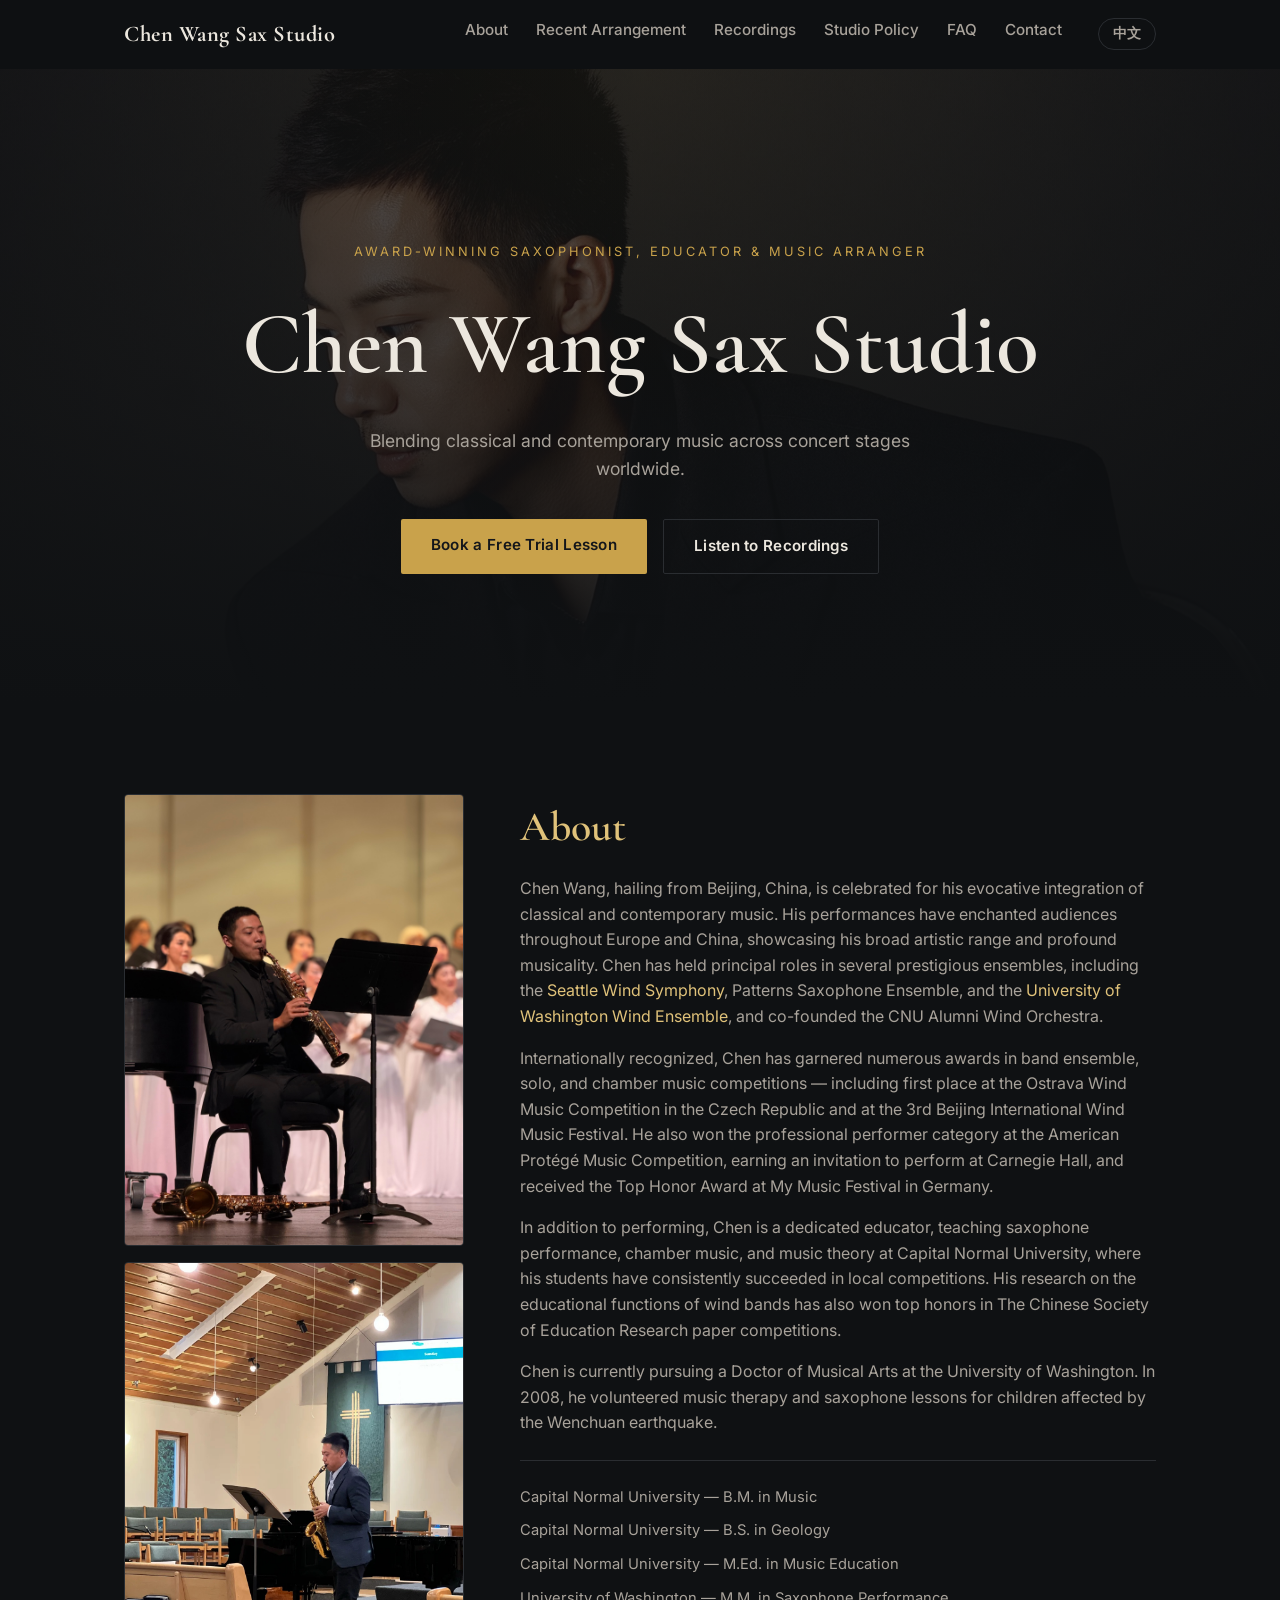
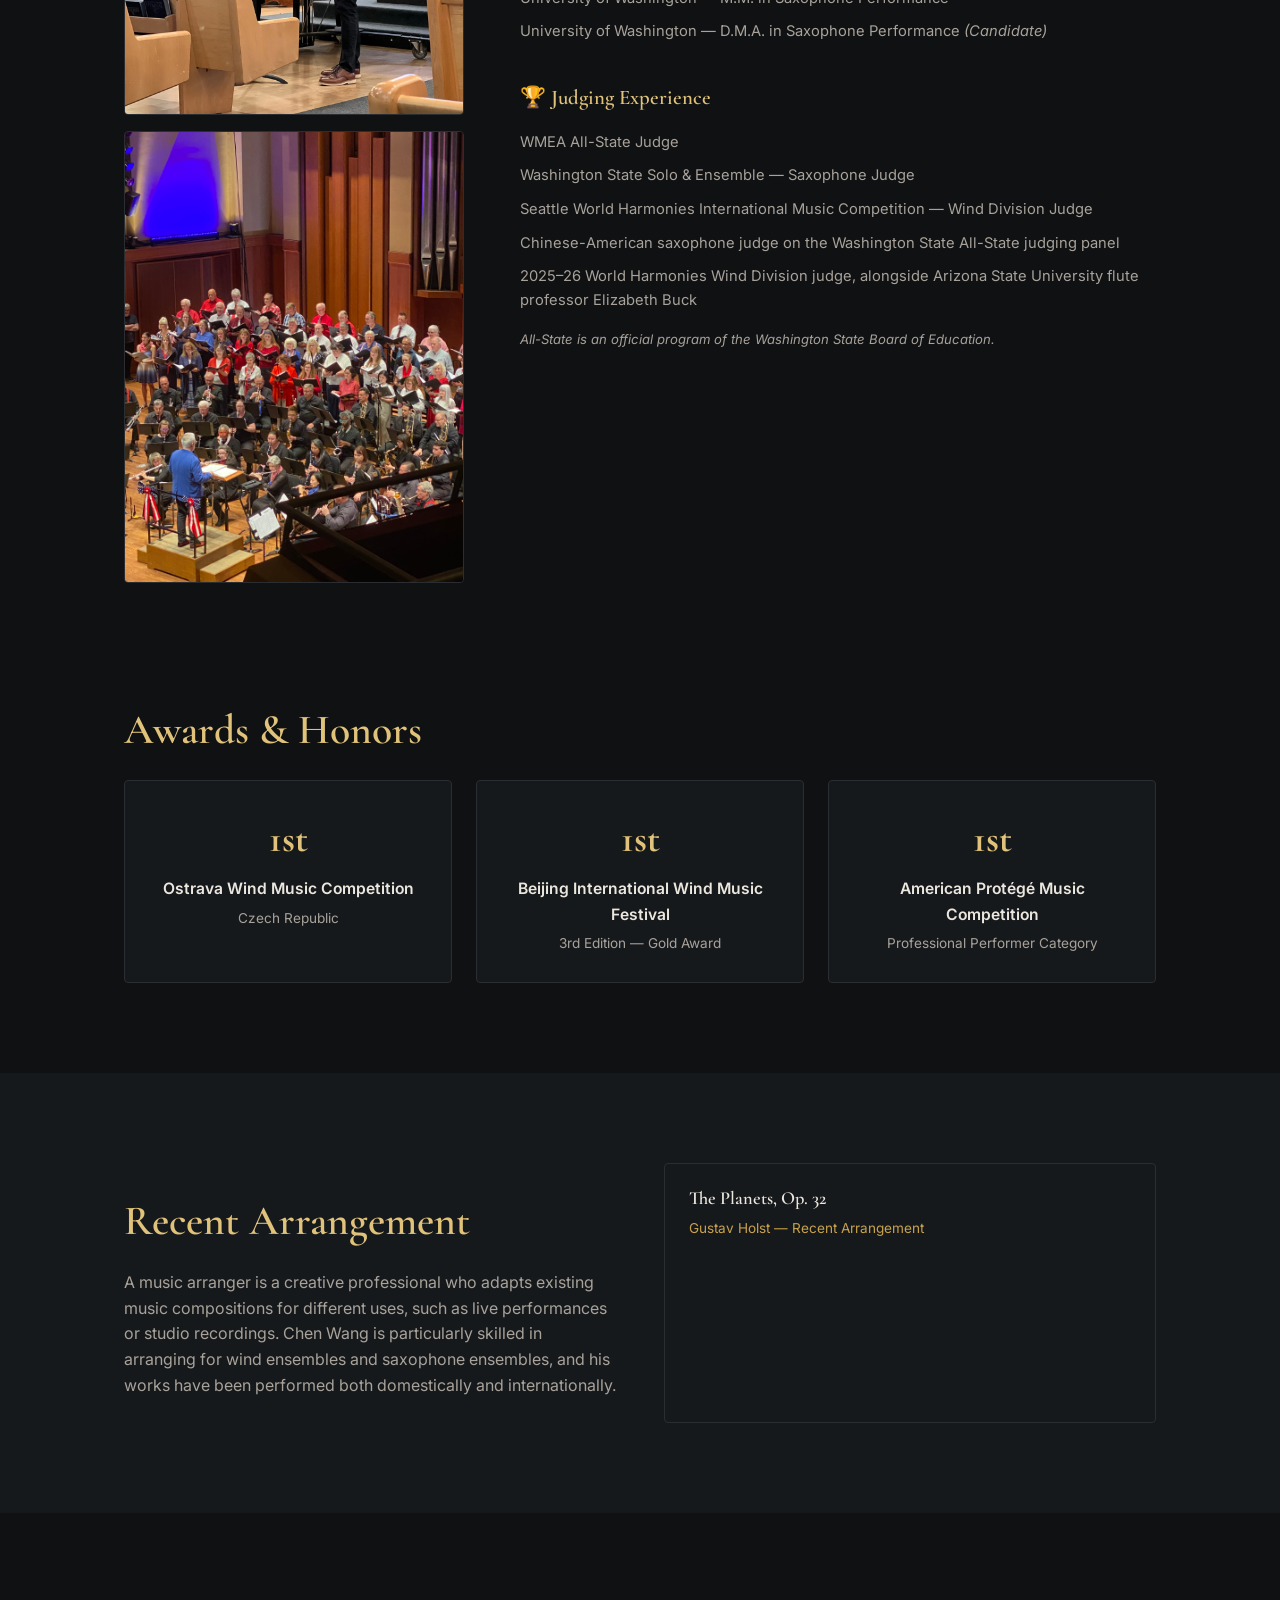
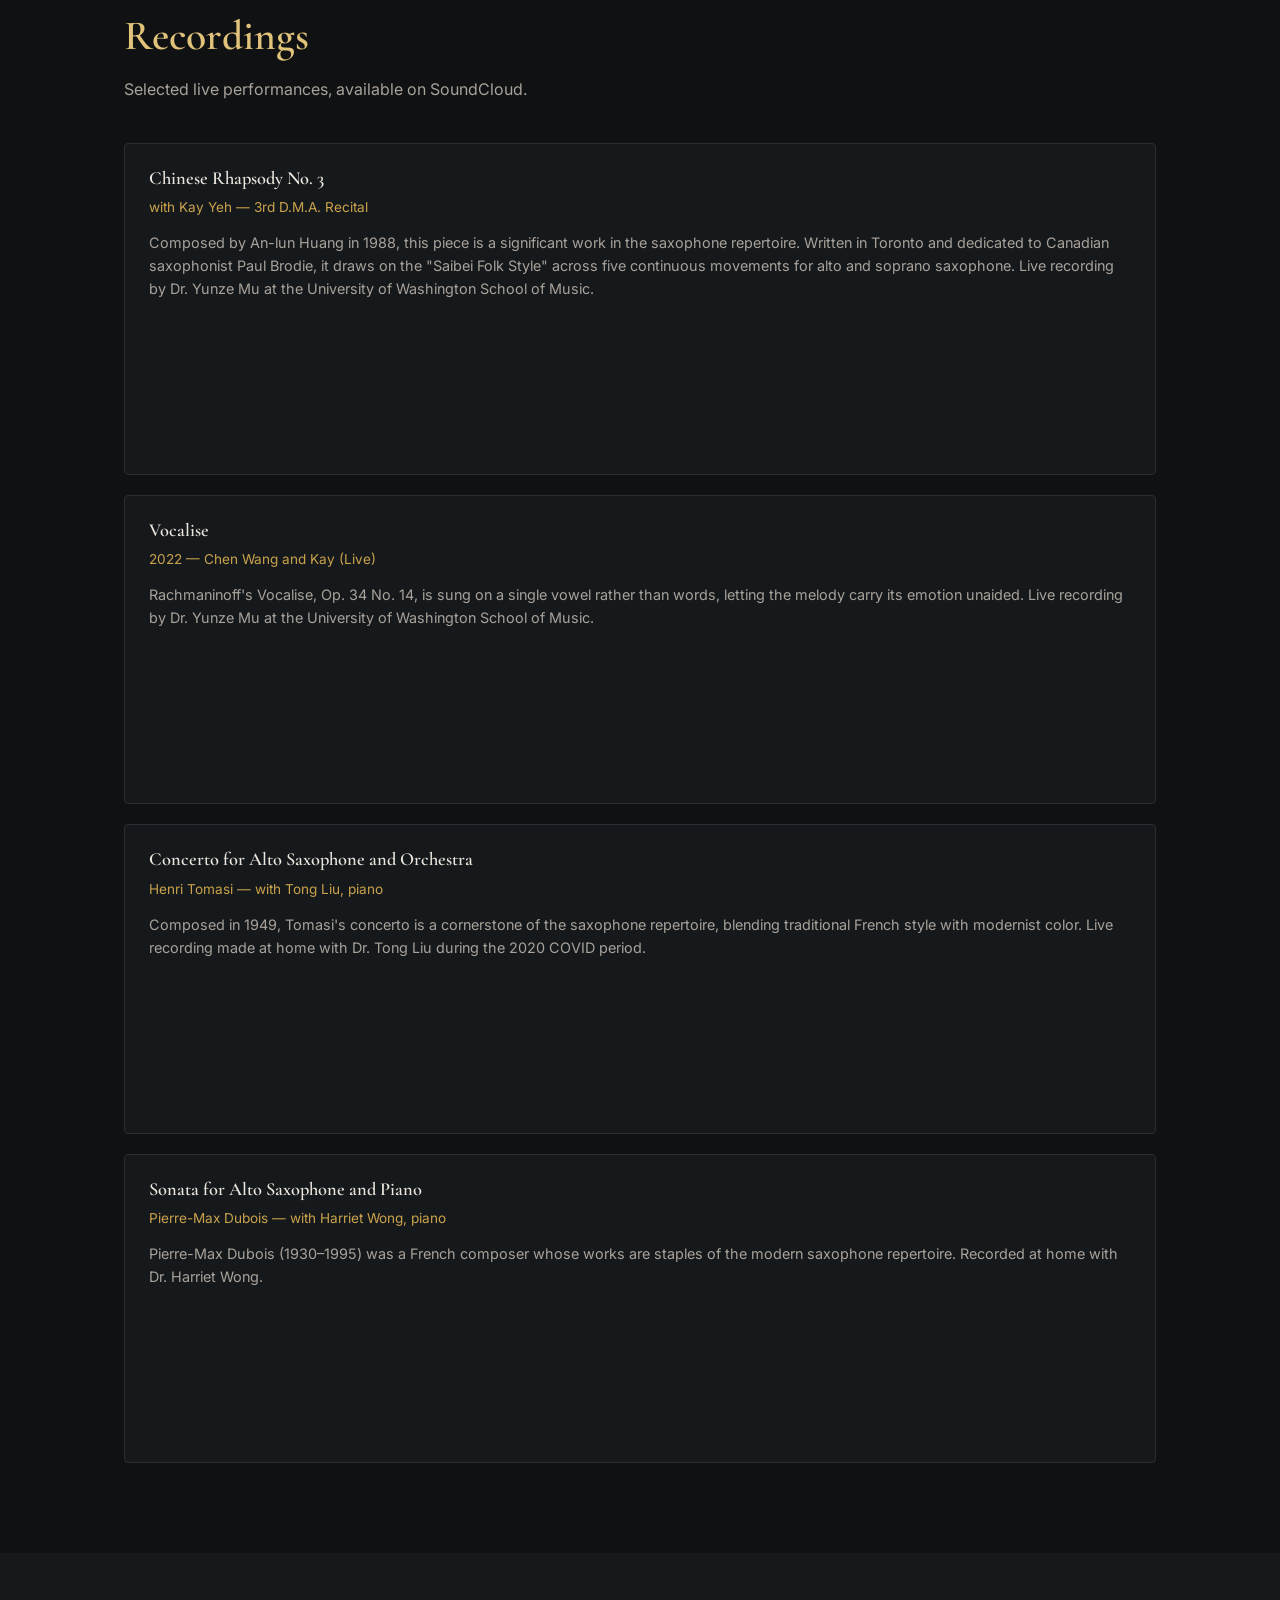
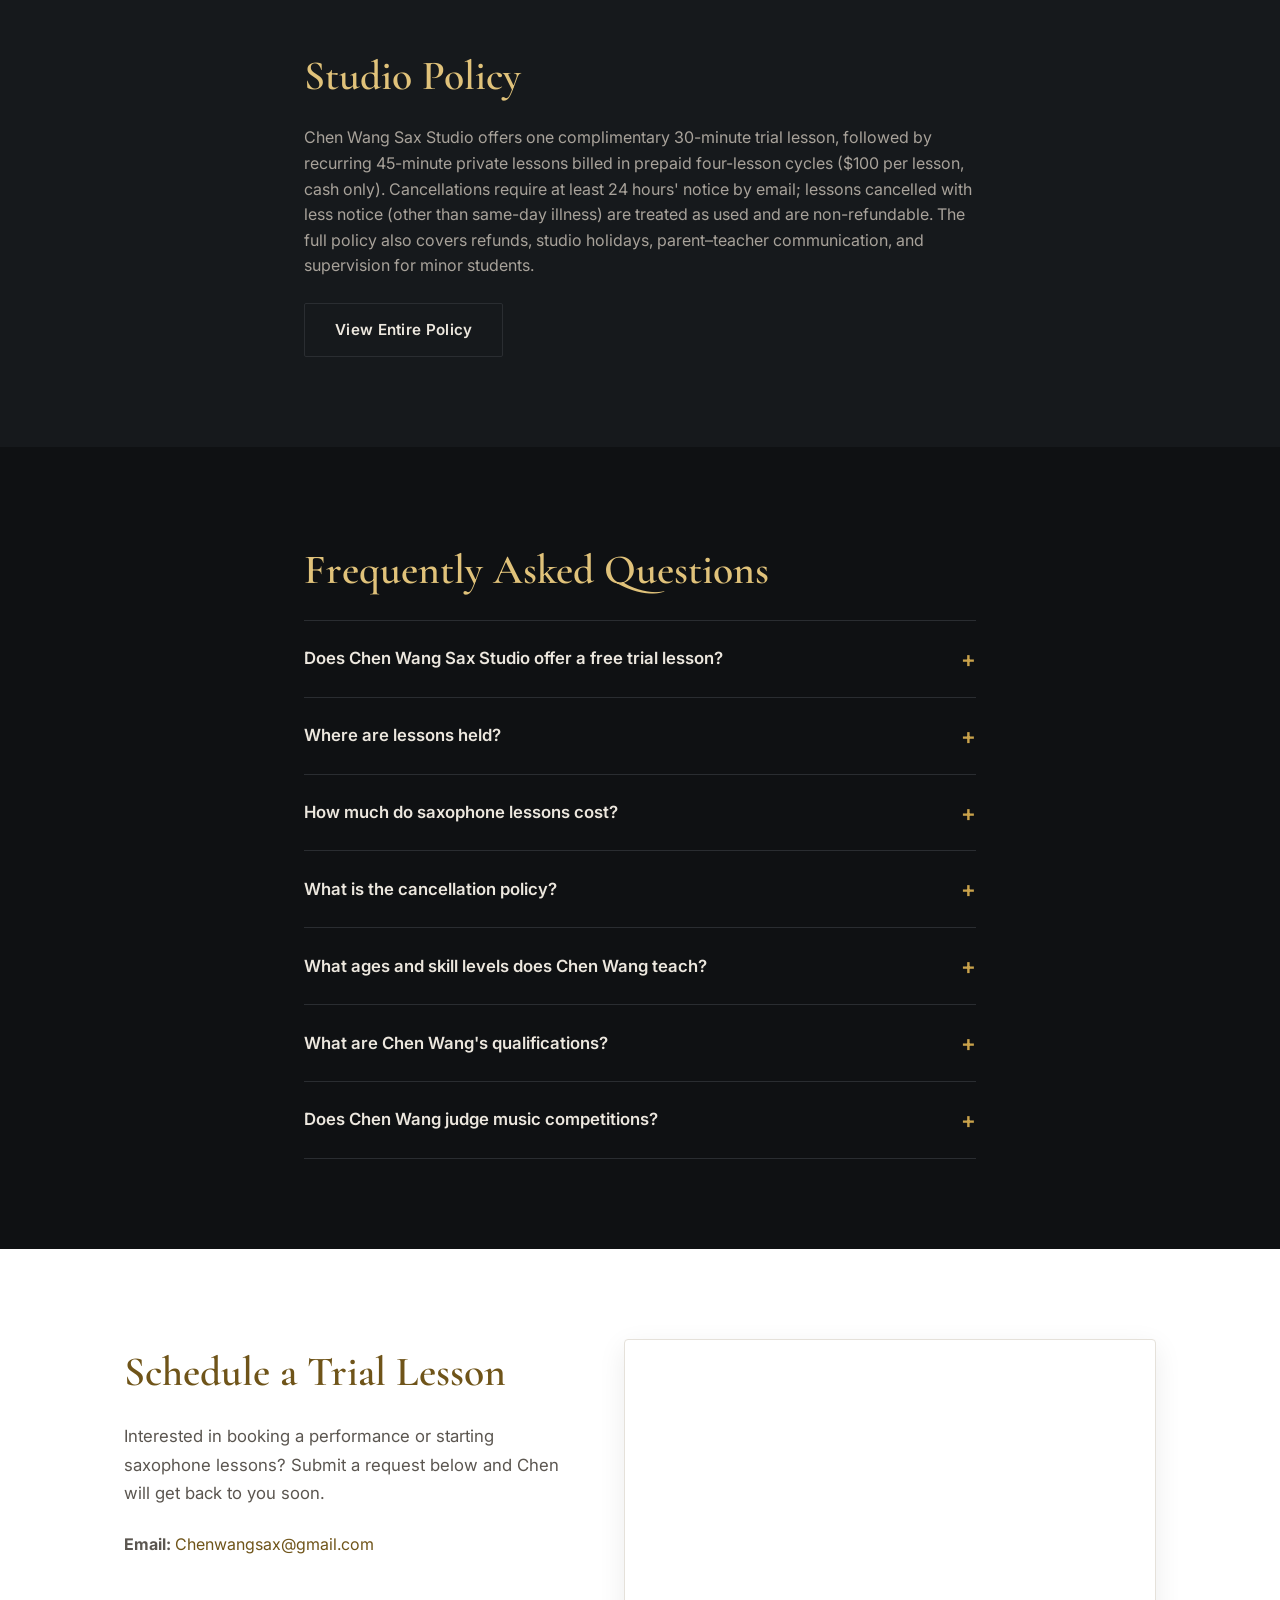
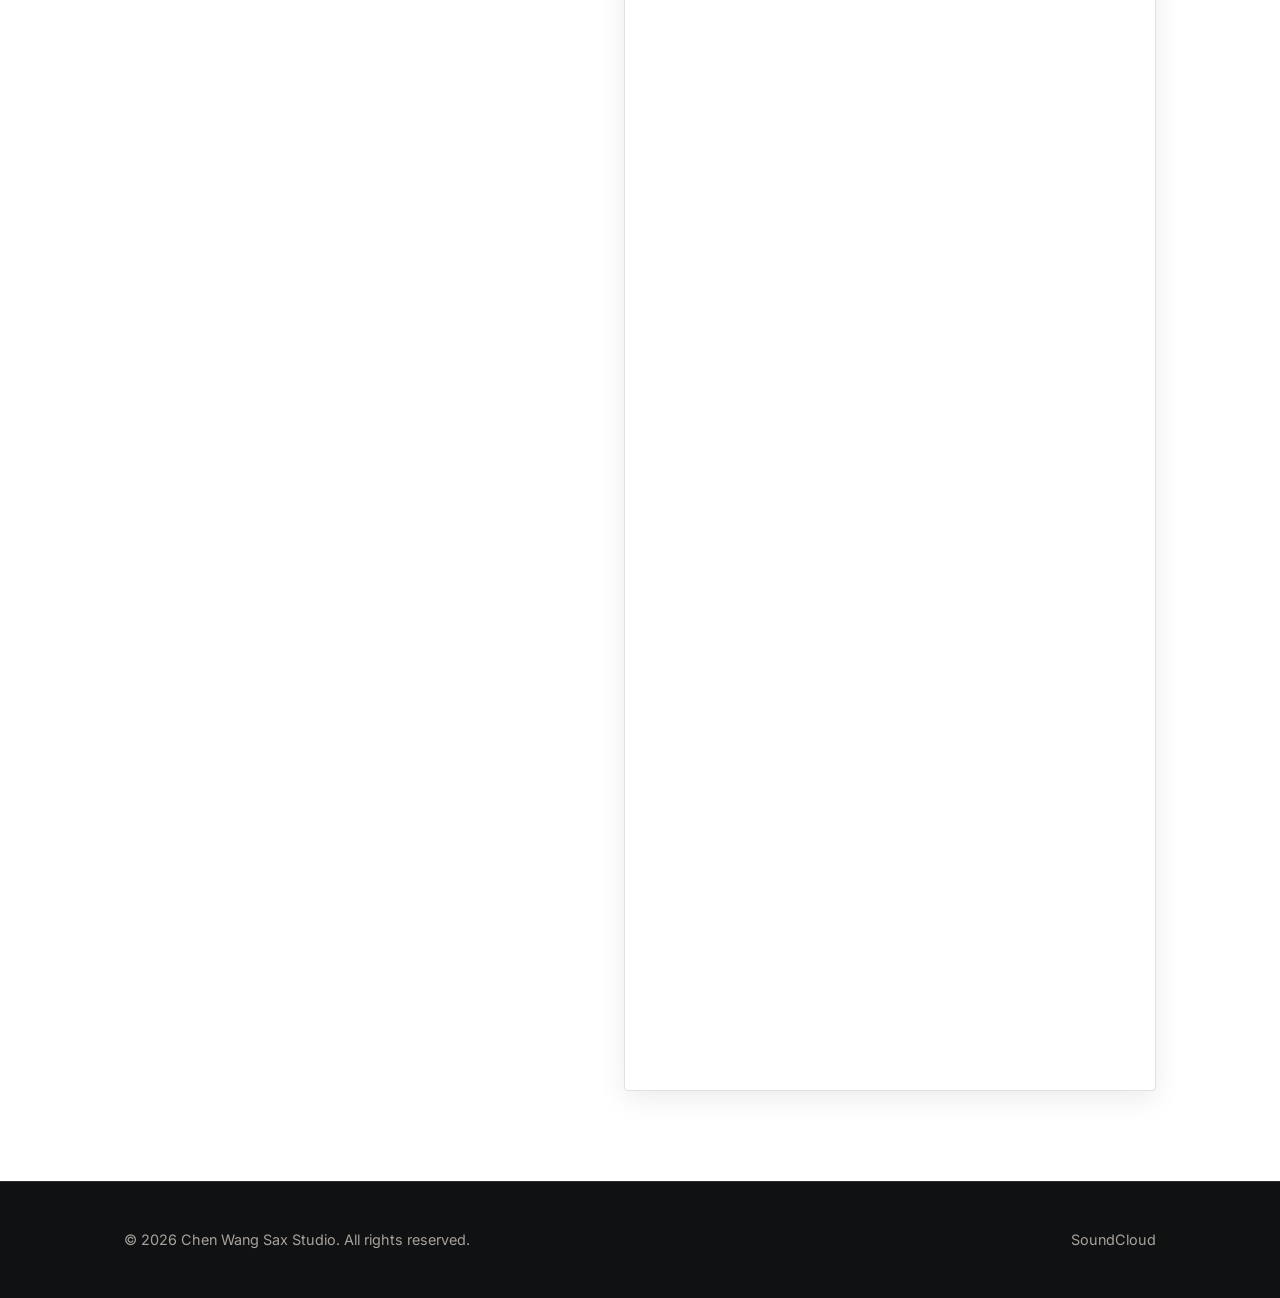
==== index.html @ a0b85c3f "Update location to Bothell, WA and note PNW-wide welcome Corrects the studio location across the FAQ" ====
<!DOCTYPE html>
<html lang="en">
<head>
<meta charset="UTF-8">
<meta name="viewport" content="width=device-width, initial-scale=1.0">
<!-- Google tag (gtag.js) -->
<script async src="https://www.googletagmanager.com/gtag/js?id=G-YXYPZM3SN1"></script>
<script>
  window.dataLayer = window.dataLayer || [];
  function gtag(){dataLayer.push(arguments);}
  gtag('js', new Date());
  gtag('config', 'G-YXYPZM3SN1');
</script>
<title>Chen Wang Sax Studio | Saxophone Lessons in Bothell, WA</title>
<meta name="description" content="Private saxophone lessons in Bothell, WA with award-winning saxophonist and educator Chen Wang (王晨). Free 30-minute trial lesson, all ages and skill levels welcome from across the Pacific Northwest.">
<meta name="robots" content="index, follow">
<link rel="canonical" href="https://chenwangsaxstudio.com/">
<link rel="icon" href="assets/favicon.svg" type="image/svg+xml">

<meta property="og:type" content="website">
<meta property="og:site_name" content="Chen Wang Sax Studio">
<meta property="og:url" content="https://chenwangsaxstudio.com/">
<meta property="og:title" content="Chen Wang Sax Studio | Saxophone Lessons in Bothell, WA">
<meta property="og:description" content="Private saxophone lessons in Bothell, WA with award-winning saxophonist and educator Chen Wang (王晨). Free 30-minute trial lesson, all ages and skill levels welcome from across the Pacific Northwest.">
<meta property="og:image" content="https://chenwangsaxstudio.com/assets/photos/hero.jpg">
<meta property="og:locale" content="en_US">
<meta property="og:locale:alternate" content="zh_CN">
<meta name="twitter:card" content="summary_large_image">
<meta name="twitter:title" content="Chen Wang Sax Studio | Saxophone Lessons in Bothell, WA">
<meta name="twitter:description" content="Private saxophone lessons in Bothell, WA with award-winning saxophonist and educator Chen Wang (王晨). Free 30-minute trial lesson, all ages and skill levels welcome from across the Pacific Northwest.">
<meta name="twitter:image" content="https://chenwangsaxstudio.com/assets/photos/hero.jpg">

<script type="application/ld+json">
{
  "@context": "https://schema.org",
  "@graph": [
    {
      "@type": "Person",
      "@id": "https://chenwangsaxstudio.com/#chenwang",
      "name": "Chen Wang",
      "alternateName": "王晨",
      "url": "https://chenwangsaxstudio.com/",
      "image": "https://chenwangsaxstudio.com/assets/photos/hero.jpg",
      "jobTitle": ["Saxophonist", "Music Educator", "Music Arranger"],
      "description": "Award-winning saxophonist, educator, and music arranger based in Bothell, WA, blending classical and contemporary music. D.M.A. candidate at the University of Washington.",
      "sameAs": ["https://soundcloud.com/chen-wang-669412156"],
      "alumniOf": [
        { "@type": "CollegeOrUniversity", "name": "University of Washington" },
        { "@type": "CollegeOrUniversity", "name": "Capital Normal University" }
      ],
      "award": [
        "1st Place, Ostrava Wind Music Competition (Czech Republic)",
        "Gold Award, 3rd Beijing International Wind Music Festival",
        "1st Place, Professional Performer Category, American Protégé Music Competition (Carnegie Hall invitation)",
        "Top Honor Award, My Music Festival (Germany)"
      ],
      "worksFor": { "@id": "https://chenwangsaxstudio.com/#studio" }
    },
    {
      "@type": ["LocalBusiness", "EducationalOrganization"],
      "@id": "https://chenwangsaxstudio.com/#studio",
      "name": "Chen Wang Sax Studio",
      "alternateName": "王晨萨克斯工作室",
      "url": "https://chenwangsaxstudio.com/",
      "image": "https://chenwangsaxstudio.com/assets/photos/hero.jpg",
      "description": "Private saxophone lessons in the Bothell, WA area, taught by award-winning saxophonist and educator Chen Wang. Free 30-minute trial lesson for new students. Students from across the Pacific Northwest are welcome.",
      "priceRange": "$$",
      "email": "Chenwangsax@gmail.com",
      "address": {
        "@type": "PostalAddress",
        "addressLocality": "Bothell",
        "addressRegion": "WA",
        "addressCountry": "US"
      },
      "areaServed": "Bothell, WA and the greater Pacific Northwest",
      "founder": { "@id": "https://chenwangsaxstudio.com/#chenwang" },
      "sameAs": ["https://soundcloud.com/chen-wang-669412156"]
    },
    {
      "@type": "FAQPage",
      "@id": "https://chenwangsaxstudio.com/#faq",
      "mainEntity": [
        {
          "@type": "Question",
          "name": "Does Chen Wang Sax Studio offer a free trial lesson?",
          "acceptedAnswer": {
            "@type": "Answer",
            "text": "Yes. New students receive one complimentary 30-minute trial lesson before starting regular 45-minute private lessons."
          }
        },
        {
          "@type": "Question",
          "name": "Where are lessons held?",
          "acceptedAnswer": {
            "@type": "Answer",
            "text": "Lessons are taught in person in the Bothell, WA area. Students from across the Pacific Northwest are welcome."
          }
        },
        {
          "@type": "Question",
          "name": "How much do saxophone lessons cost?",
          "acceptedAnswer": {
            "@type": "Answer",
            "text": "Private lessons are $100 per 45-minute session, billed in prepaid four-lesson cycles (cash only)."
          }
        },
        {
          "@type": "Question",
          "name": "What is the cancellation policy?",
          "acceptedAnswer": {
            "@type": "Answer",
            "text": "Cancellations or reschedules require at least 24 hours' notice by email. Lessons cancelled with less notice (other than same-day illness) are treated as used and non-refundable."
          }
        },
        {
          "@type": "Question",
          "name": "What ages and skill levels does Chen Wang teach?",
          "acceptedAnswer": {
            "@type": "Answer",
            "text": "Students of all ages and skill levels are welcome, from complete beginners to advanced players preparing for auditions and competitions."
          }
        },
        {
          "@type": "Question",
          "name": "What are Chen Wang's qualifications?",
          "acceptedAnswer": {
            "@type": "Answer",
            "text": "Chen Wang is a Doctor of Musical Arts candidate at the University of Washington, holds a Master of Music in Saxophone Performance (UW) and a Master of Education in Music Education (Capital Normal University), and has held principal chair positions in the Seattle Wind Symphony and University of Washington Wind Ensemble."
          }
        },
        {
          "@type": "Question",
          "name": "Does Chen Wang judge music competitions?",
          "acceptedAnswer": {
            "@type": "Answer",
            "text": "Yes. Chen serves as a judge for the WMEA All-State auditions, Washington State Solo & Ensemble, and the Seattle World Harmonies International Music Competition."
          }
        }
      ]
    }
  ]
}
</script>
<script>
(function () {
  var saved = localStorage.getItem('lang');
  var lang = saved || (navigator.language && navigator.language.toLowerCase().indexOf('zh') === 0 ? 'zh' : 'en');
  document.documentElement.lang = lang;
  document.documentElement.dataset.lang = lang;
})();
</script>
<link rel="preconnect" href="https://fonts.googleapis.com">
<link rel="preconnect" href="https://fonts.gstatic.com" crossorigin>
<link href="https://fonts.googleapis.com/css2?family=Cormorant+Garamond:wght@500;600;700&family=Inter:wght@400;500;600&family=Noto+Serif+SC:wght@600;700&family=Noto+Sans+SC:wght@400;500;600&display=swap" rel="stylesheet">
<link rel="stylesheet" href="assets/style.css">
</head>
<body>

<header class="site-header">
  <div class="container header-inner">
    <a href="#top" class="logo">
      <span class="lang-en">Chen Wang Sax Studio</span>
      <span class="lang-zh" hidden>王晨萨克斯工作室</span>
    </a>
    <button class="nav-toggle" id="navToggle" aria-label="Toggle navigation" aria-expanded="false">
      <span></span><span></span><span></span>
    </button>
    <nav class="site-nav" id="siteNav">
      <a href="#about"><span class="lang-en">About</span><span class="lang-zh" hidden>关于</span></a>
      <a href="#arrangement"><span class="lang-en">Recent Arrangement</span><span class="lang-zh" hidden>近期改编</span></a>
      <a href="#recordings"><span class="lang-en">Recordings</span><span class="lang-zh" hidden>录音作品</span></a>
      <a href="#policy"><span class="lang-en">Studio Policy</span><span class="lang-zh" hidden>工作室政策</span></a>
      <a href="#faq"><span class="lang-en">FAQ</span><span class="lang-zh" hidden>常见问题</span></a>
      <a href="#contact"><span class="lang-en">Contact</span><span class="lang-zh" hidden>联系方式</span></a>
      <button class="lang-toggle" id="langToggle" type="button" aria-label="Switch language">
        <span class="lang-toggle-target">中文</span>
      </button>
    </nav>
  </div>
</header>

<main>

  <section id="top" class="hero hero-photo">
    <div class="hero-glow" aria-hidden="true"></div>
    <img class="hero-bg" src="assets/photos/hero.jpg" alt="" aria-hidden="true" loading="eager">
    <div class="hero-scrim" aria-hidden="true"></div>
    <div class="container hero-inner">
      <p class="eyebrow hero-anim" style="--d:0">
        <span class="lang-en">Award-Winning Saxophonist, Educator &amp; Music Arranger</span>
        <span class="lang-zh" hidden>屡获殊荣的萨克斯演奏家、教育家与编曲人</span>
      </p>
      <h1 class="hero-anim" style="--d:1">
        <span class="lang-en">Chen Wang Sax Studio</span>
        <span class="lang-zh" hidden>王晨萨克斯工作室</span>
      </h1>
      <p class="hero-sub hero-anim" style="--d:2">
        <span class="lang-en">Blending classical and contemporary music across concert stages worldwide.</span>
        <span class="lang-zh" hidden>融合古典与当代音乐，足迹遍布世界各地的音乐舞台。</span>
      </p>
      <div class="hero-cta hero-anim" style="--d:3">
        <a href="#contact" class="btn btn-primary">
          <span class="lang-en">Book a Free Trial Lesson</span>
          <span class="lang-zh" hidden>预约免费试听课</span>
        </a>
        <a href="#recordings" class="btn btn-outline">
          <span class="lang-en">Listen to Recordings</span>
          <span class="lang-zh" hidden>聆听录音作品</span>
        </a>
      </div>
    </div>
  </section>

  <section id="about" class="section">
    <div class="container about-grid">
      <div class="about-photo-grid reveal">
        <img src="assets/photos/about-1.jpg" alt="Chen Wang performing saxophone on stage with a choir">
        <img src="assets/photos/about-2.jpg" alt="Chen Wang performing saxophone">
        <img src="assets/photos/about-3.jpg" alt="Chen Wang performing with a wind ensemble">
      </div>
      <div class="about-copy reveal">
        <h2><span class="lang-en">About</span><span class="lang-zh" hidden>关于</span></h2>

        <p class="lang-en">
          Chen Wang, hailing from Beijing, China, is celebrated for his evocative integration of classical
          and contemporary music. His performances have enchanted audiences throughout Europe and China,
          showcasing his broad artistic range and profound musicality. Chen has held principal roles in
          several prestigious ensembles, including the
          <a href="https://seattlewindsymphony.org/" target="_blank" rel="noopener">Seattle Wind Symphony</a>,
          Patterns Saxophone Ensemble, and the
          <a href="https://www.uwbands.com/" target="_blank" rel="noopener">University of Washington Wind Ensemble</a>,
          and co-founded the CNU Alumni Wind Orchestra.
        </p>
        <p class="lang-zh" hidden>
          王晨来自中国北京，以其对古典与当代音乐的深情演绎而闻名。他的演出足迹遍布欧洲与中国，充分展现了他宽广的艺术视野与深厚的音乐造诣。
          王晨曾在多个知名乐团担任首席，包括
          <a href="https://seattlewindsymphony.org/" target="_blank" rel="noopener">西雅图管乐交响乐团</a>、
          Patterns萨克斯管重奏团，以及
          <a href="https://www.uwbands.com/" target="_blank" rel="noopener">华盛顿大学管乐团</a>，
          并共同创立了首都师范大学校友管乐团。
        </p>

        <p class="lang-en">
          Internationally recognized, Chen has garnered numerous awards in band ensemble, solo, and chamber
          music competitions — including first place at the Ostrava Wind Music Competition in the Czech
          Republic and at the 3rd Beijing International Wind Music Festival. He also won the professional
          performer category at the American Protégé Music Competition, earning an invitation to perform at
          Carnegie Hall, and received the Top Honor Award at My Music Festival in Germany.
        </p>
        <p class="lang-zh" hidden>
          王晨在国际乐坛屡获认可，曾在管乐重奏、独奏及室内乐比赛中斩获众多奖项——包括捷克奥斯特拉发管乐音乐比赛第一名，
          以及第三届北京国际管乐节金奖第一名。他还在美国新秀音乐比赛专业演奏家组荣获第一名，并因此获邀在卡内基音乐厅演出，
          此外还在德国My Music Festival上获得最高荣誉奖。
        </p>

        <p class="lang-en">
          In addition to performing, Chen is a dedicated educator, teaching saxophone performance, chamber
          music, and music theory at Capital Normal University, where his students have consistently
          succeeded in local competitions. His research on the educational functions of wind bands has also
          won top honors in The Chinese Society of Education Research paper competitions.
        </p>
        <p class="lang-zh" hidden>
          除演奏事业外，王晨也是一位尽职的教育工作者，在首都师范大学教授萨克斯管演奏、室内乐及乐理课程，其学生屡次在地方比赛中
          取得优异成绩。他关于管乐队教育功能的研究论文，也曾在中国教育学会的论文评选中荣获最高奖项。
        </p>

        <p class="lang-en">
          Chen is currently pursuing a Doctor of Musical Arts at the University of Washington. In 2008, he
          volunteered music therapy and saxophone lessons for children affected by the Wenchuan earthquake.
        </p>
        <p class="lang-zh" hidden>
          王晨目前正在华盛顿大学攻读音乐艺术博士学位（D.M.A.）。2008年，他曾志愿为汶川地震灾区的儿童提供音乐治疗与萨克斯管教学。
        </p>

        <ul class="education-list">
          <li>
            <span class="lang-en">Capital Normal University — B.M. in Music</span>
            <span class="lang-zh" hidden>首都师范大学 — 音乐学学士（B.M.）</span>
          </li>
          <li>
            <span class="lang-en">Capital Normal University — B.S. in Geology</span>
            <span class="lang-zh" hidden>首都师范大学 — 地质学学士（B.S.）</span>
          </li>
          <li>
            <span class="lang-en">Capital Normal University — M.Ed. in Music Education</span>
            <span class="lang-zh" hidden>首都师范大学 — 音乐教育硕士（M.Ed.）</span>
          </li>
          <li>
            <span class="lang-en">University of Washington — M.M. in Saxophone Performance</span>
            <span class="lang-zh" hidden>华盛顿大学 — 萨克斯管演奏硕士（M.M.）</span>
          </li>
          <li>
            <span class="lang-en">University of Washington — D.M.A. in Saxophone Performance <em>(Candidate)</em></span>
            <span class="lang-zh" hidden>华盛顿大学 — 萨克斯管演奏艺术博士（D.M.A.）</span>
          </li>
        </ul>

        <h3>
          <span class="lang-en">🏆 Judging Experience</span>
          <span class="lang-zh" hidden>🏆 评委经历</span>
        </h3>
        <ul class="judging-list">
          <li>
            <span class="lang-en">WMEA All-State Judge</span>
            <span class="lang-zh" hidden>WMEA All-State 评委</span>
          </li>
          <li>
            <span class="lang-en">Washington State Solo &amp; Ensemble — Saxophone Judge</span>
            <span class="lang-zh" hidden>Washington State Solo &amp; Ensemble 萨克斯管评委</span>
          </li>
          <li>
            <span class="lang-en">Seattle World Harmonies International Music Competition — Wind Division Judge</span>
            <span class="lang-zh" hidden>Seattle World Harmonies International Music Competition Wind Division 评委</span>
          </li>
          <li>
            <span class="lang-en">Chinese-American saxophone judge on the Washington State All-State judging panel</span>
            <span class="lang-zh" hidden>华盛顿州 All-State 评审中的华人萨克斯管评委</span>
          </li>
          <li>
            <span class="lang-en">2025–26 World Harmonies Wind Division judge, alongside Arizona State University flute professor Elizabeth Buck</span>
            <span class="lang-zh" hidden>2025–26 World Harmonies Wind Division 与 Arizona State University 长笛教授 Elizabeth Buck 共同担任评委</span>
          </li>
        </ul>
        <p class="judging-note">
          <span class="lang-en">All-State is an official program of the Washington State Board of Education.</span>
          <span class="lang-zh" hidden>All-State 是华盛顿州教育委员会官方的活动。</span>
        </p>
      </div>
    </div>
  </section>

  <section class="awards section">
    <div class="container">
      <h2 class="reveal"><span class="lang-en">Awards &amp; Honors</span><span class="lang-zh" hidden>获奖荣誉</span></h2>
      <div class="awards-grid">
        <div class="award-item reveal">
          <span class="award-rank"><span class="lang-en">1st</span><span class="lang-zh" hidden>第一名</span></span>
          <span class="award-name"><span class="lang-en">Ostrava Wind Music Competition</span><span class="lang-zh" hidden>奥斯特拉发管乐音乐比赛</span></span>
          <span class="award-place"><span class="lang-en">Czech Republic</span><span class="lang-zh" hidden>捷克共和国</span></span>
        </div>
        <div class="award-item reveal">
          <span class="award-rank"><span class="lang-en">1st</span><span class="lang-zh" hidden>第一名</span></span>
          <span class="award-name"><span class="lang-en">Beijing International Wind Music Festival</span><span class="lang-zh" hidden>北京国际管乐节</span></span>
          <span class="award-place"><span class="lang-en">3rd Edition — Gold Award</span><span class="lang-zh" hidden>第三届 — 金奖</span></span>
        </div>
        <div class="award-item reveal">
          <span class="award-rank"><span class="lang-en">1st</span><span class="lang-zh" hidden>第一名</span></span>
          <span class="award-name"><span class="lang-en">American Protégé Music Competition</span><span class="lang-zh" hidden>美国新秀音乐比赛</span></span>
          <span class="award-place"><span class="lang-en">Professional Performer Category</span><span class="lang-zh" hidden>专业演奏家组</span></span>
        </div>
      </div>
    </div>
  </section>

  <section id="arrangement" class="section section-alt">
    <div class="container arrangement-grid">
      <div class="arrangement-copy reveal">
        <h2><span class="lang-en">Recent Arrangement</span><span class="lang-zh" hidden>近期改编</span></h2>
        <p class="lang-en">
          A music arranger is a creative professional who adapts existing music compositions for different
          uses, such as live performances or studio recordings. Chen Wang is particularly skilled in
          arranging for wind ensembles and saxophone ensembles, and his works have been performed both
          domestically and internationally.
        </p>
        <p class="lang-zh" hidden>
          编曲人是一种富有创造力的职业，负责将现有音乐作品加以改编，以适应现场演出或录音室制作等不同用途。王晨尤其擅长为
          管乐团与萨克斯管重奏团编曲，其作品已在国内外多次上演。
        </p>
      </div>

      <div class="audio-card reveal">
        <div class="audio-text">
          <h3>The Planets, Op. 32</h3>
          <p class="audio-meta">
            <span class="lang-en">Gustav Holst — Recent Arrangement</span>
            <span class="lang-zh" hidden>古斯塔夫·霍尔斯特 — 近期改编</span>
          </p>
        </div>
        <iframe
          width="100%"
          height="166"
          scrolling="no"
          frameborder="no"
          allow="autoplay"
          loading="lazy"
          src="https://w.soundcloud.com/player/?url=https%3A//soundcloud.com/chen-wang-669412156/the-planets-op-32&color=%23c9a24b&auto_play=false&hide_related=true&show_comments=true&show_user=true&show_reposts=false&visual=true">
        </iframe>
      </div>
    </div>
  </section>

  <section id="recordings" class="section">
    <div class="container">
      <h2 class="reveal"><span class="lang-en">Recordings</span><span class="lang-zh" hidden>录音作品</span></h2>
      <p class="section-sub reveal">
        <span class="lang-en">Selected live performances, available on SoundCloud.</span>
        <span class="lang-zh" hidden>精选现场录音，可在SoundCloud收听。</span>
      </p>

      <div class="audio-stack">
        <div class="audio-card reveal">
          <div class="audio-text">
            <h3>
              <span class="lang-en">Chinese Rhapsody No. 3</span>
              <span class="lang-zh" hidden>中国狂想曲第三号</span>
            </h3>
            <p class="audio-meta">
              <span class="lang-en">with Kay Yeh — 3rd D.M.A. Recital</span>
              <span class="lang-zh" hidden>与Kay Yeh合作 — 第三次音乐艺术博士独奏会</span>
            </p>
            <p class="lang-en">
              Composed by An-lun Huang in 1988, this piece is a significant work in the saxophone repertoire.
              Written in Toronto and dedicated to Canadian saxophonist Paul Brodie, it draws on the "Saibei
              Folk Style" across five continuous movements for alto and soprano saxophone. Live recording by
              Dr. Yunze Mu at the University of Washington School of Music.
            </p>
            <p class="lang-zh" hidden>
              此曲由黄安伦于1988年创作，是萨克斯管曲目中的重要作品。该作品写于多伦多，题献给加拿大萨克斯管演奏家保罗·布罗迪，
              全曲由中音与高音萨克斯管演奏的五个连续乐章组成，融入了"塞北民歌风格"的音乐元素。现场录音由穆韵泽教授于
              华盛顿大学音乐学院录制。
            </p>
          </div>
          <iframe
            width="100%"
            height="166"
            scrolling="no"
            frameborder="no"
            allow="autoplay"
            loading="lazy"
            src="https://w.soundcloud.com/player/?url=https%3A//soundcloud.com/chen-wang-669412156/chinese-ewposody-no-3-with-kay-yeh-3rd-dma-recital&color=%23c9a24b&auto_play=false&hide_related=true&show_comments=false&show_user=true&show_reposts=false&visual=false">
          </iframe>
        </div>

        <div class="audio-card reveal">
          <div class="audio-text">
            <h3>
              <span class="lang-en">Vocalise</span>
              <span class="lang-zh" hidden>无词歌（Vocalise）</span>
            </h3>
            <p class="audio-meta">
              <span class="lang-en">2022 — Chen Wang and Kay (Live)</span>
              <span class="lang-zh" hidden>2022年 — 王晨与Kay Yeh（现场录音）</span>
            </p>
            <p class="lang-en">
              Rachmaninoff's Vocalise, Op. 34 No. 14, is sung on a single vowel rather than words, letting the
              melody carry its emotion unaided. Live recording by Dr. Yunze Mu at the University of
              Washington School of Music.
            </p>
            <p class="lang-zh" hidden>
              拉赫玛尼诺夫的《无词歌》，作品34之14，全曲仅以单一元音演唱，不使用歌词，让旋律独自承载情感的表达。
              现场录音由穆韵泽教授于华盛顿大学音乐学院录制。
            </p>
          </div>
          <iframe
            width="100%"
            height="166"
            scrolling="no"
            frameborder="no"
            allow="autoplay"
            loading="lazy"
            src="https://w.soundcloud.com/player/?url=https%3A//soundcloud.com/chen-wang-669412156/vocalise-2022-chen-wang-and-kay-live&color=%23c9a24b&auto_play=false&hide_related=true&show_comments=false&show_user=true&show_reposts=false&visual=false">
          </iframe>
        </div>

        <div class="audio-card reveal">
          <div class="audio-text">
            <h3>
              <span class="lang-en">Concerto for Alto Saxophone and Orchestra</span>
              <span class="lang-zh" hidden>中音萨克斯管协奏曲</span>
            </h3>
            <p class="audio-meta">
              <span class="lang-en">Henri Tomasi — with Tong Liu, piano</span>
              <span class="lang-zh" hidden>亨利·托马西 — 与刘桐（钢琴）合作</span>
            </p>
            <p class="lang-en">
              Composed in 1949, Tomasi's concerto is a cornerstone of the saxophone repertoire, blending
              traditional French style with modernist color. Live recording made at home with Dr. Tong Liu
              during the 2020 COVID period.
            </p>
            <p class="lang-zh" hidden>
              此协奏曲创作于1949年，是萨克斯管曲目中的基石之作，融合了传统法国音乐风格与现代主义色彩。这是2020年新冠疫情
              期间，与刘桐博士在家中录制的现场版本。
            </p>
          </div>
          <iframe
            width="100%"
            height="166"
            scrolling="no"
            frameborder="no"
            allow="autoplay"
            loading="lazy"
            src="https://w.soundcloud.com/player/?url=https%3A//soundcloud.com/chen-wang-669412156/1-henri-tomashi-concerto-chen&color=%23c9a24b&auto_play=false&hide_related=true&show_comments=false&show_user=true&show_reposts=false&visual=false">
          </iframe>
        </div>

        <div class="audio-card reveal">
          <div class="audio-text">
            <h3>
              <span class="lang-en">Sonata for Alto Saxophone and Piano</span>
              <span class="lang-zh" hidden>中音萨克斯管与钢琴奏鸣曲</span>
            </h3>
            <p class="audio-meta">
              <span class="lang-en">Pierre-Max Dubois — with Harriet Wong, piano</span>
              <span class="lang-zh" hidden>皮埃尔-马克斯·杜布瓦 — 与Harriet Wong（钢琴）合作</span>
            </p>
            <p class="lang-en">
              Pierre-Max Dubois (1930–1995) was a French composer whose works are staples of the modern
              saxophone repertoire. Recorded at home with Dr. Harriet Wong.
            </p>
            <p class="lang-zh" hidden>
              皮埃尔-马克斯·杜布瓦（1930–1995）是一位法国作曲家，其作品是现代萨克斯管曲目中的常备曲目。此录音与
              Harriet Wong博士在家中录制完成。
            </p>
          </div>
          <iframe
            width="100%"
            height="166"
            scrolling="no"
            frameborder="no"
            allow="autoplay"
            loading="lazy"
            src="https://w.soundcloud.com/player/?url=https%3A//soundcloud.com/chen-wang-669412156/2-dubious-sonata-for-alto&color=%23c9a24b&auto_play=false&hide_related=true&show_comments=false&show_user=true&show_reposts=false&visual=false">
          </iframe>
        </div>
      </div>
    </div>
  </section>

  <section id="policy" class="section section-alt">
    <div class="container policy-copy reveal">
      <h2><span class="lang-en">Studio Policy</span><span class="lang-zh" hidden>工作室政策</span></h2>
      <p class="lang-en">
        Chen Wang Sax Studio offers one complimentary 30-minute trial lesson, followed by recurring
        45-minute private lessons billed in prepaid four-lesson cycles ($100 per lesson, cash only).
        Cancellations require at least 24 hours' notice by email; lessons cancelled with less notice
        (other than same-day illness) are treated as used and are non-refundable. The full policy also
        covers refunds, studio holidays, parent–teacher communication, and supervision for minor students.
      </p>
      <p class="lang-zh" hidden>
        王晨萨克斯工作室为新生提供一次30分钟的免费试听课，随后的常规课程为每次45分钟，按四节课为一个
        周期预先收费（每节课100美元，仅收现金）。如需取消或改期，须至少提前24小时通过邮件通知；除当天
        生病外，未提前24小时通知的取消将视为已上课，不予退款。完整政策还包括退款规定、工作室假期、
        家长与教师沟通方式，以及未成年学生的看护安排等内容。
      </p>
      <a href="policy.html" class="btn btn-outline">
        <span class="lang-en">View Entire Policy</span>
        <span class="lang-zh" hidden>查看完整政策</span>
      </a>
    </div>
  </section>

  <section id="faq" class="section">
    <div class="container faq-copy reveal">
      <h2><span class="lang-en">Frequently Asked Questions</span><span class="lang-zh" hidden>常见问题</span></h2>

      <details class="faq-item">
        <summary>
          <span class="lang-en">Does Chen Wang Sax Studio offer a free trial lesson?</span>
          <span class="lang-zh" hidden>王晨萨克斯工作室是否提供免费试听课？</span>
        </summary>
        <p class="lang-en">Yes. New students receive one complimentary 30-minute trial lesson before starting regular 45-minute private lessons.</p>
        <p class="lang-zh" hidden>是的。新生可享受一次30分钟的免费试听课，随后开始常规的45分钟私教课程。</p>
      </details>

      <details class="faq-item">
        <summary>
          <span class="lang-en">Where are lessons held?</span>
          <span class="lang-zh" hidden>课程在哪里进行？</span>
        </summary>
        <p class="lang-en">Lessons are taught in person in the Bothell, WA area. Students from across the Pacific Northwest are welcome.</p>
        <p class="lang-zh" hidden>课程在美国华盛顿州博塞尔（Bothell）地区面授进行，欢迎太平洋西北地区（PNW）的学生前来学习。</p>
      </details>

      <details class="faq-item">
        <summary>
          <span class="lang-en">How much do saxophone lessons cost?</span>
          <span class="lang-zh" hidden>萨克斯管课程收费如何？</span>
        </summary>
        <p class="lang-en">Private lessons are $100 per 45-minute session, billed in prepaid four-lesson cycles (cash only).</p>
        <p class="lang-zh" hidden>私教课程每节45分钟，收费100美元，按四节课为一个周期预先收取（仅收现金）。</p>
      </details>

      <details class="faq-item">
        <summary>
          <span class="lang-en">What is the cancellation policy?</span>
          <span class="lang-zh" hidden>取消课程的政策是什么？</span>
        </summary>
        <p class="lang-en">
          Cancellations or reschedules require at least 24 hours' notice by email. Lessons cancelled with less
          notice (other than same-day illness) are treated as used and non-refundable.
          <a href="policy.html">See the full Studio Policy</a>.
        </p>
        <p class="lang-zh" hidden>
          取消或改期须至少提前24小时通过邮件通知。除当天生病外，未提前24小时通知的取消将视为已上课，不予退款。
          <a href="policy.html">查看完整工作室政策</a>。
        </p>
      </details>

      <details class="faq-item">
        <summary>
          <span class="lang-en">What ages and skill levels does Chen Wang teach?</span>
          <span class="lang-zh" hidden>王晨教授哪些年龄段和水平的学生？</span>
        </summary>
        <p class="lang-en">Students of all ages and skill levels are welcome, from complete beginners to advanced players preparing for auditions and competitions.</p>
        <p class="lang-zh" hidden>欢迎各年龄段、各水平的学生，从零基础初学者到备战考试与比赛的高水平演奏者均可。</p>
      </details>

      <details class="faq-item">
        <summary>
          <span class="lang-en">What are Chen Wang's qualifications?</span>
          <span class="lang-zh" hidden>王晨的专业资历如何？</span>
        </summary>
        <p class="lang-en">
          Chen Wang is a Doctor of Musical Arts candidate at the University of Washington, holds a Master of
          Music in Saxophone Performance (UW) and a Master of Education in Music Education (Capital Normal
          University), and has held principal chair positions in the Seattle Wind Symphony and University of
          Washington Wind Ensemble.
        </p>
        <p class="lang-zh" hidden>
          王晨目前是华盛顿大学音乐艺术博士（D.M.A.）在读生，持有华盛顿大学萨克斯管演奏硕士学位及首都师范大学音乐教育
          硕士学位，并曾在西雅图管乐交响乐团及华盛顿大学管乐团担任首席。
        </p>
      </details>

      <details class="faq-item">
        <summary>
          <span class="lang-en">Does Chen Wang judge music competitions?</span>
          <span class="lang-zh" hidden>王晨是否担任音乐比赛评委？</span>
        </summary>
        <p class="lang-en">Yes. Chen serves as a judge for the WMEA All-State auditions, Washington State Solo &amp; Ensemble, and the Seattle World Harmonies International Music Competition.</p>
        <p class="lang-zh" hidden>是的，王晨担任WMEA All-State评委、Washington State Solo &amp; Ensemble评委，以及Seattle World Harmonies International Music Competition评委。</p>
      </details>
    </div>
  </section>

  <section id="contact" class="section section-light">
    <div class="container contact-grid">
      <div class="contact-copy reveal">
        <h2>
          <span class="lang-en">Schedule a Trial Lesson</span>
          <span class="lang-zh" hidden>预约试听课</span>
        </h2>
        <p class="lang-en">
          Interested in booking a performance or starting saxophone lessons? Submit a request below and
          Chen will get back to you soon.
        </p>
        <p class="lang-zh" hidden>
          有意预约演出或开始学习萨克斯管课程？请在下方提交申请，王晨将尽快与您联系。
        </p>
        <ul class="contact-info">
          <li>
            <strong><span class="lang-en">Email:</span><span class="lang-zh" hidden>邮箱：</span></strong>
            <a href="mailto:Chenwangsax@gmail.com">Chenwangsax@gmail.com</a>
          </li>
        </ul>
      </div>

      <div class="contact-form-wrap reveal">
        <iframe
          class="google-form-embed"
          src="https://docs.google.com/forms/d/e/1FAIpQLSdzaUwUQ-twZbtLzBl6J4SkV9wrICef6InGU_Po90Mcciqubg/viewform?embedded=true"
          width="100%"
          height="1350"
          frameborder="0"
          marginheight="0"
          marginwidth="0"
          loading="lazy">
          Loading contact form…
        </iframe>
      </div>
    </div>
  </section>

</main>

<footer class="site-footer">
  <div class="container footer-inner">
    <p>
      &copy; <span class="year-el"></span>
      <span class="lang-en">Chen Wang Sax Studio. All rights reserved.</span>
      <span class="lang-zh" hidden>王晨萨克斯工作室。版权所有。</span>
    </p>
    <div class="social-links">
      <a href="https://soundcloud.com/chen-wang-669412156" target="_blank" rel="noopener">SoundCloud</a>
    </div>
  </div>
</footer>

<a href="#top" class="back-to-top" id="backToTop" aria-label="Back to top">↑</a>

<script src="assets/script.js"></script>
</body>
</html>
---- assets/style.css ----
:root {
  --bg: #0f1113;
  --bg-alt: #16191c;
  --text: #ece7de;
  --text-muted: #a8a29a;
  --brass: #c9a24b;
  --brass-light: #e0c27a;
  --border: #2a2d31;
  --max-width: 1080px;
  --font-heading: 'Cormorant Garamond', Georgia, serif;
  --font-body: 'Inter', -apple-system, BlinkMacSystemFont, sans-serif;
  --font-heading-zh: 'Noto Serif SC', 'Cormorant Garamond', Georgia, serif;
  --font-body-zh: 'Noto Sans SC', 'Inter', -apple-system, BlinkMacSystemFont, sans-serif;
}

html[data-lang="zh"] body { font-family: var(--font-body-zh); }
html[data-lang="zh"] h1,
html[data-lang="zh"] h2,
html[data-lang="zh"] h3,
html[data-lang="zh"] .logo {
  font-family: var(--font-heading-zh);
}

* { box-sizing: border-box; }

html { scroll-behavior: smooth; }

body {
  margin: 0;
  background: var(--bg);
  color: var(--text);
  font-family: var(--font-body);
  line-height: 1.6;
}

img { max-width: 100%; display: block; }

.container {
  max-width: var(--max-width);
  margin: 0 auto;
  padding: 0 24px;
}

h1, h2, h3 {
  font-family: var(--font-heading);
  font-weight: 600;
  margin: 0 0 16px;
  color: var(--text);
}

h2 {
  font-size: clamp(1.8rem, 4vw, 2.6rem);
  color: var(--brass-light);
}

a { color: var(--brass-light); text-decoration: none; }
a:hover { text-decoration: underline; }

/* Header */
.site-header {
  position: sticky;
  top: 0;
  z-index: 100;
  background: rgba(15, 17, 19, 0.9);
  backdrop-filter: blur(8px);
  border-bottom: 1px solid transparent;
  transition: background 0.3s ease, border-color 0.3s ease, box-shadow 0.3s ease;
}
.site-header.scrolled {
  background: rgba(15, 17, 19, 0.97);
  border-bottom-color: var(--border);
  box-shadow: 0 8px 24px rgba(0, 0, 0, 0.25);
}

.header-inner {
  display: flex;
  align-items: center;
  justify-content: space-between;
  padding-top: 16px;
  padding-bottom: 16px;
  transition: padding 0.3s ease;
}
.site-header.scrolled .header-inner {
  padding-top: 12px;
  padding-bottom: 12px;
}

.logo {
  font-family: var(--font-heading);
  font-size: 1.4rem;
  font-weight: 700;
  color: var(--text);
  letter-spacing: 0.5px;
}
.logo:hover { text-decoration: none; color: var(--brass-light); }

.site-nav {
  display: flex;
  gap: 28px;
}

.site-nav a {
  position: relative;
  color: var(--text-muted);
  font-size: 0.95rem;
  font-weight: 500;
  padding-bottom: 4px;
}
.site-nav a::after {
  content: '';
  position: absolute;
  left: 0;
  bottom: 0;
  width: 100%;
  height: 1px;
  background: var(--brass-light);
  transform: scaleX(0);
  transform-origin: right;
  transition: transform 0.25s ease;
}
.site-nav a:hover { color: var(--brass-light); text-decoration: none; }
.site-nav a:hover::after { transform: scaleX(1); transform-origin: left; }

.lang-toggle {
  margin-left: 8px;
  padding: 6px 14px;
  border: 1px solid var(--border);
  border-radius: 999px;
  background: transparent;
  color: var(--text-muted);
  font-family: var(--font-body);
  font-size: 0.85rem;
  font-weight: 600;
  cursor: pointer;
  transition: border-color 0.2s ease, color 0.2s ease;
}
.lang-toggle:hover {
  border-color: var(--brass);
  color: var(--brass-light);
}

.nav-toggle {
  display: none;
  flex-direction: column;
  justify-content: center;
  gap: 5px;
  background: none;
  border: none;
  cursor: pointer;
  padding: 8px;
}
.nav-toggle span {
  width: 24px;
  height: 2px;
  background: var(--text);
  display: block;
}

/* Hero */
.hero {
  position: relative;
  padding: 120px 0 100px;
  text-align: center;
  overflow: hidden;
  background: var(--bg);
}

.hero-glow {
  position: absolute;
  inset: 0;
  background: radial-gradient(ellipse at top, rgba(201, 162, 75, 0.14), transparent 60%);
  animation: glowPulse 6s ease-in-out infinite;
  pointer-events: none;
  z-index: 1;
}

@keyframes glowPulse {
  0%, 100% { opacity: 0.7; }
  50% { opacity: 1; }
}

.hero-photo { padding: 160px 0 130px; }

.hero-bg {
  position: absolute;
  inset: 0;
  width: 100%;
  height: 100%;
  object-fit: cover;
  object-position: center 20%;
}

.hero-scrim {
  position: absolute;
  inset: 0;
  background:
    linear-gradient(180deg, rgba(15, 17, 19, 0.55) 0%, rgba(15, 17, 19, 0.75) 55%, var(--bg) 100%),
    linear-gradient(90deg, rgba(15, 17, 19, 0.5) 0%, rgba(15, 17, 19, 0.15) 50%, rgba(15, 17, 19, 0.5) 100%);
  z-index: 1;
}

.hero-inner { position: relative; z-index: 2; }

.hero-anim {
  opacity: 0;
  transform: translateY(18px);
  animation: heroRise 0.7s ease forwards;
  animation-delay: calc(var(--d) * 0.12s + 0.1s);
}

@keyframes heroRise {
  to { opacity: 1; transform: translateY(0); }
}

.eyebrow {
  text-transform: uppercase;
  letter-spacing: 3px;
  font-size: 0.8rem;
  color: var(--brass);
  margin-bottom: 12px;
}

.hero h1 {
  font-size: clamp(3rem, 8vw, 5.5rem);
  margin-bottom: 12px;
}

.hero-sub {
  max-width: 560px;
  margin: 0 auto 36px;
  color: var(--text-muted);
  font-size: 1.1rem;
}

.hero-cta {
  display: flex;
  gap: 16px;
  justify-content: center;
  flex-wrap: wrap;
}

.btn {
  display: inline-block;
  padding: 14px 30px;
  border-radius: 2px;
  font-weight: 600;
  font-size: 0.95rem;
  letter-spacing: 0.3px;
  transition: all 0.2s ease;
}
.btn:hover { text-decoration: none; }

.btn-primary {
  background: var(--brass);
  color: #14161a;
}
.btn-primary:hover {
  background: var(--brass-light);
  transform: translateY(-2px);
  box-shadow: 0 10px 24px rgba(201, 162, 75, 0.25);
}

.btn-outline {
  border: 1px solid var(--border);
  color: var(--text);
}
.btn-outline:hover {
  border-color: var(--brass);
  color: var(--brass-light);
  transform: translateY(-2px);
}

/* Scroll-reveal */
.reveal {
  opacity: 0;
  transform: translateY(28px);
  transition: opacity 0.6s ease, transform 0.6s ease;
}
.reveal.in-view {
  opacity: 1;
  transform: translateY(0);
}
.audio-stack .reveal.in-view,
.awards-grid .reveal.in-view {
  transition-delay: var(--stagger, 0s);
}

/* Sections */
.section { padding: 90px 0; }
.section-alt { background: var(--bg-alt); }
.section-sub { color: var(--text-muted); margin-top: -8px; margin-bottom: 40px; }

/* Awards */
.awards { padding: 24px 0 90px; }
.awards-grid {
  display: grid;
  grid-template-columns: repeat(3, 1fr);
  gap: 24px;
}
.award-item {
  display: flex;
  flex-direction: column;
  gap: 6px;
  padding: 28px 24px;
  border: 1px solid var(--border);
  border-radius: 4px;
  background: var(--bg-alt);
  text-align: center;
  transition: transform 0.3s ease, border-color 0.3s ease;
}
.award-item:hover {
  transform: translateY(-4px);
  border-color: var(--brass);
}
.award-rank {
  font-family: var(--font-heading);
  font-size: clamp(1.8rem, 4vw, 2.4rem);
  font-weight: 700;
  color: var(--brass-light);
}
.award-name {
  font-weight: 600;
  font-size: 0.98rem;
}
.award-place {
  color: var(--text-muted);
  font-size: 0.85rem;
}

/* About */
.about-grid {
  display: grid;
  grid-template-columns: 340px 1fr;
  gap: 56px;
  align-items: start;
}

.about-photo-grid {
  display: flex;
  flex-direction: column;
  gap: 16px;
}
.about-photo-grid img {
  display: block;
  width: 100%;
  height: auto;
  border: 1px solid var(--border);
  border-radius: 4px;
  transition: transform 0.3s ease, border-color 0.3s ease;
}
.about-photo-grid img:hover {
  transform: translateY(-4px);
  border-color: var(--brass);
}

.about-copy p { color: var(--text-muted); margin-bottom: 16px; }

.education-list {
  list-style: none;
  padding: 0;
  margin: 24px 0 0;
  border-top: 1px solid var(--border);
  padding-top: 20px;
}
.education-list li {
  color: var(--text-muted);
  font-size: 0.92rem;
  padding: 5px 0;
}

.about-copy h3 {
  font-size: 1.3rem;
  color: var(--brass-light);
  margin: 32px 0 12px;
}

.judging-list {
  list-style: none;
  padding: 0;
  margin: 0;
}
.judging-list li {
  color: var(--text-muted);
  font-size: 0.92rem;
  padding: 5px 0;
}

.judging-note {
  color: var(--text-muted);
  font-size: 0.82rem;
  font-style: italic;
  margin: 12px 0 0;
}

/* Recent Arrangement */
.arrangement-grid {
  display: grid;
  grid-template-columns: 1fr 1fr;
  gap: 48px;
  align-items: center;
}
.arrangement-copy p {
  color: var(--text-muted);
  margin: 0;
}
.arrangement-grid .audio-card { margin: 0; }

/* Studio Policy */
.policy-copy {
  max-width: 720px;
}
.policy-copy p {
  color: var(--text-muted);
  margin: 0 0 16px;
}
.policy-copy .btn { margin-top: 8px; }

/* FAQ */
.faq-copy { max-width: 720px; }
.faq-item {
  border-bottom: 1px solid var(--border);
  padding: 20px 0;
}
.faq-item:first-of-type { border-top: 1px solid var(--border); }
.faq-item summary {
  cursor: pointer;
  font-weight: 600;
  font-size: 1.05rem;
  list-style: none;
  display: flex;
  justify-content: space-between;
  align-items: center;
  gap: 16px;
}
.faq-item summary::-webkit-details-marker { display: none; }
.faq-item summary::after {
  content: '+';
  flex-shrink: 0;
  font-size: 1.4rem;
  color: var(--brass);
  transition: transform 0.2s ease;
}
.faq-item[open] summary::after { transform: rotate(45deg); }
.faq-item p {
  color: var(--text-muted);
  margin: 14px 0 0;
}
.faq-item p a { color: var(--brass-light); }

/* Full policy page */
.policy-page { padding-top: 160px; }
.policy-article {
  max-width: 740px;
  margin: 0 auto;
}
.back-link {
  display: inline-block;
  margin-bottom: 24px;
  font-size: 0.9rem;
  color: var(--text-muted);
}
.back-link:hover { color: var(--brass-light); }

.policy-subtitle {
  color: var(--brass);
  font-size: 0.95rem;
  margin: -8px 0 24px;
}
.policy-intro {
  color: var(--text-muted);
  margin: 0 0 40px;
  padding-bottom: 32px;
  border-bottom: 1px solid var(--border);
}

.policy-article h3 {
  font-size: 1.4rem;
  color: var(--brass-light);
  margin: 44px 0 14px;
}
.policy-article p {
  color: var(--text-muted);
  margin: 0 0 14px;
}
.policy-list {
  margin: 0 0 14px;
  padding-left: 22px;
  color: var(--text-muted);
}
.policy-list li {
  margin-bottom: 10px;
  padding-left: 4px;
}
.policy-list li strong { color: var(--text); }

.policy-closing {
  margin-top: 40px;
  padding-top: 24px;
  border-top: 1px solid var(--border);
  color: var(--text-muted);
  font-style: italic;
}

/* Audio */
.audio-stack {
  display: flex;
  flex-direction: column;
  gap: 20px;
}
.audio-card {
  border: 1px solid var(--border);
  border-radius: 4px;
  overflow: hidden;
  background: var(--bg-alt);
  transition: transform 0.3s ease, border-color 0.3s ease;
}
.audio-card:hover {
  transform: translateX(4px);
  border-color: var(--brass);
}
.audio-card iframe { display: block; }
.audio-text { padding: 20px 24px 4px; }
.audio-text h3 {
  font-size: 1.15rem;
  margin-bottom: 4px;
}
.audio-meta {
  color: var(--brass);
  font-size: 0.85rem;
  margin: 0 0 12px;
}
.audio-text p:not(.audio-meta) {
  color: var(--text-muted);
  font-size: 0.9rem;
  margin: 0 0 4px;
}

/* Contact */
.contact-grid {
  display: grid;
  grid-template-columns: 1fr 1.2fr;
  gap: 56px;
  align-items: start;
}

.contact-copy p { color: var(--text-muted); }

.contact-info {
  list-style: none;
  padding: 0;
  margin-top: 24px;
}
.contact-info li { margin-bottom: 8px; color: var(--text-muted); }

.contact-form-wrap {
  border: 1px solid var(--border);
  border-radius: 4px;
  overflow: hidden;
  background: #fff;
}
.google-form-embed { display: block; }

/* Light theme for the Contact section, so the white Google Form embed
   doesn't sit awkwardly on the dark background. Overriding the shared
   design tokens locally lets every existing rule (headings, links, muted
   text, borders) adapt automatically. */
.section-light {
  background: #ffffff;
  --text: #1f2223;
  --text-muted: #5b5650;
  --brass: #8a6a22;
  --brass-light: #6f5419;
  --border: #e5e1da;
}
.section-light .contact-copy p {
  font-size: 1.05rem;
  line-height: 1.7;
}
.section-light .contact-form-wrap {
  box-shadow: 0 8px 28px rgba(0, 0, 0, 0.08);
}

/* Footer */
.site-footer {
  border-top: 1px solid var(--border);
  padding: 32px 0;
}
.footer-inner {
  display: flex;
  justify-content: space-between;
  align-items: center;
  flex-wrap: wrap;
  gap: 16px;
  color: var(--text-muted);
  font-size: 0.9rem;
}
.social-links { display: flex; gap: 20px; }
.social-links a { color: var(--text-muted); }
.social-links a:hover { color: var(--brass-light); }

/* Back to top */
.back-to-top {
  position: fixed;
  right: 24px;
  bottom: 24px;
  width: 44px;
  height: 44px;
  border-radius: 50%;
  display: flex;
  align-items: center;
  justify-content: center;
  background: var(--brass);
  color: #14161a;
  font-size: 1.2rem;
  text-decoration: none;
  opacity: 0;
  transform: translateY(12px);
  pointer-events: none;
  transition: opacity 0.3s ease, transform 0.3s ease, background 0.2s ease;
  z-index: 90;
}
.back-to-top.show {
  opacity: 1;
  transform: translateY(0);
  pointer-events: auto;
}
.back-to-top:hover {
  background: var(--brass-light);
  text-decoration: none;
}

/* Responsive */
@media (max-width: 800px) {
  .about-grid, .contact-grid, .arrangement-grid { grid-template-columns: 1fr; }
  .about-photo-grid { max-width: 420px; }
  .awards-grid { grid-template-columns: 1fr; }
}

@media (max-width: 680px) {
  .nav-toggle {
    display: flex;
    position: relative;
    z-index: 101;
  }
  .nav-toggle span { transition: transform 0.25s ease, opacity 0.25s ease; }
  .nav-toggle[aria-expanded="true"] span:nth-child(1) { transform: translateY(7px) rotate(45deg); }
  .nav-toggle[aria-expanded="true"] span:nth-child(2) { opacity: 0; }
  .nav-toggle[aria-expanded="true"] span:nth-child(3) { transform: translateY(-7px) rotate(-45deg); }

  .site-nav {
    position: absolute;
    top: 100%;
    left: 0;
    right: 0;
    flex-direction: column;
    background: var(--bg);
    border-bottom: 1px solid var(--border);
    padding: 0 24px;
    gap: 16px;
    max-height: 0;
    overflow: hidden;
    opacity: 0;
    transition: max-height 0.35s ease, opacity 0.3s ease, padding 0.35s ease;
  }
  .site-nav.open {
    max-height: 360px;
    opacity: 1;
    padding: 16px 24px;
  }
  .lang-toggle {
    margin-left: 0;
    align-self: flex-start;
  }
  .hero { padding: 90px 0 70px; }
  .hero-photo { padding: 110px 0 80px; }
  .policy-page { padding-top: 110px; }
  .back-to-top { right: 16px; bottom: 16px; width: 40px; height: 40px; }
}

/* Reduced motion */
@media (prefers-reduced-motion: reduce) {
  html { scroll-behavior: auto; }
  .hero-anim {
    animation: none;
    opacity: 1;
    transform: none;
  }
  .hero-glow { animation: none; }
  .reveal {
    opacity: 1;
    transform: none;
    transition: none;
  }
  .audio-card:hover,
  .award-item:hover,
  .about-photo-grid img:hover,
  .btn:hover {
    transform: none;
  }
}
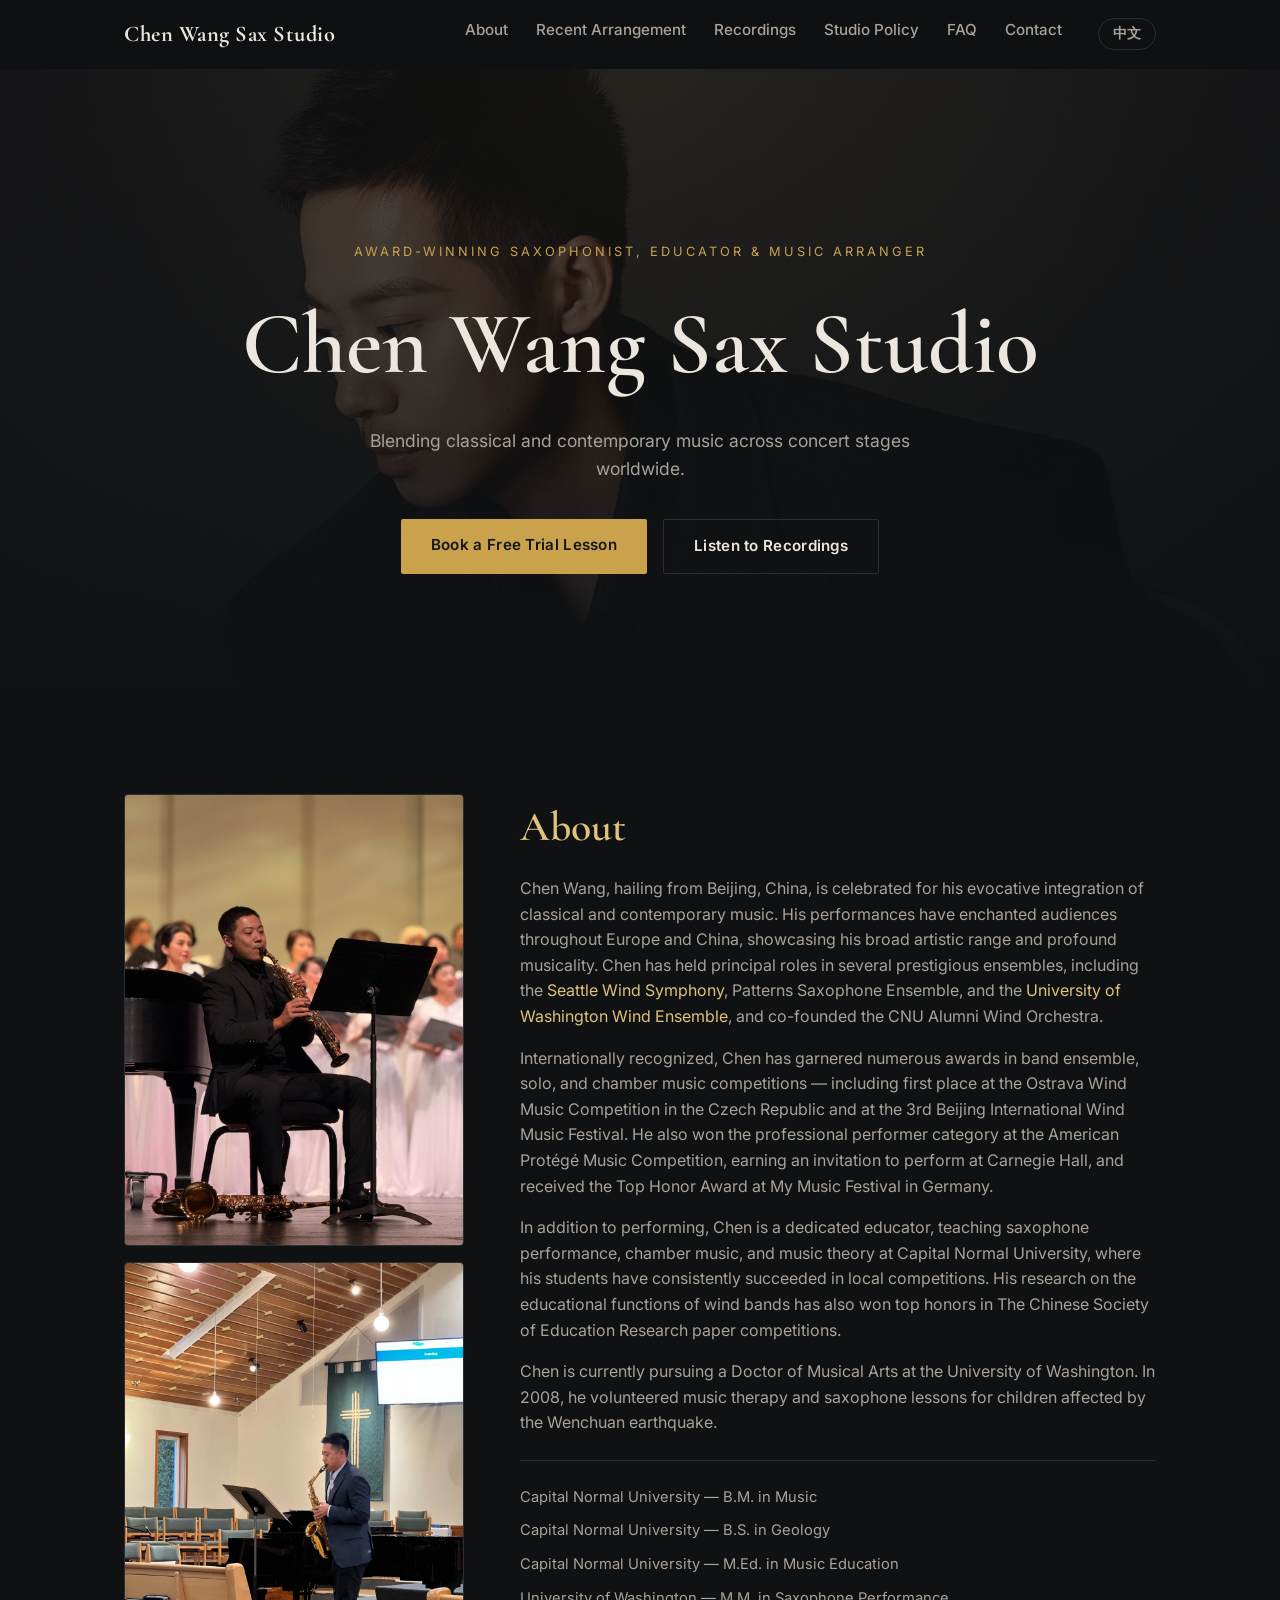
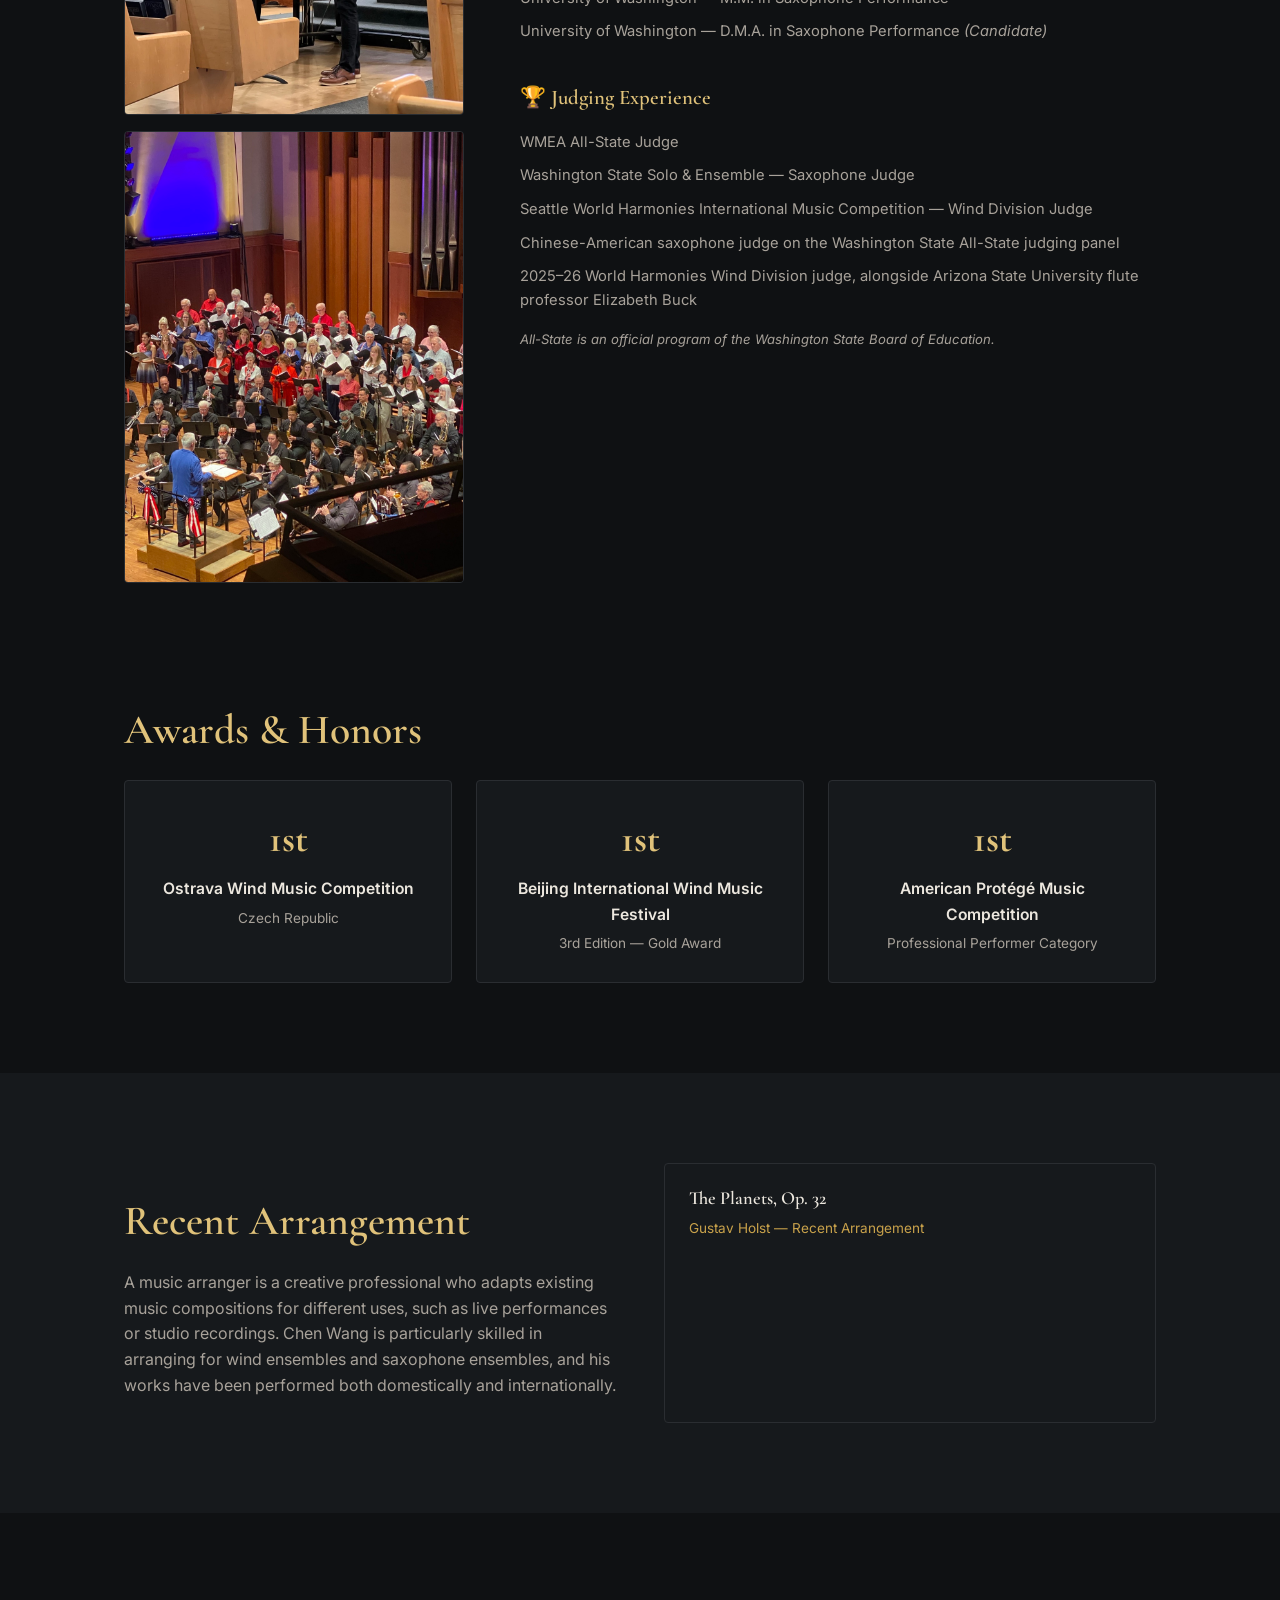
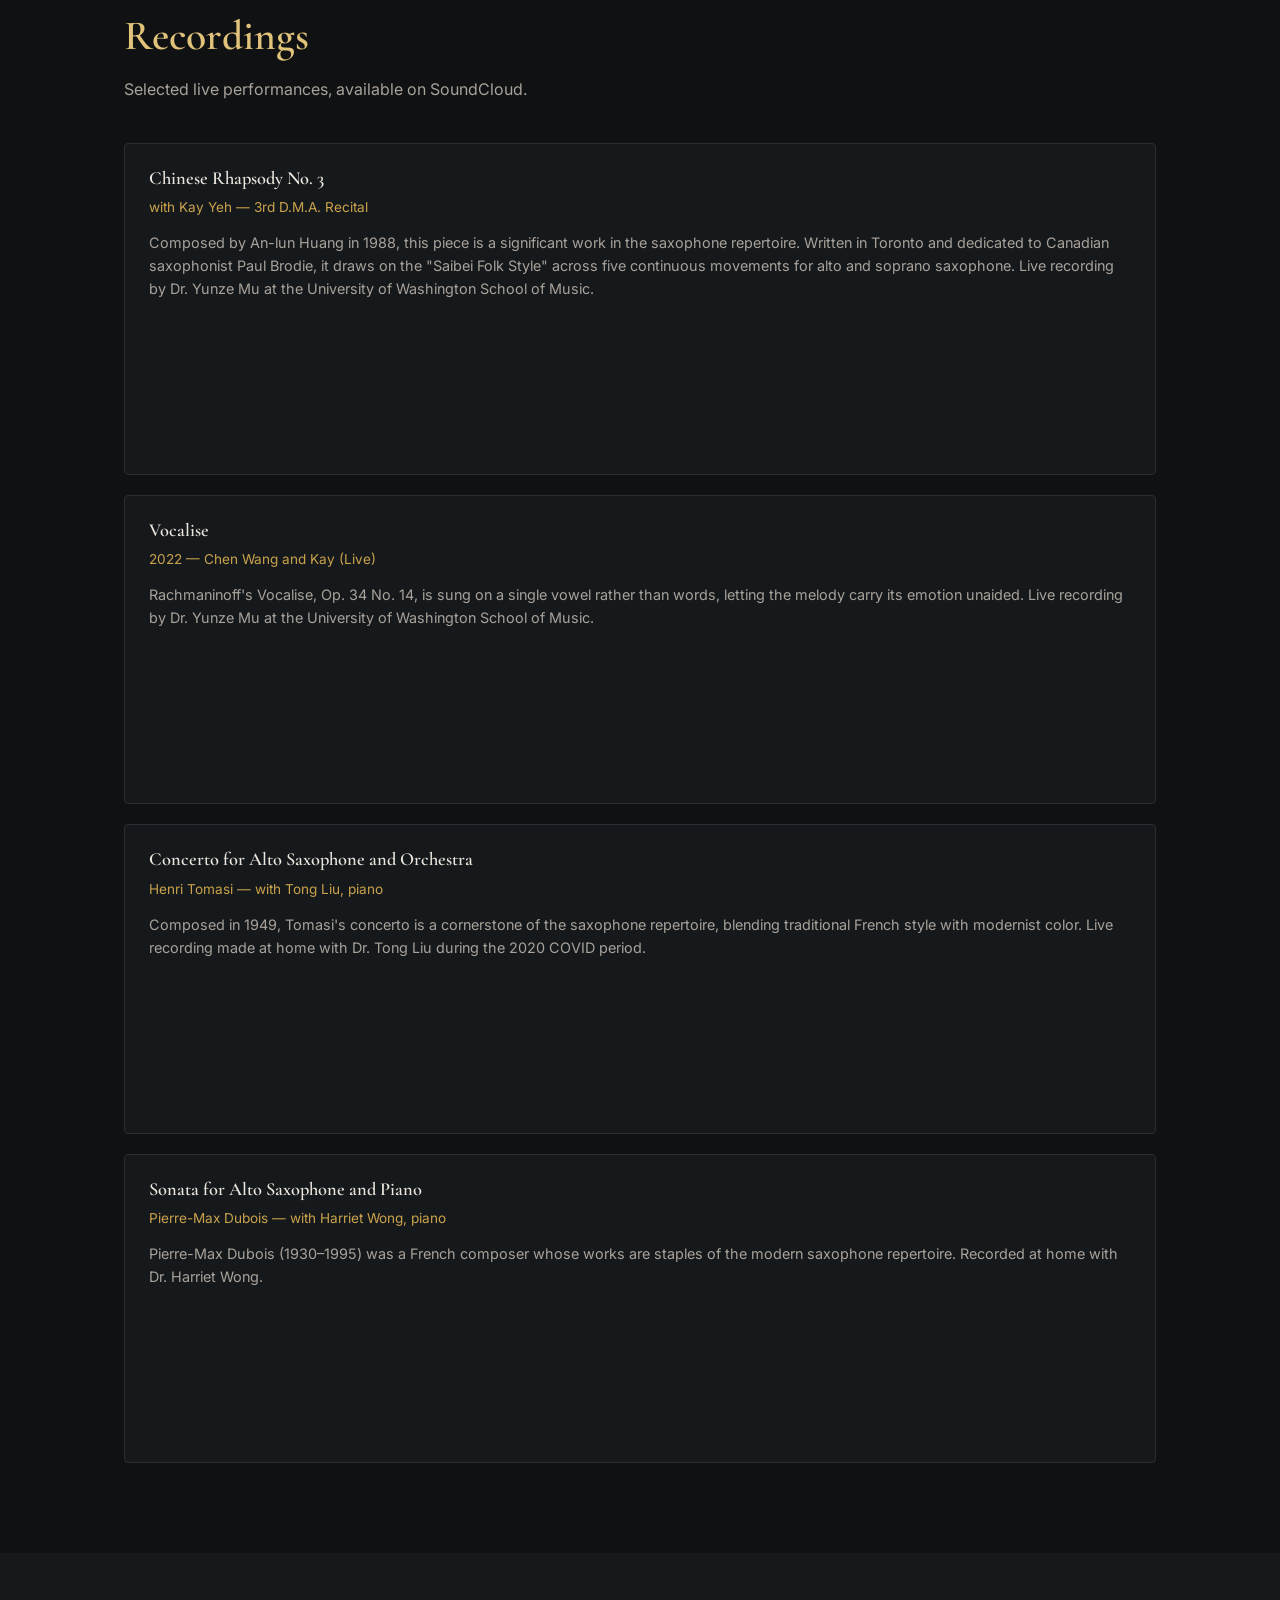
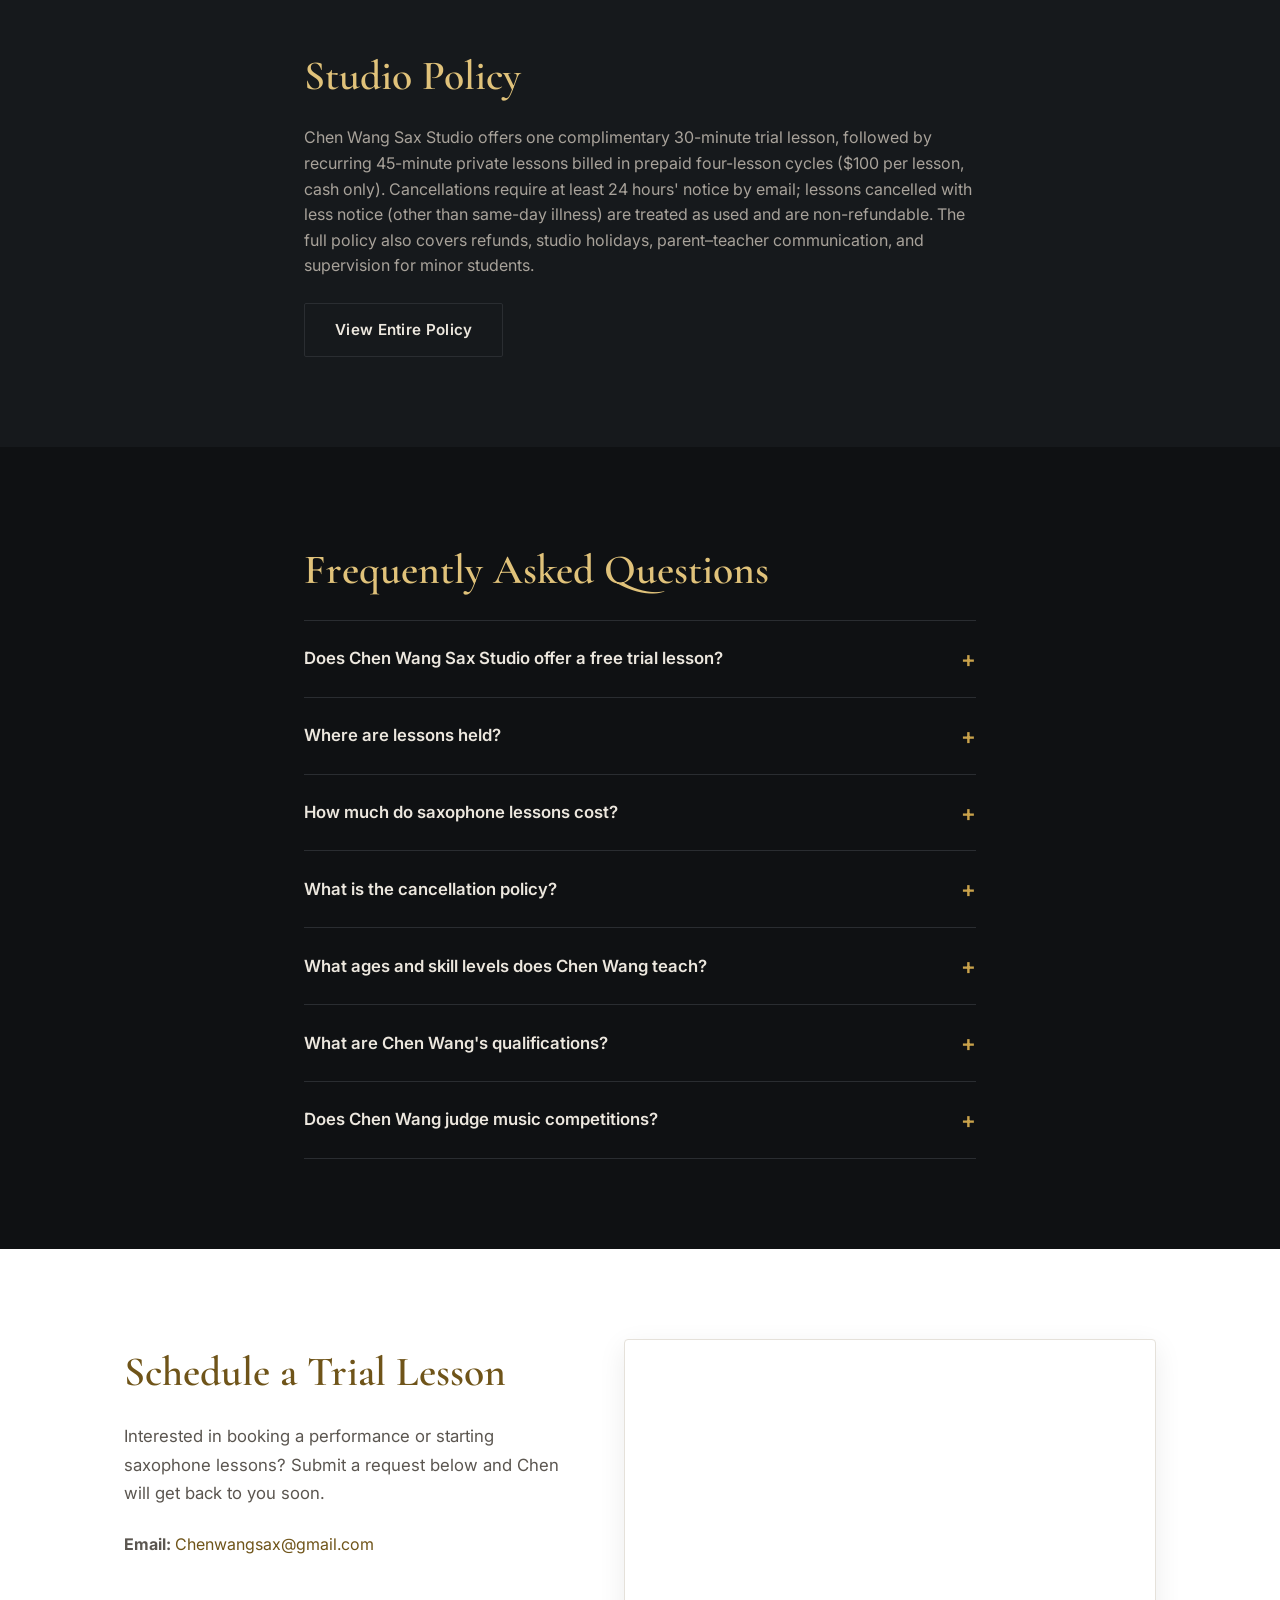
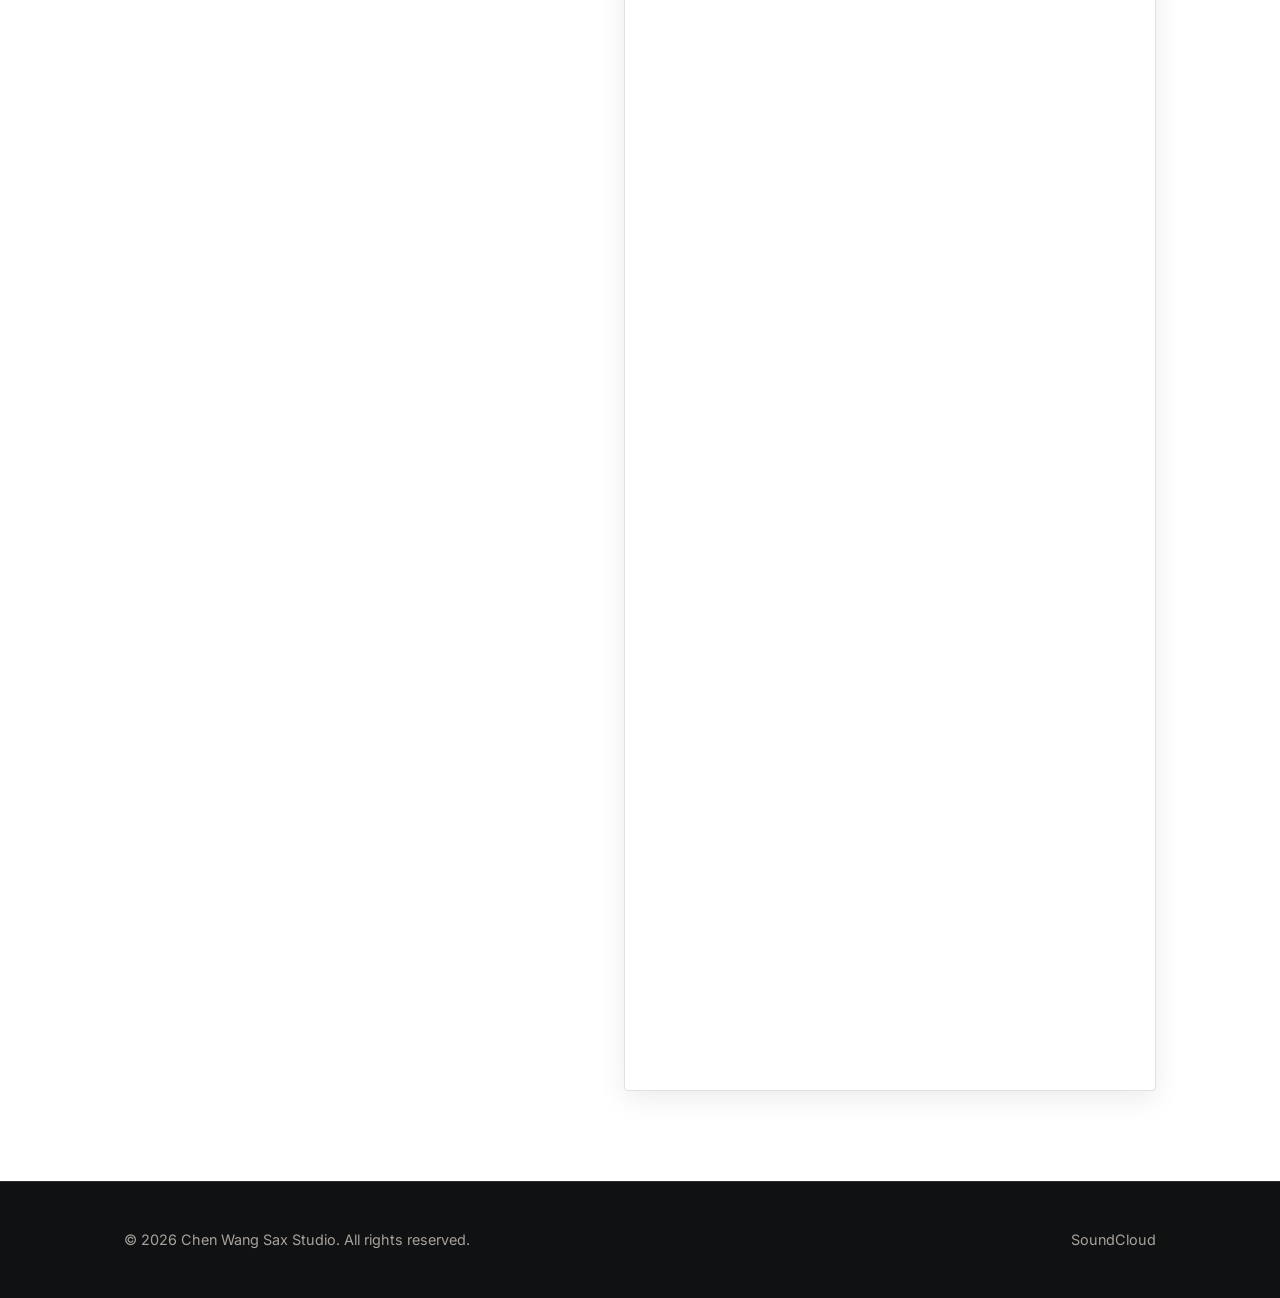
==== commit dd48f21a: "Add Course schema, llms.txt, and image performance improvements Adds Course structured data (pricing" ====
--- a/index.html
+++ b/index.html
@@ -75,6 +75,34 @@
       "areaServed": "Bothell, WA and the greater Pacific Northwest",
       "founder": { "@id": "https://chenwangsaxstudio.com/#chenwang" },
       "sameAs": ["https://soundcloud.com/chen-wang-669412156"]
+    },
+    {
+      "@type": "Course",
+      "@id": "https://chenwangsaxstudio.com/#course",
+      "name": "Private Saxophone Lessons",
+      "description": "One-on-one saxophone instruction for students of all ages and skill levels, from complete beginners to advanced players preparing for auditions and competitions. Includes a free 30-minute trial lesson.",
+      "provider": { "@id": "https://chenwangsaxstudio.com/#studio" },
+      "instructor": { "@id": "https://chenwangsaxstudio.com/#chenwang" },
+      "coursePrerequisites": "None — open to all ages and skill levels",
+      "hasCourseInstance": {
+        "@type": "CourseInstance",
+        "courseMode": "In Person",
+        "location": {
+          "@type": "Place",
+          "address": {
+            "@type": "PostalAddress",
+            "addressLocality": "Bothell",
+            "addressRegion": "WA",
+            "addressCountry": "US"
+          }
+        }
+      },
+      "offers": {
+        "@type": "Offer",
+        "price": "100",
+        "priceCurrency": "USD",
+        "description": "45-minute private lesson, billed in prepaid four-lesson cycles"
+      }
     },
     {
       "@type": "FAQPage",
@@ -183,7 +211,7 @@
 
   <section id="top" class="hero hero-photo">
     <div class="hero-glow" aria-hidden="true"></div>
-    <img class="hero-bg" src="assets/photos/hero.jpg" alt="" aria-hidden="true" loading="eager">
+    <img class="hero-bg" src="assets/photos/hero.jpg" alt="" aria-hidden="true" loading="eager" fetchpriority="high" width="1600" height="2400">
     <div class="hero-scrim" aria-hidden="true"></div>
     <div class="container hero-inner">
       <p class="eyebrow hero-anim" style="--d:0">
@@ -214,9 +242,9 @@
   <section id="about" class="section">
     <div class="container about-grid">
       <div class="about-photo-grid reveal">
-        <img src="assets/photos/about-1.jpg" alt="Chen Wang performing saxophone on stage with a choir">
-        <img src="assets/photos/about-2.jpg" alt="Chen Wang performing saxophone">
-        <img src="assets/photos/about-3.jpg" alt="Chen Wang performing with a wind ensemble">
+        <img src="assets/photos/about-1.jpg" alt="Chen Wang performing saxophone on stage with a choir" width="1050" height="1400" loading="lazy">
+        <img src="assets/photos/about-2.jpg" alt="Chen Wang performing saxophone" width="1080" height="1440" loading="lazy">
+        <img src="assets/photos/about-3.jpg" alt="Chen Wang performing with a wind ensemble" width="1400" height="1050" loading="lazy">
       </div>
       <div class="about-copy reveal">
         <h2><span class="lang-en">About</span><span class="lang-zh" hidden>关于</span></h2>
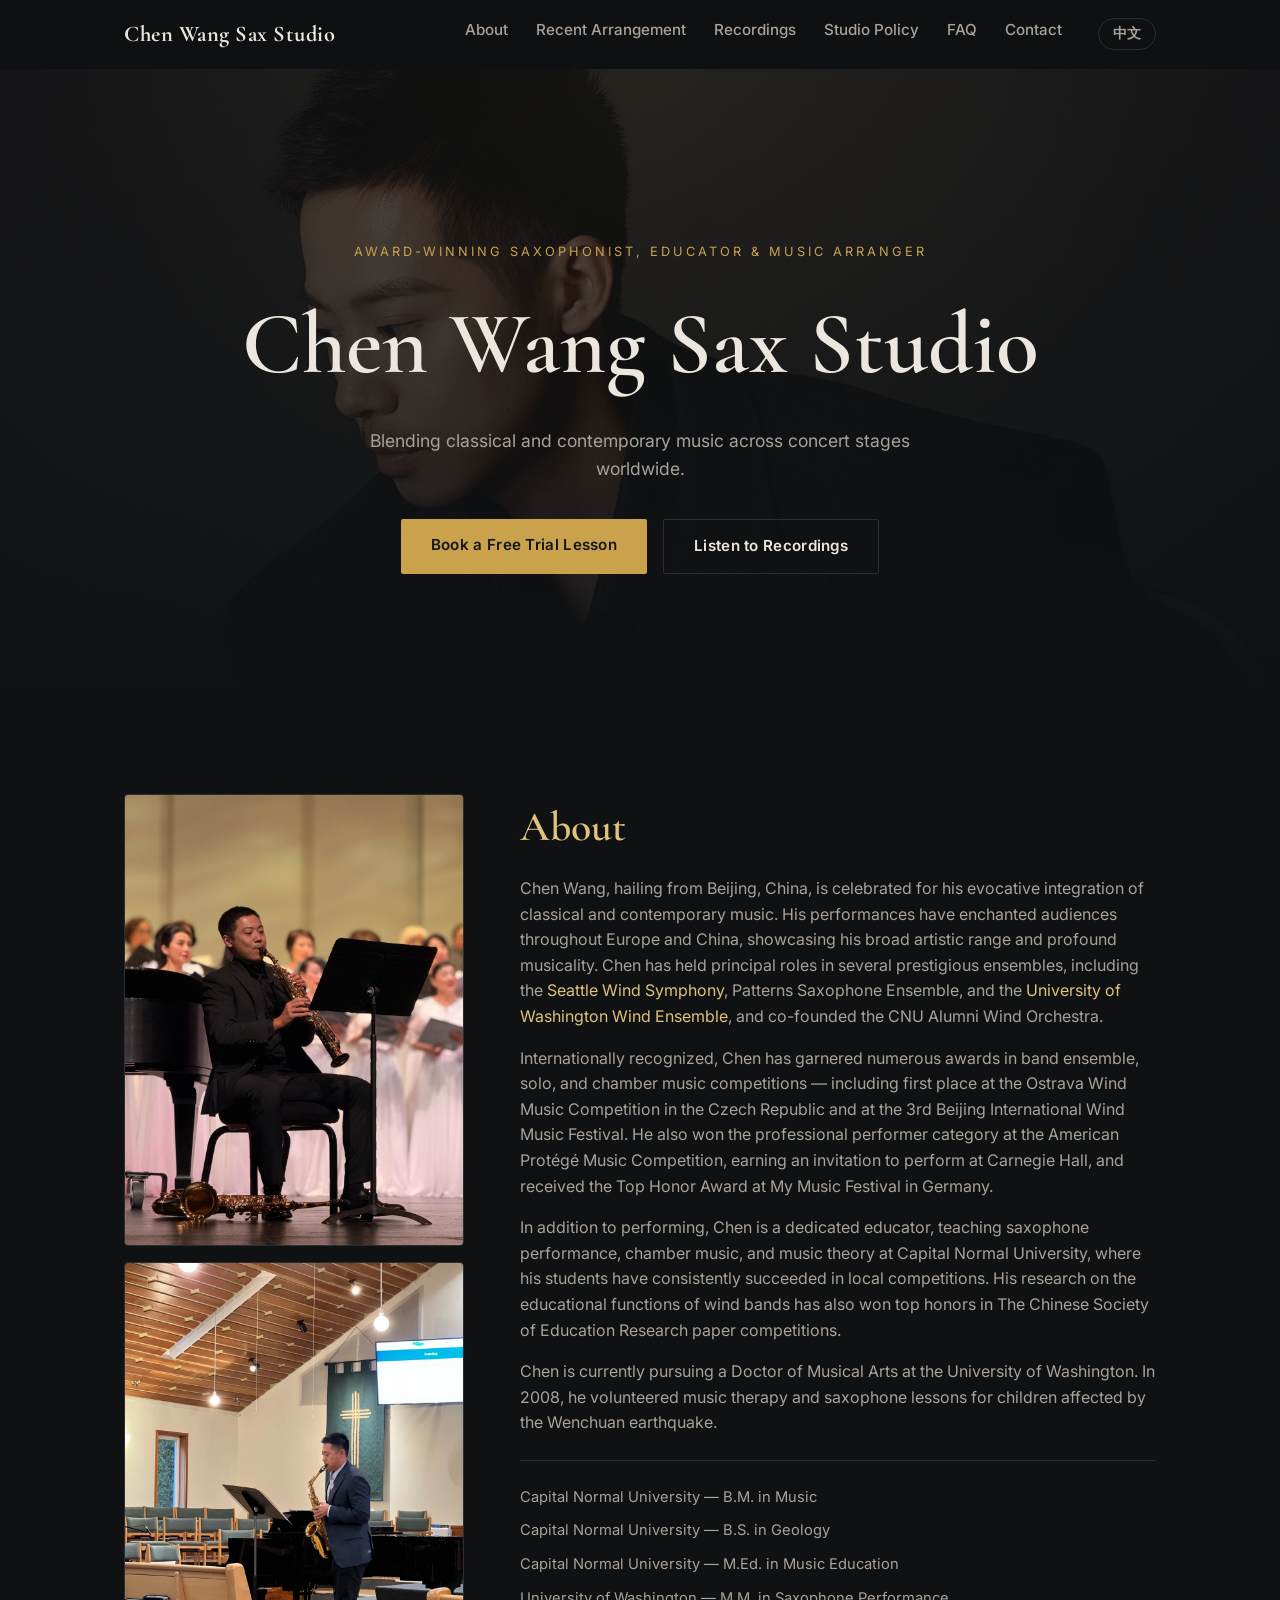
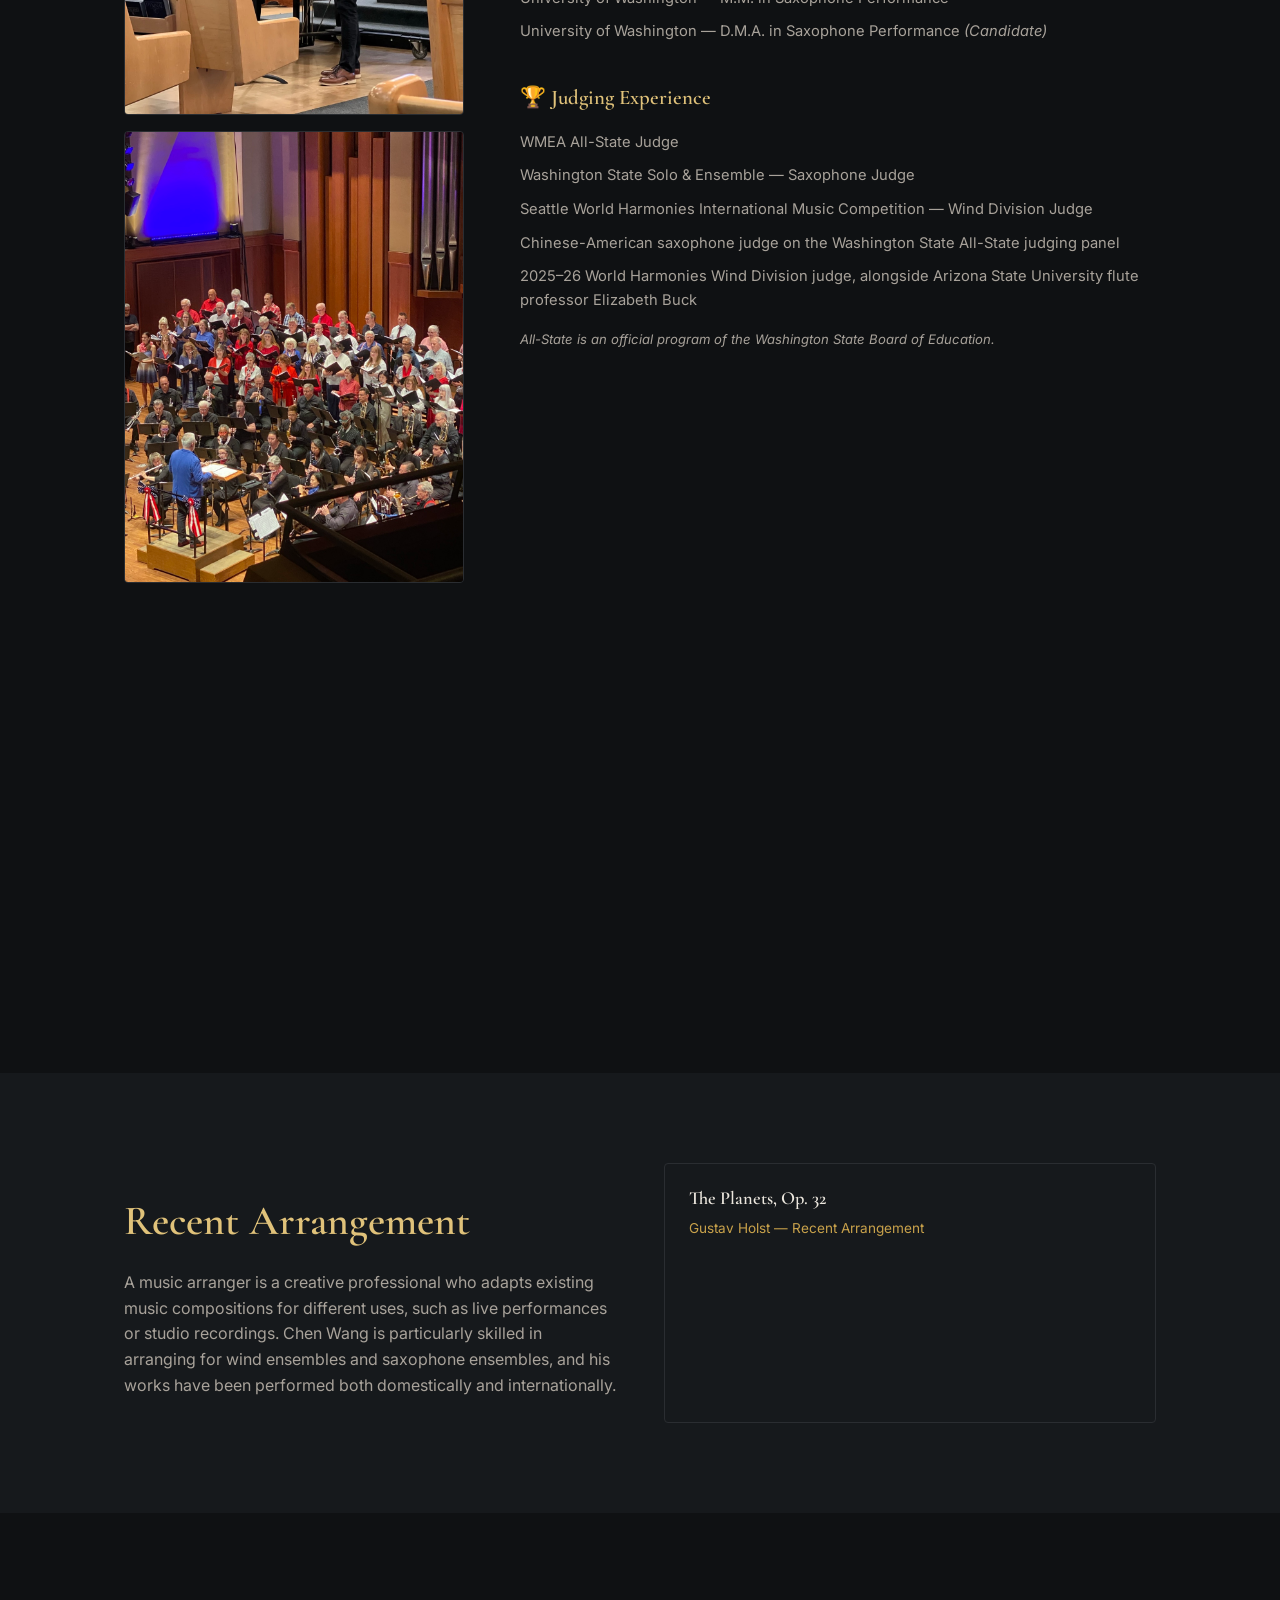
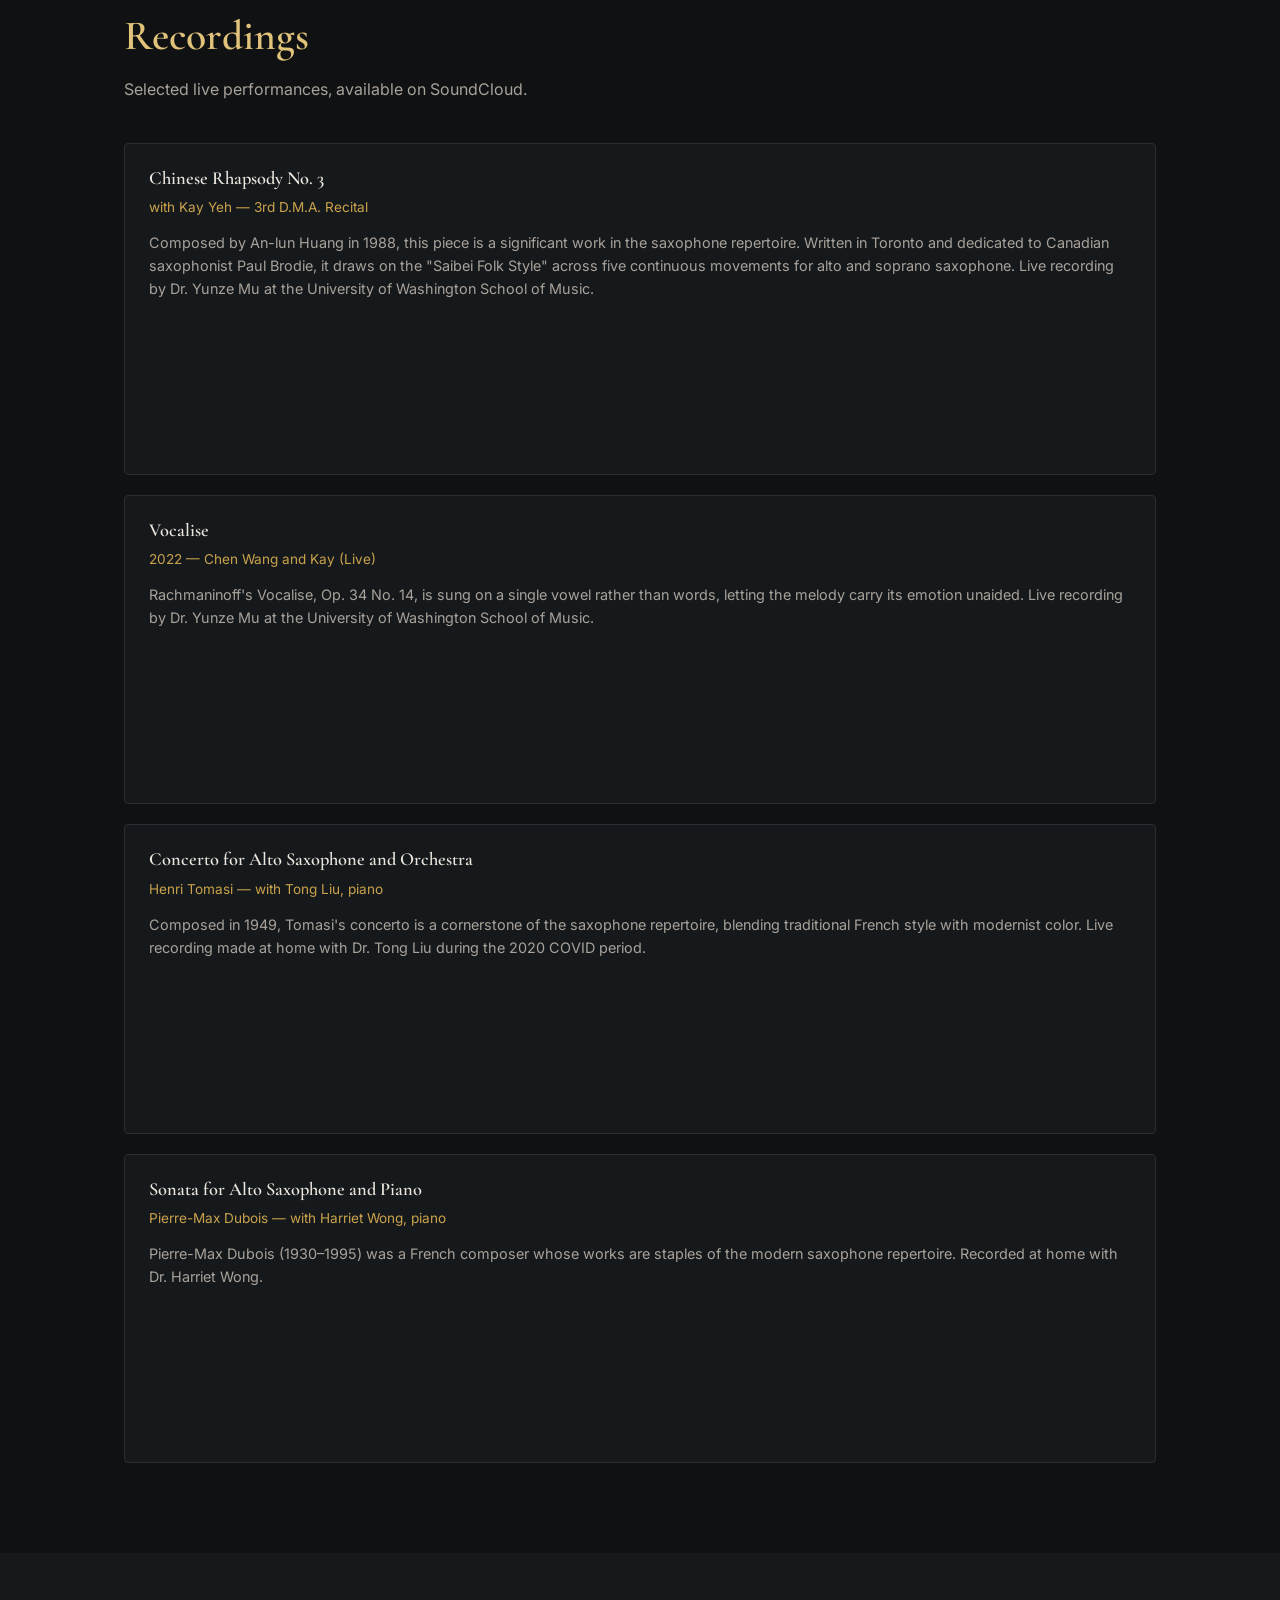
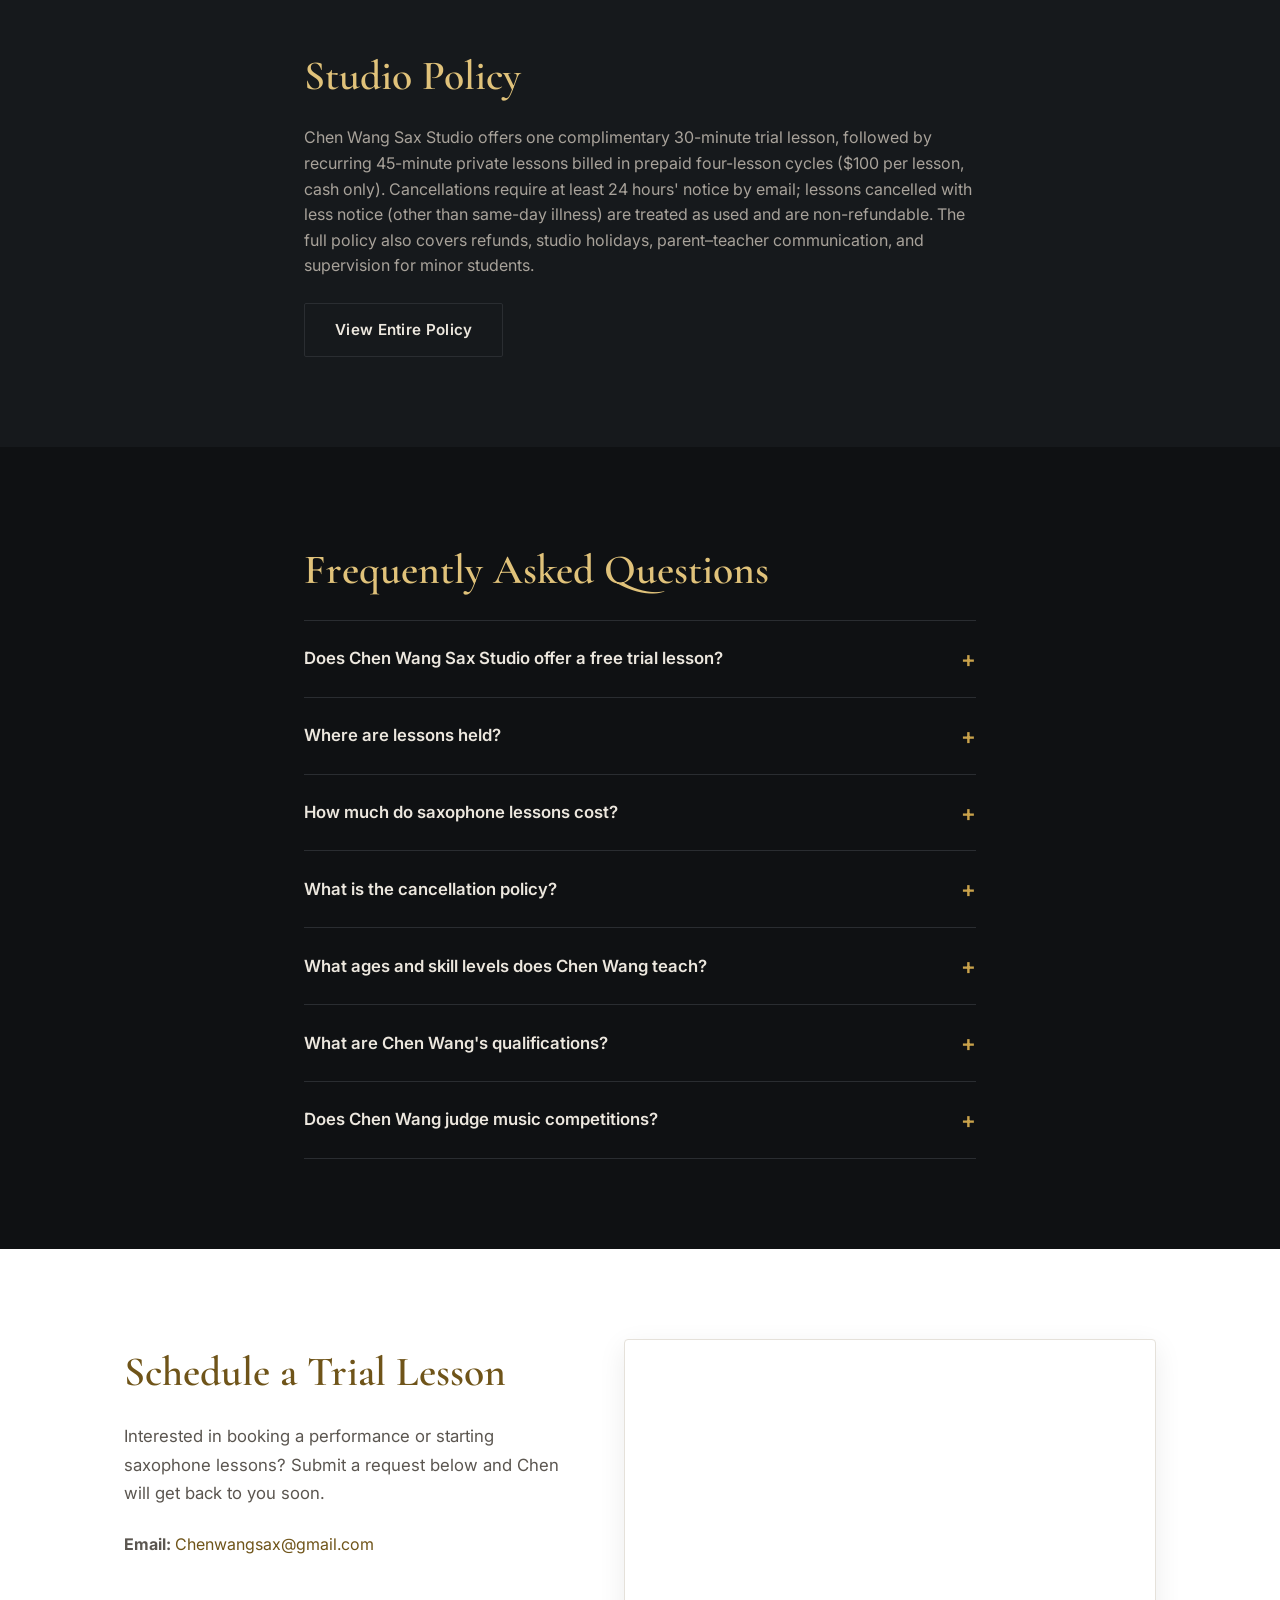
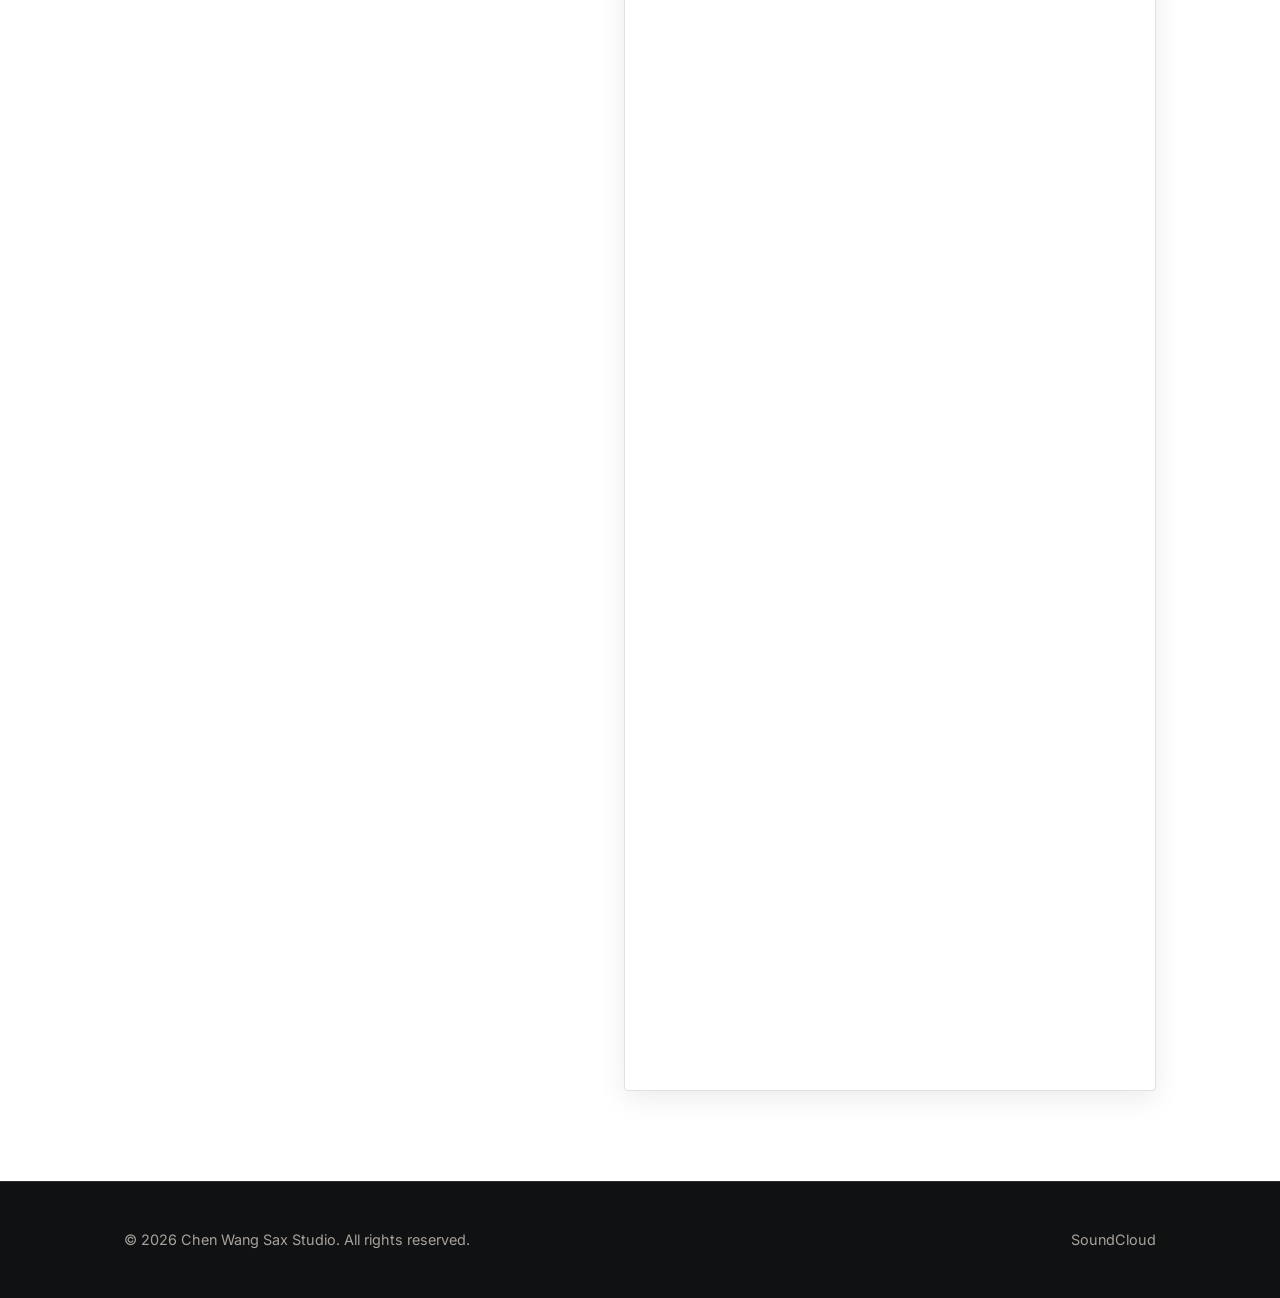
==== commit abf20421: "Make language toggle navigate between / and /zh/ instead of flipping in place With two real language" ====
--- a/index.html
+++ b/index.html
@@ -15,6 +15,9 @@
 <meta name="description" content="Private saxophone lessons in Bothell, WA with award-winning saxophonist and educator Chen Wang (王晨). Free 30-minute trial lesson, all ages and skill levels welcome from across the Pacific Northwest.">
 <meta name="robots" content="index, follow">
 <link rel="canonical" href="https://chenwangsaxstudio.com/">
+<link rel="alternate" hreflang="en" href="https://chenwangsaxstudio.com/">
+<link rel="alternate" hreflang="zh" href="https://chenwangsaxstudio.com/zh/">
+<link rel="alternate" hreflang="x-default" href="https://chenwangsaxstudio.com/">
 <link rel="icon" href="assets/favicon.svg" type="image/svg+xml">
 
 <meta property="og:type" content="website">
@@ -170,6 +173,7 @@
 }
 </script>
 <script>
+window.ALT_LANG_URL = { zh: 'zh/' };
 (function () {
   var saved = localStorage.getItem('lang');
   var lang = saved || (navigator.language && navigator.language.toLowerCase().indexOf('zh') === 0 ? 'zh' : 'en');
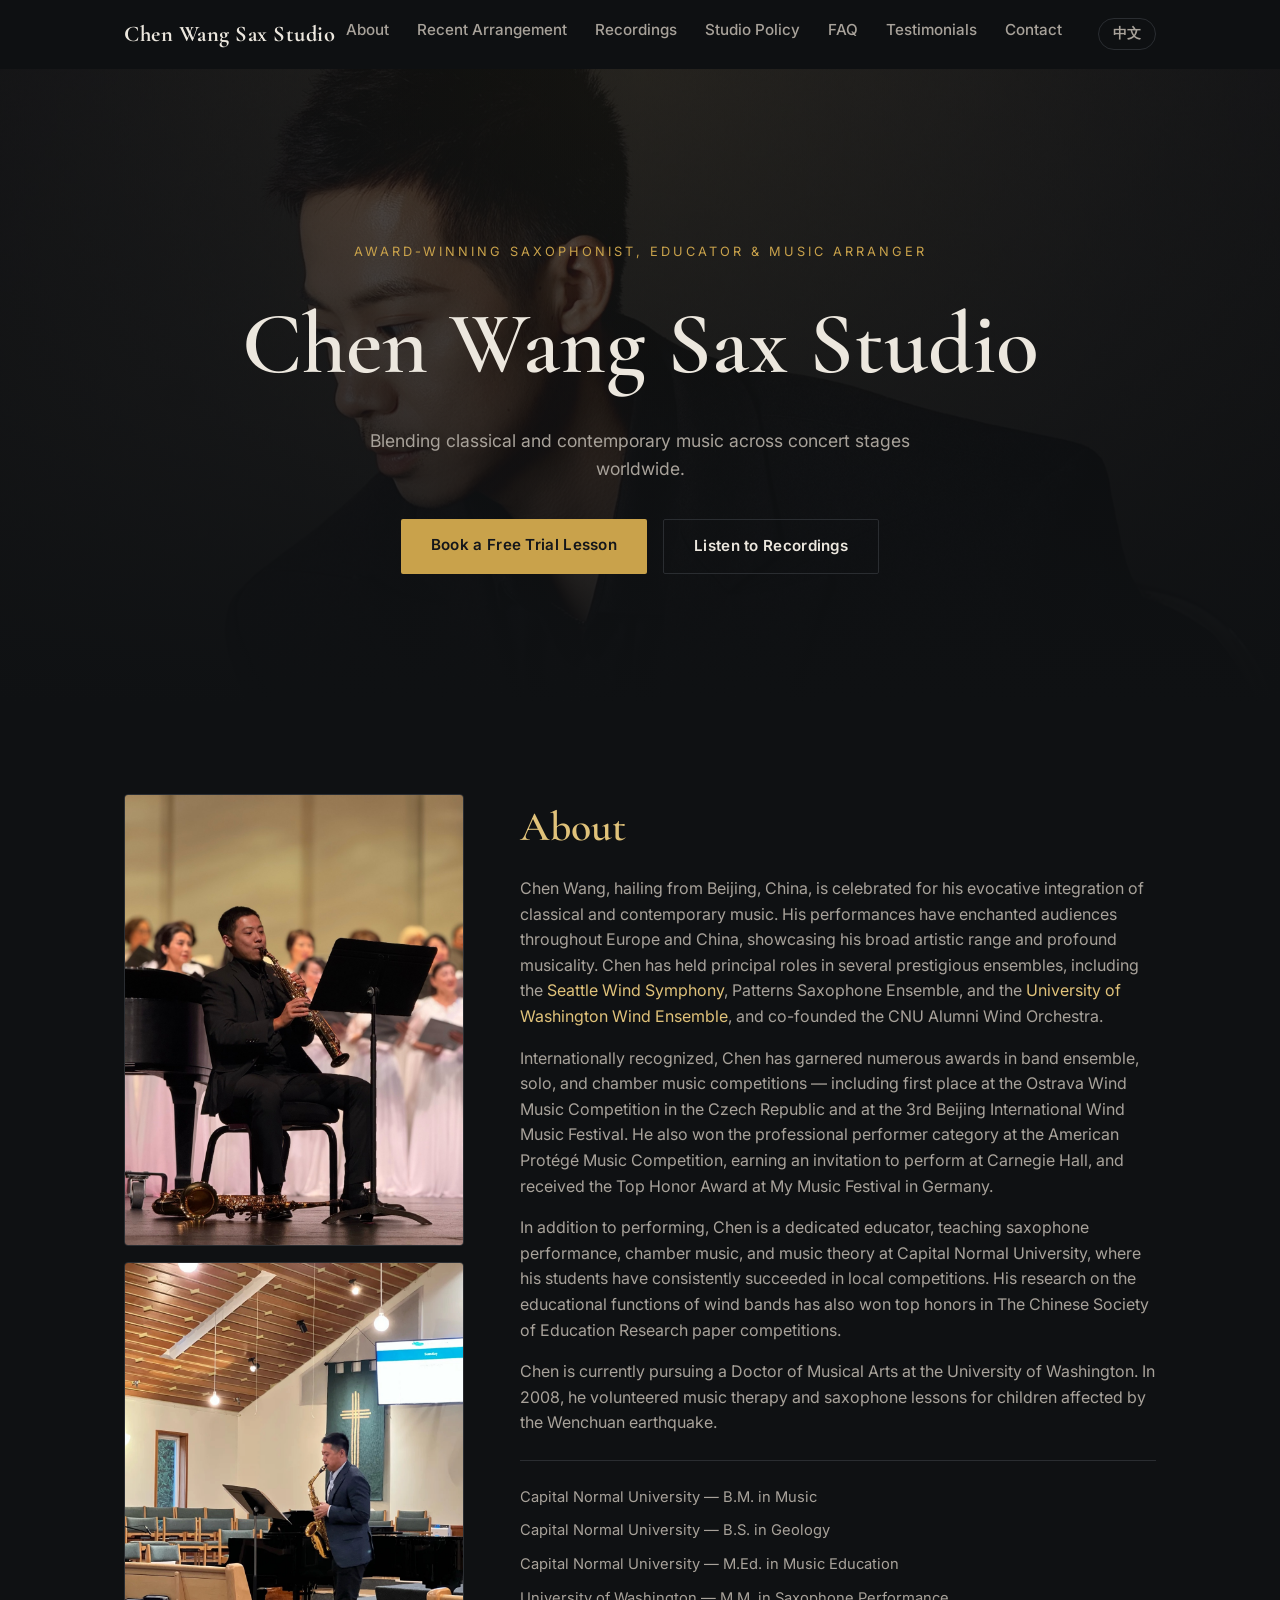
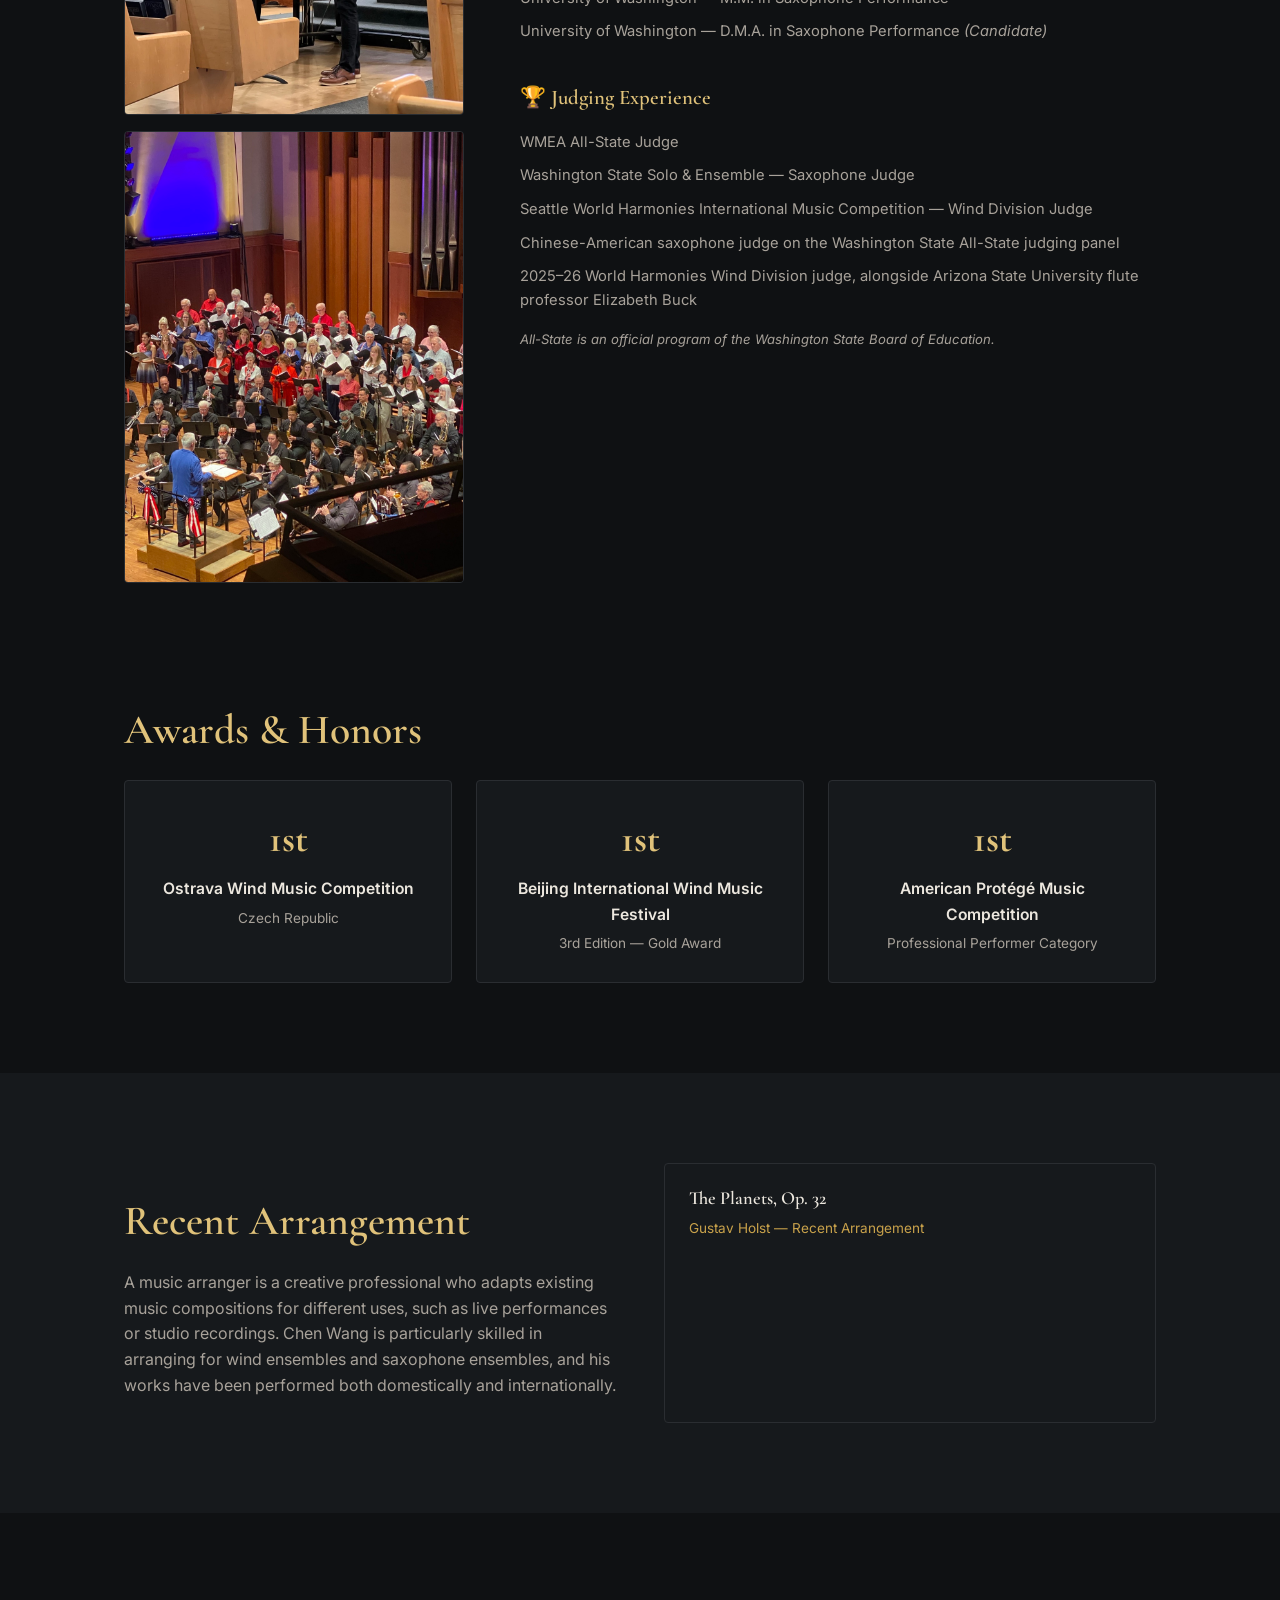
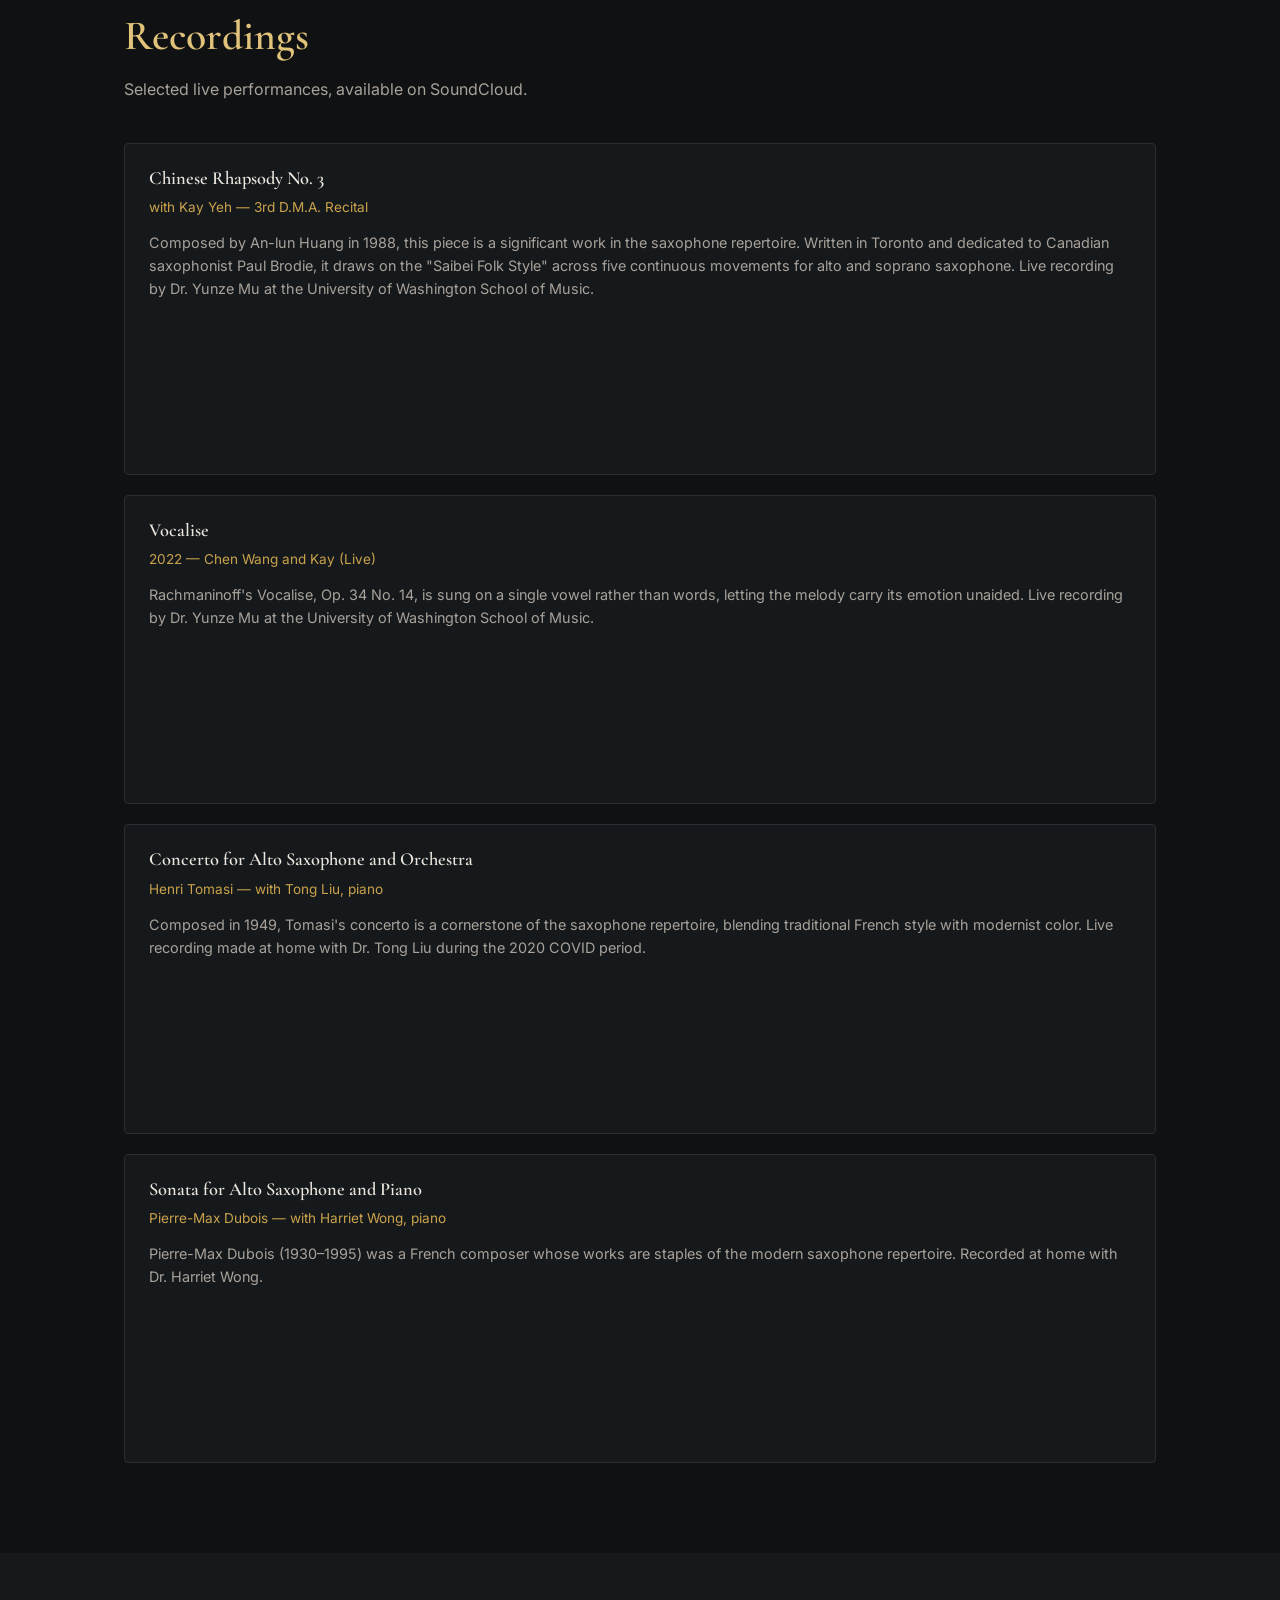
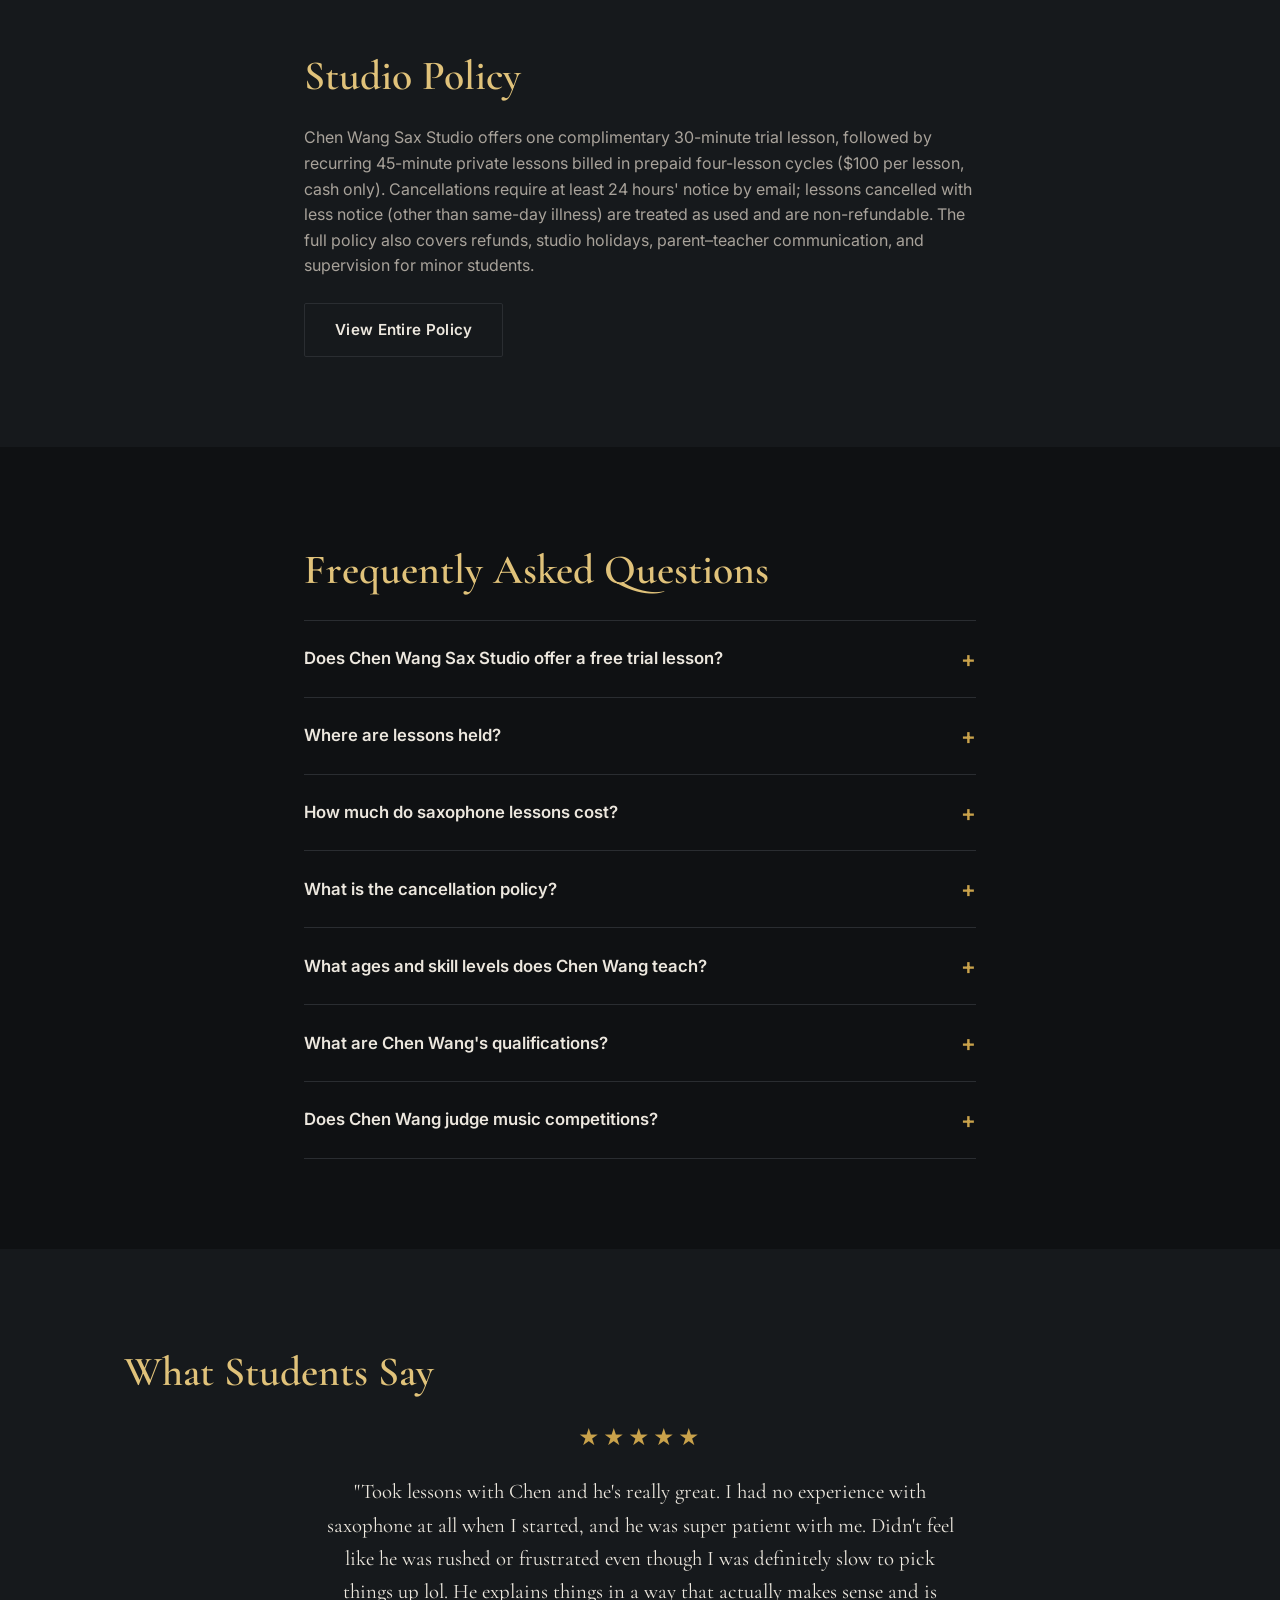
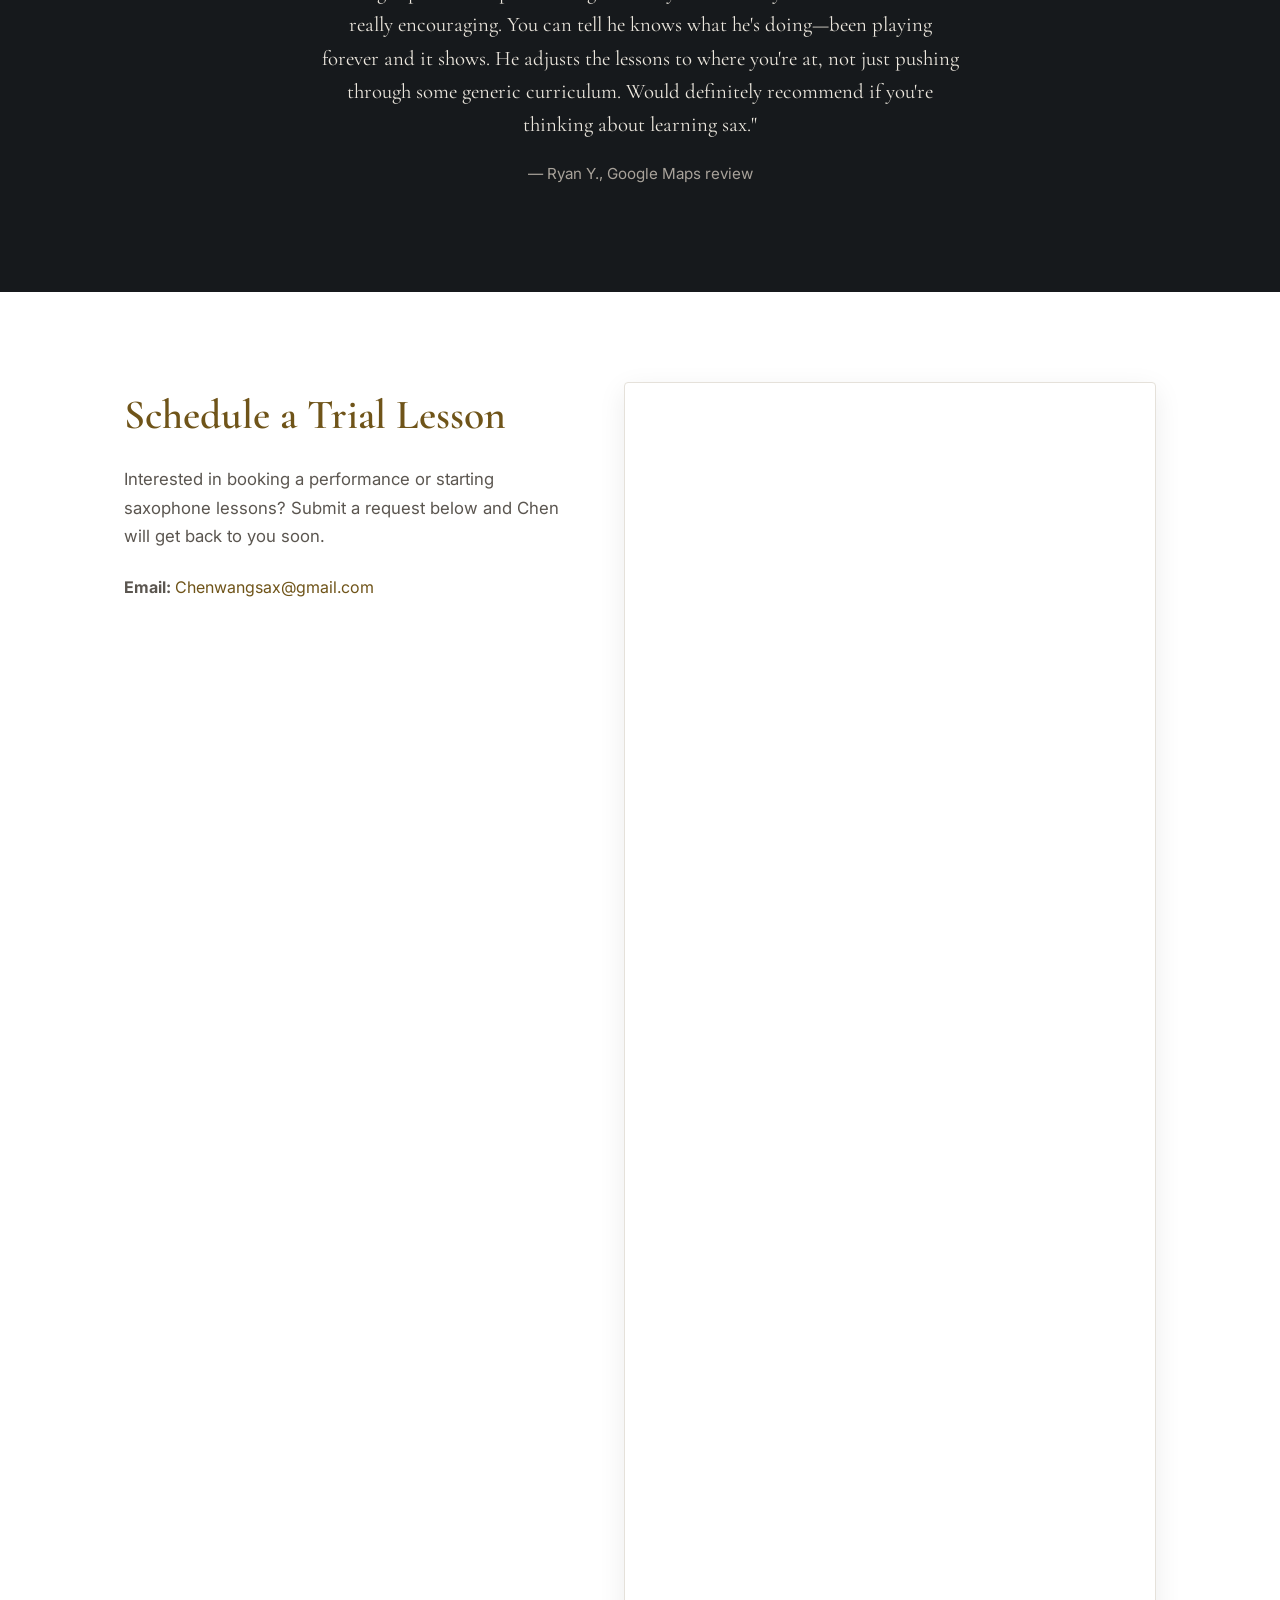
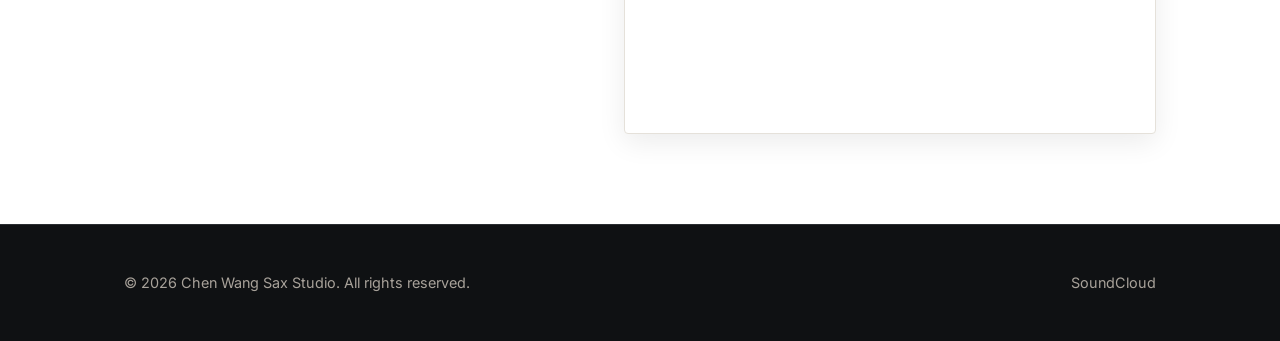
==== commit c7346d62: "Add testimonials section; fix language toggle persisting on page load Adds a "What Students Say" sec" ====
--- a/index.html
+++ b/index.html
@@ -77,7 +77,20 @@
       },
       "areaServed": "Bothell, WA and the greater Pacific Northwest",
       "founder": { "@id": "https://chenwangsaxstudio.com/#chenwang" },
-      "sameAs": ["https://soundcloud.com/chen-wang-669412156"]
+      "sameAs": ["https://soundcloud.com/chen-wang-669412156"],
+      "aggregateRating": {
+        "@type": "AggregateRating",
+        "ratingValue": "5",
+        "reviewCount": "1"
+      },
+      "review": [
+        {
+          "@type": "Review",
+          "reviewRating": { "@type": "Rating", "ratingValue": "5", "bestRating": "5" },
+          "author": { "@type": "Person", "name": "Ryan Y." },
+          "reviewBody": "Took lessons with Chen and he's really great. I had no experience with saxophone at all when I started, and he was super patient with me. Didn't feel like he was rushed or frustrated even though I was definitely slow to pick things up lol. He explains things in a way that actually makes sense and is really encouraging. You can tell he knows what he's doing—been playing forever and it shows. He adjusts the lessons to where you're at, not just pushing through some generic curriculum. Would definitely recommend if you're thinking about learning sax."
+        }
+      ]
     },
     {
       "@type": "Course",
@@ -203,6 +216,7 @@
       <a href="#recordings"><span class="lang-en">Recordings</span><span class="lang-zh" hidden>录音作品</span></a>
       <a href="#policy"><span class="lang-en">Studio Policy</span><span class="lang-zh" hidden>工作室政策</span></a>
       <a href="#faq"><span class="lang-en">FAQ</span><span class="lang-zh" hidden>常见问题</span></a>
+      <a href="#testimonials"><span class="lang-en">Testimonials</span><span class="lang-zh" hidden>学生评价</span></a>
       <a href="#contact"><span class="lang-en">Contact</span><span class="lang-zh" hidden>联系方式</span></a>
       <button class="lang-toggle" id="langToggle" type="button" aria-label="Switch language">
         <span class="lang-toggle-target">中文</span>
@@ -665,6 +679,23 @@
     </div>
   </section>
 
+  <section id="testimonials" class="section section-alt">
+    <div class="container">
+      <h2 class="reveal"><span class="lang-en">What Students Say</span><span class="lang-zh" hidden>学生评价</span></h2>
+      <div class="testimonial-card reveal">
+        <div class="testimonial-stars" aria-hidden="true">★★★★★</div>
+        <blockquote>
+          <p class="lang-en">"Took lessons with Chen and he's really great. I had no experience with saxophone at all when I started, and he was super patient with me. Didn't feel like he was rushed or frustrated even though I was definitely slow to pick things up lol. He explains things in a way that actually makes sense and is really encouraging. You can tell he knows what he's doing—been playing forever and it shows. He adjusts the lessons to where you're at, not just pushing through some generic curriculum. Would definitely recommend if you're thinking about learning sax."</p>
+          <p class="lang-zh" hidden>"跟王晨老师上课的体验非常好。我开始学的时候完全没有萨克斯管基础，他非常有耐心。即使我学得比较慢，也完全感觉不到他着急或不耐烦（笑）。他讲解方式很清楚，也很有条理，还特别鼓励人。能看出他真的很专业——吹了很多年，功底很扎实。他会根据你的实际水平调整课程内容，而不是死板地套用一套通用教材。如果你在考虑学萨克斯，真心推荐他。"</p>
+        </blockquote>
+        <p class="testimonial-author">
+          <span class="lang-en">— Ryan Y., Google Maps review</span>
+          <span class="lang-zh" hidden>— Ryan Y.，来自 Google 地图评论（中文为翻译版本）</span>
+        </p>
+      </div>
+    </div>
+  </section>
+
   <section id="contact" class="section section-light">
     <div class="container contact-grid">
       <div class="contact-copy reveal">
--- a/assets/style.css
+++ b/assets/style.css
@@ -17,7 +17,8 @@
 html[data-lang="zh"] h1,
 html[data-lang="zh"] h2,
 html[data-lang="zh"] h3,
-html[data-lang="zh"] .logo {
+html[data-lang="zh"] .logo,
+html[data-lang="zh"] .testimonial-card blockquote p {
   font-family: var(--font-heading-zh);
 }
 
@@ -446,6 +447,33 @@
   margin: 14px 0 0;
 }
 .faq-item p a { color: var(--brass-light); }
+
+/* Testimonials */
+.testimonial-card {
+  max-width: 640px;
+  margin: 0 auto;
+  text-align: center;
+}
+.testimonial-stars {
+  color: var(--brass);
+  font-size: 1.3rem;
+  letter-spacing: 4px;
+  margin-bottom: 20px;
+}
+.testimonial-card blockquote {
+  margin: 0;
+}
+.testimonial-card blockquote p {
+  font-family: var(--font-heading);
+  font-size: 1.3rem;
+  line-height: 1.6;
+  color: var(--text);
+}
+.testimonial-author {
+  margin-top: 20px;
+  color: var(--text-muted);
+  font-size: 0.95rem;
+}
 
 /* Full policy page */
 .policy-page { padding-top: 160px; }
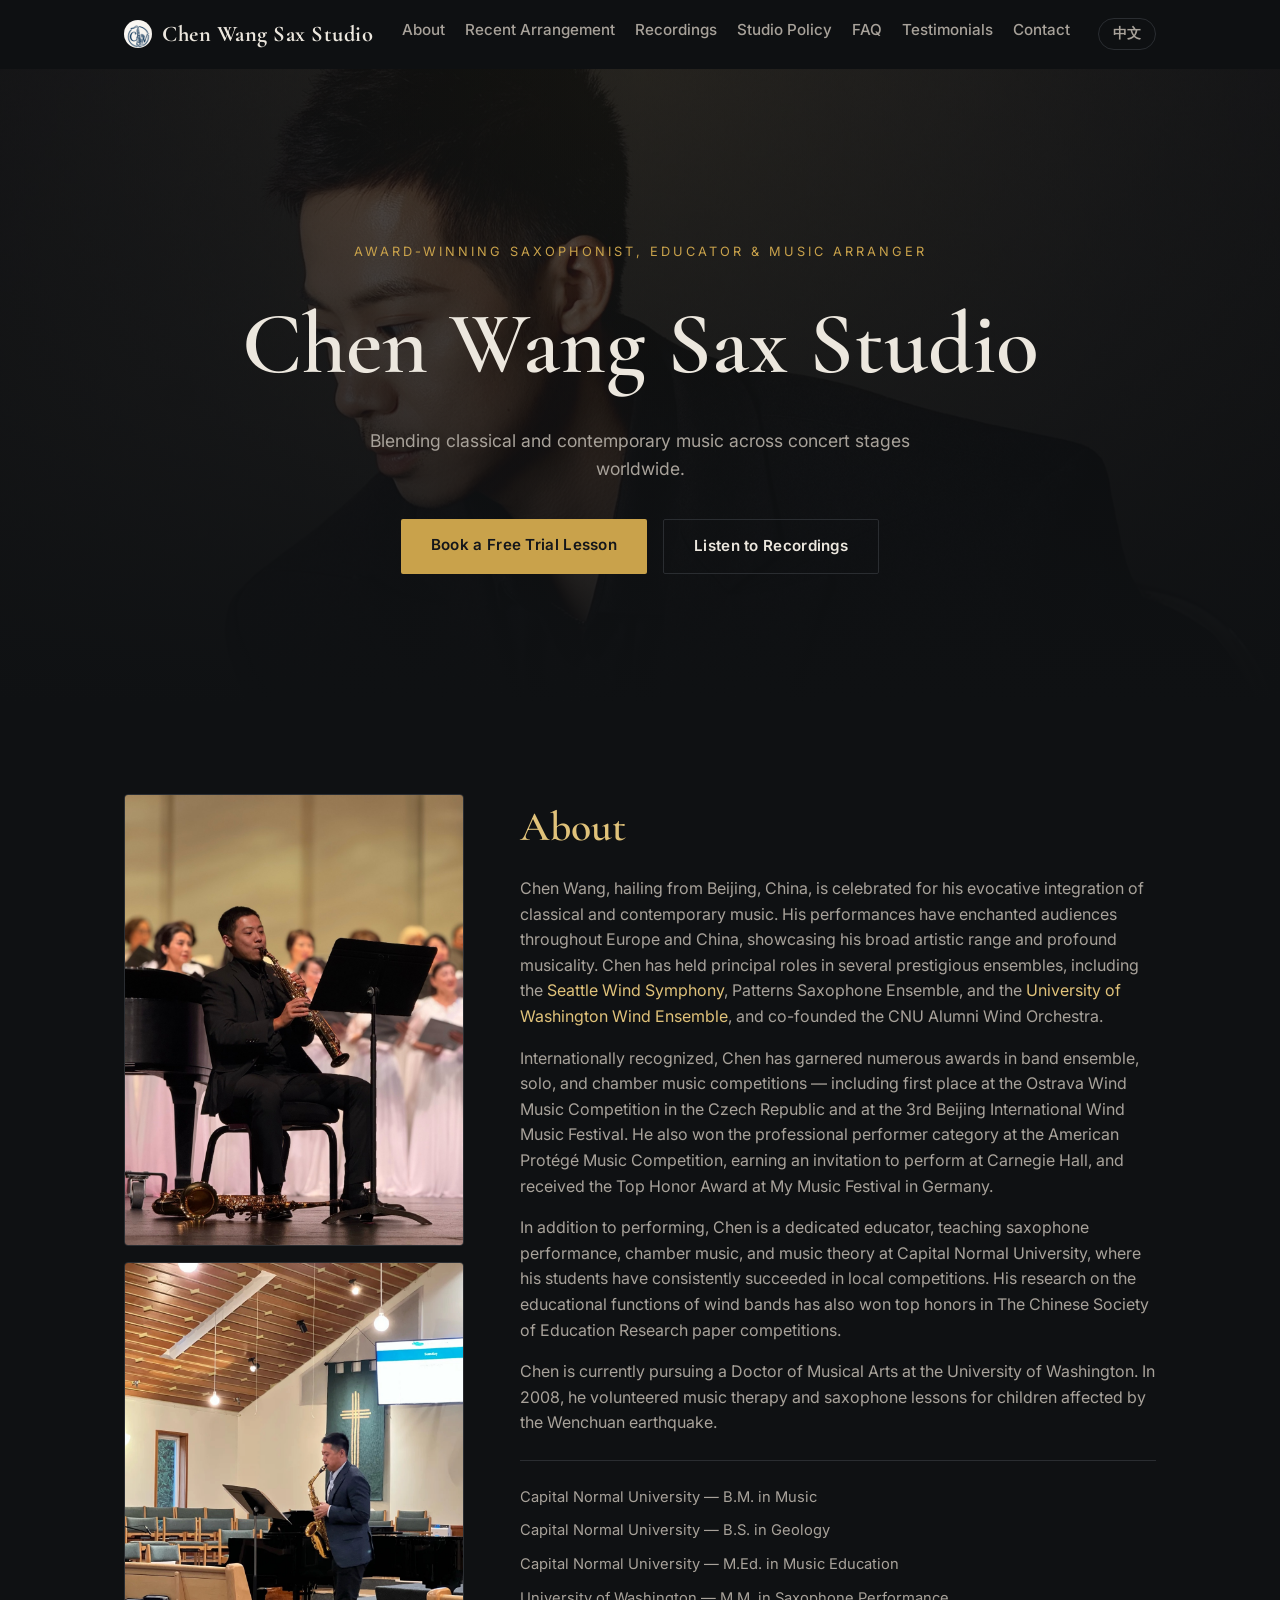
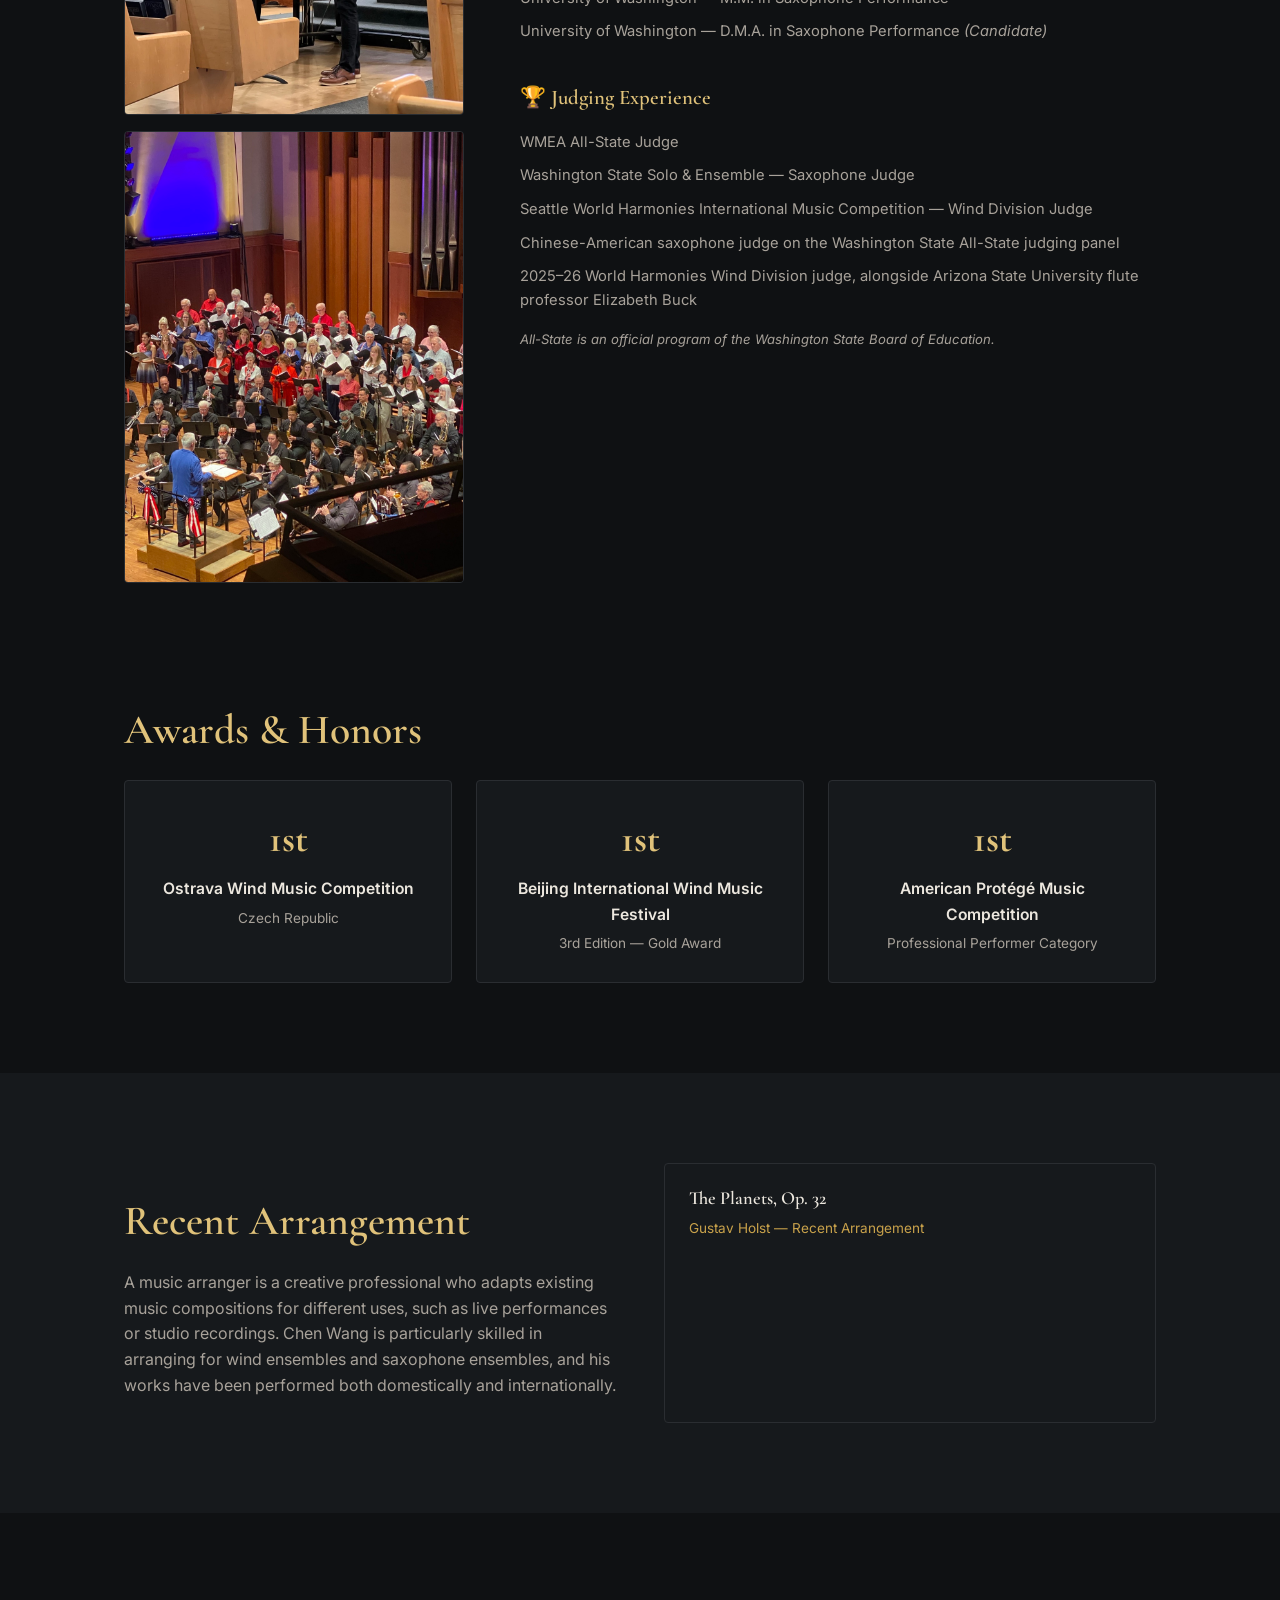
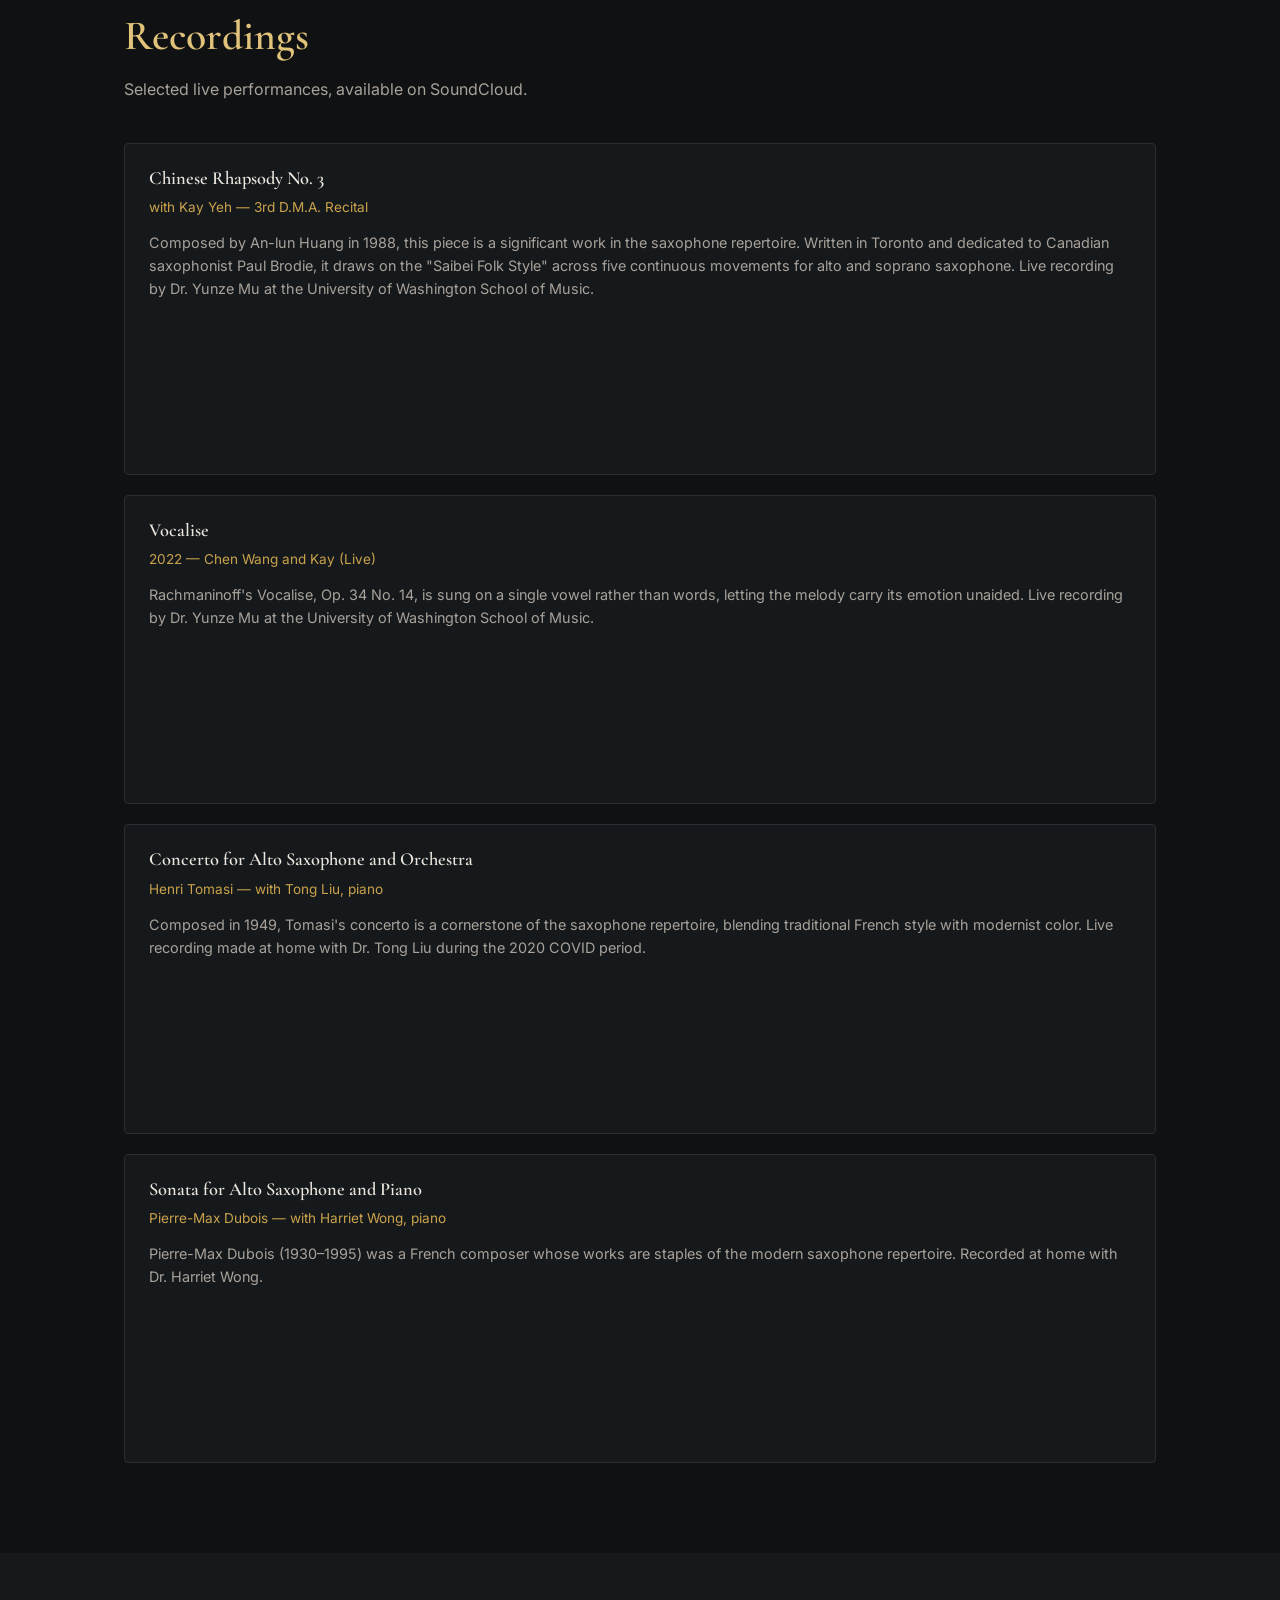
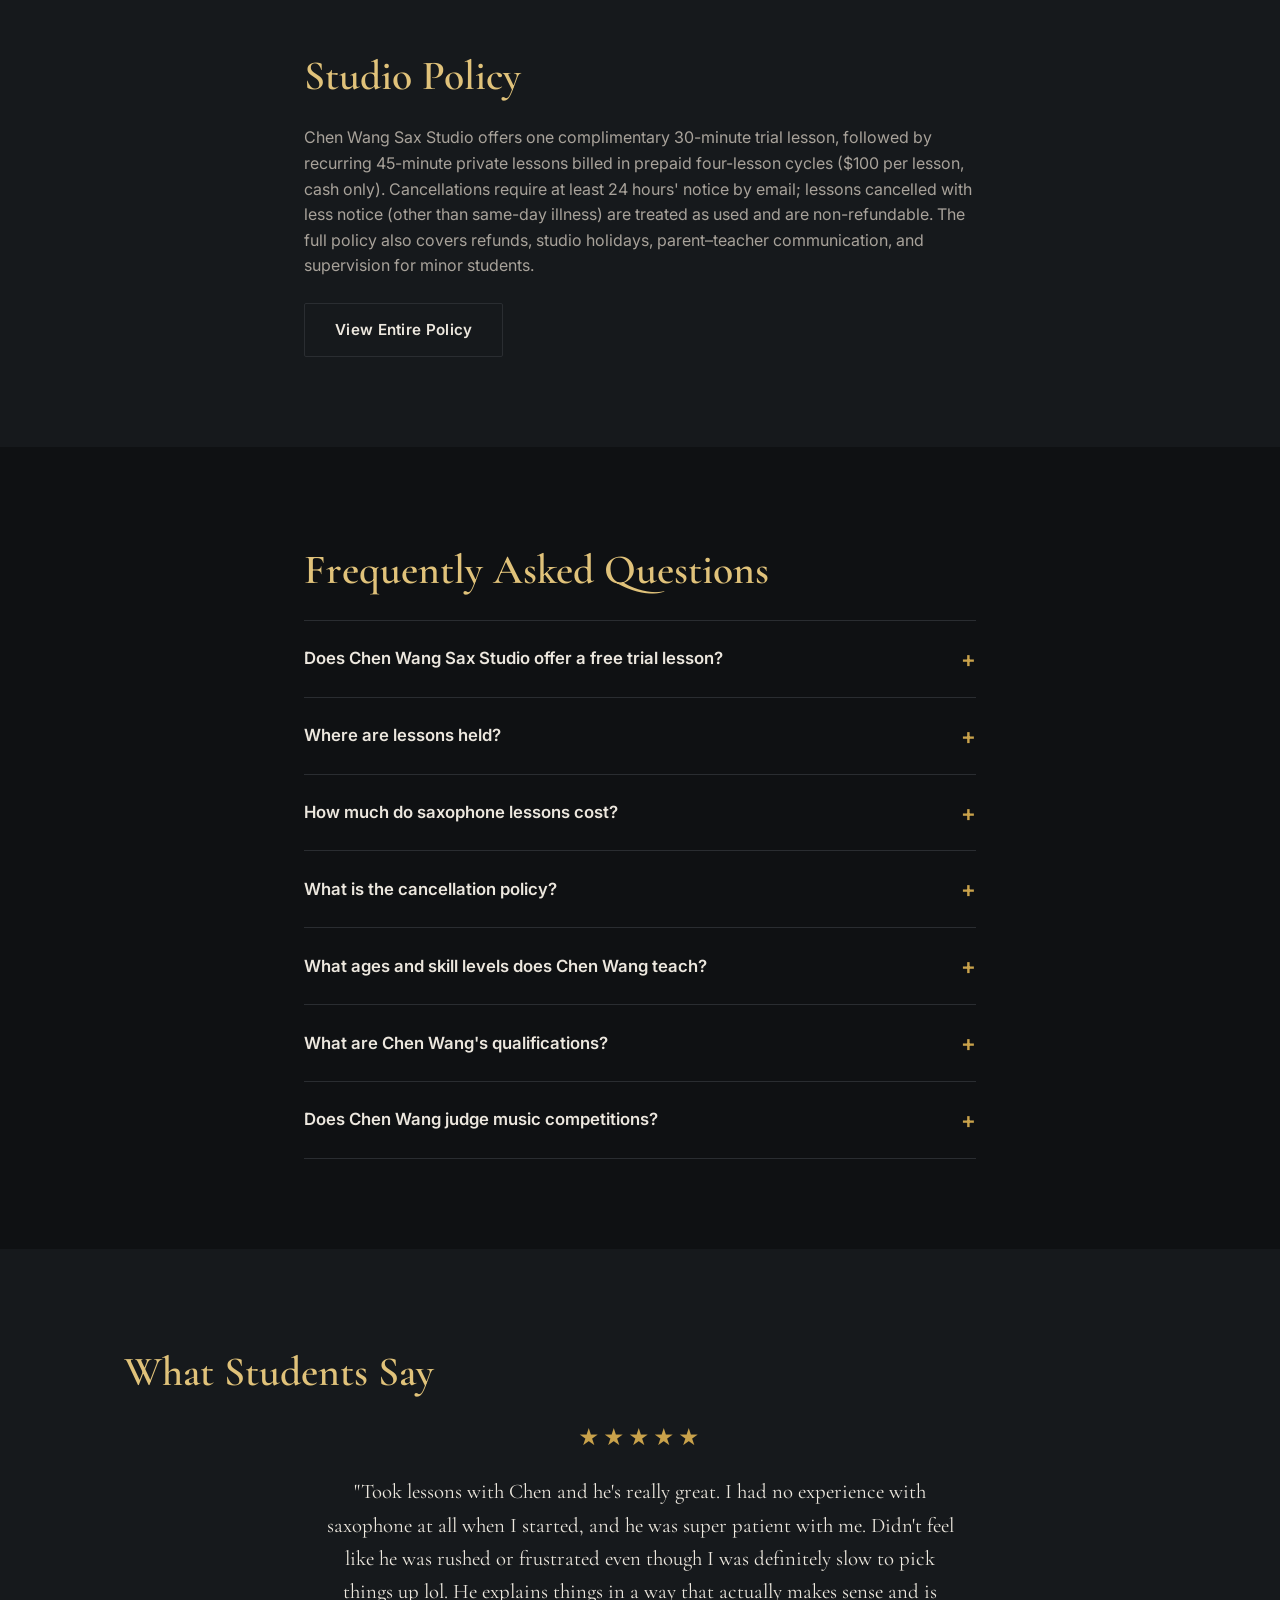
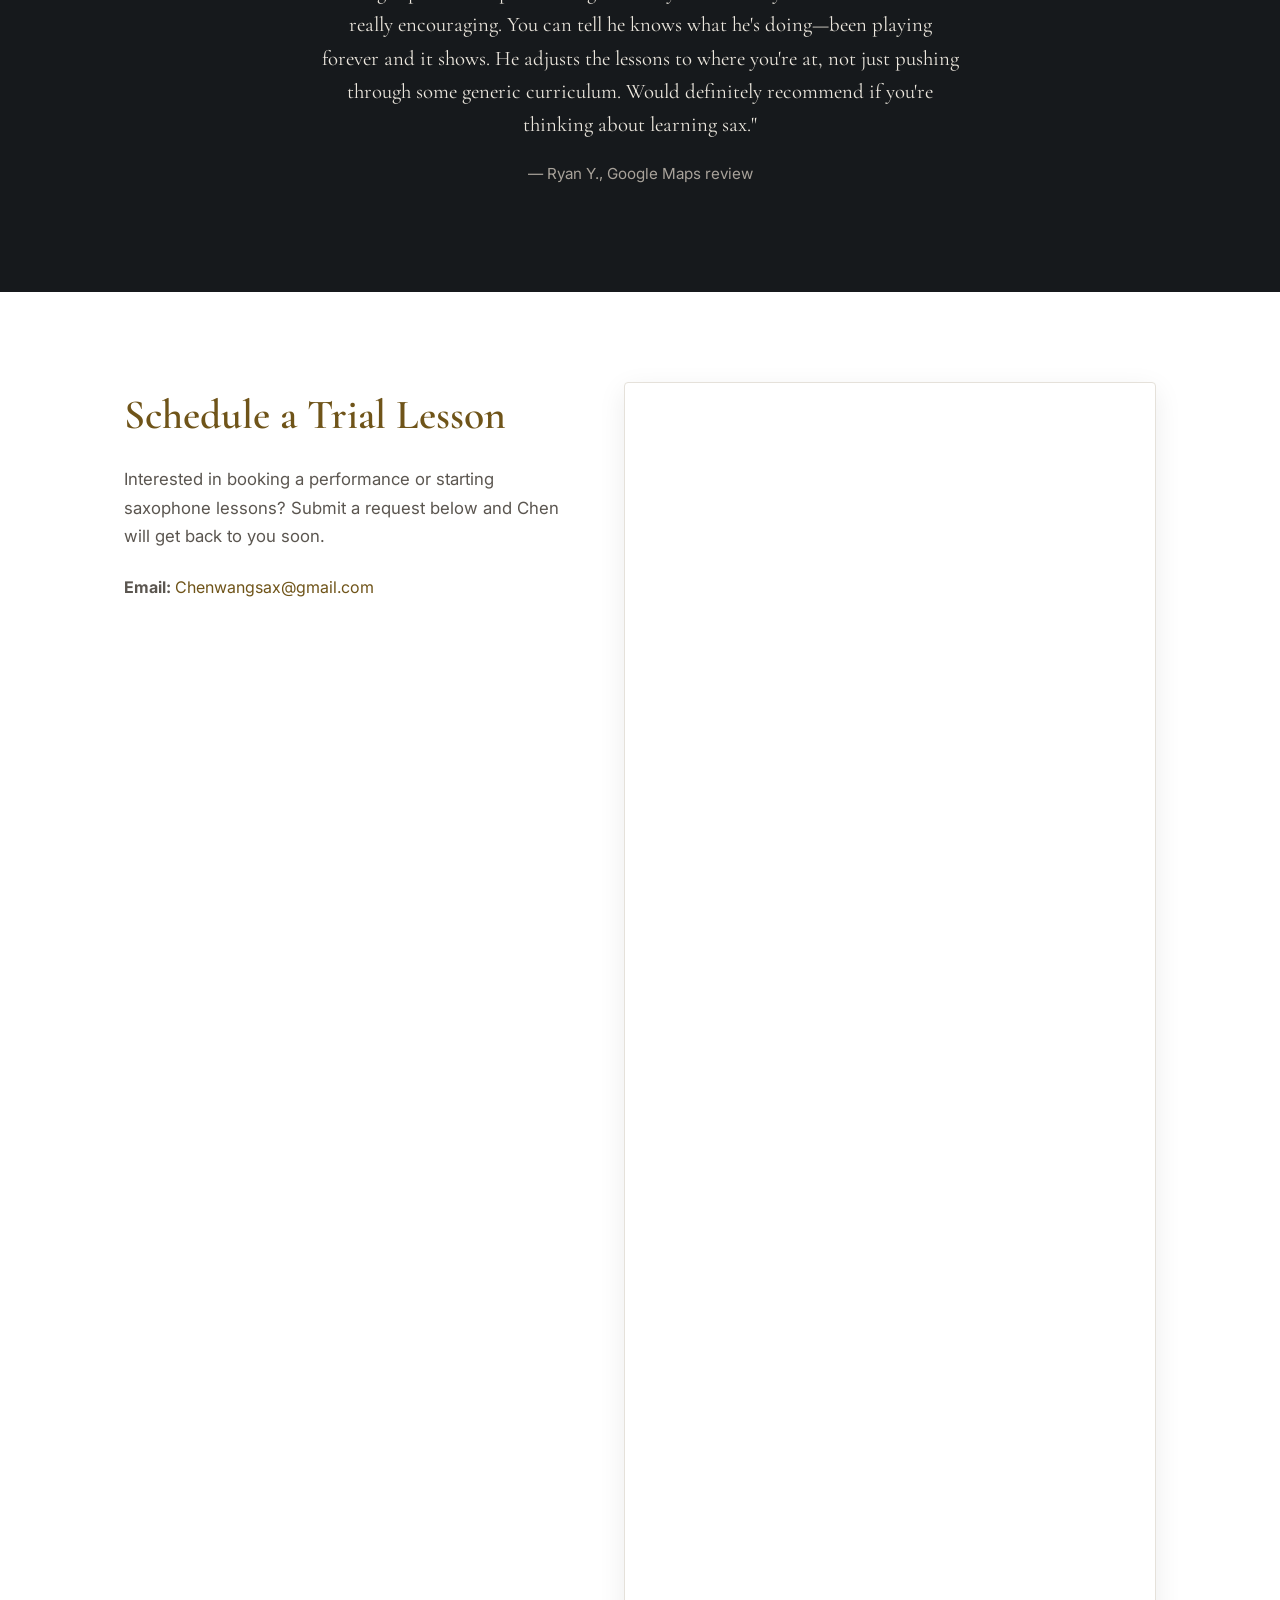
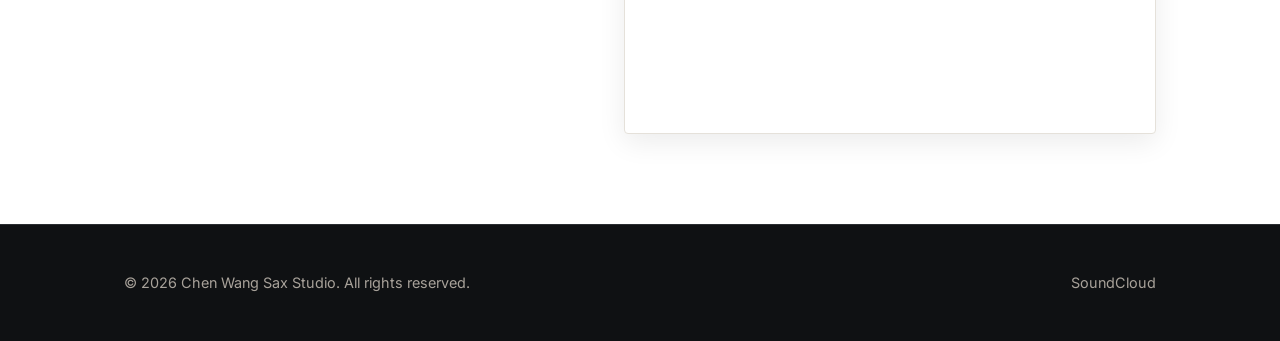
==== commit 9cce355c: "Add real logo to nav and favicon Crops the circular CW/saxophone icon mark out of the client's logo " ====
--- a/index.html
+++ b/index.html
@@ -18,7 +18,8 @@
 <link rel="alternate" hreflang="en" href="https://chenwangsaxstudio.com/">
 <link rel="alternate" hreflang="zh" href="https://chenwangsaxstudio.com/zh/">
 <link rel="alternate" hreflang="x-default" href="https://chenwangsaxstudio.com/">
-<link rel="icon" href="assets/favicon.svg" type="image/svg+xml">
+<link rel="icon" href="assets/logo-mark.png" type="image/png">
+<link rel="apple-touch-icon" href="assets/logo-mark.png">
 
 <meta property="og:type" content="website">
 <meta property="og:site_name" content="Chen Wang Sax Studio">
@@ -189,7 +190,7 @@
 window.ALT_LANG_URL = { zh: 'zh/' };
 (function () {
   var saved = localStorage.getItem('lang');
-  var lang = saved || (navigator.language && navigator.language.toLowerCase().indexOf('zh') === 0 ? 'zh' : 'en');
+  var lang = saved || 'en';
   document.documentElement.lang = lang;
   document.documentElement.dataset.lang = lang;
 })();
@@ -204,6 +205,7 @@
 <header class="site-header">
   <div class="container header-inner">
     <a href="#top" class="logo">
+      <img src="assets/logo-mark.png" alt="" class="logo-mark">
       <span class="lang-en">Chen Wang Sax Studio</span>
       <span class="lang-zh" hidden>王晨萨克斯工作室</span>
     </a>
--- a/assets/style.css
+++ b/assets/style.css
@@ -87,6 +87,11 @@
 }
 
 .logo {
+  display: flex;
+  align-items: center;
+  gap: 10px;
+  flex-shrink: 0;
+  white-space: nowrap;
   font-family: var(--font-heading);
   font-size: 1.4rem;
   font-weight: 700;
@@ -94,10 +99,17 @@
   letter-spacing: 0.5px;
 }
 .logo:hover { text-decoration: none; color: var(--brass-light); }
+.logo-mark {
+  width: 28px;
+  height: 28px;
+  border-radius: 50%;
+  display: block;
+  flex-shrink: 0;
+}
 
 .site-nav {
   display: flex;
-  gap: 28px;
+  gap: 20px;
 }
 
 .site-nav a {
@@ -106,6 +118,7 @@
   font-size: 0.95rem;
   font-weight: 500;
   padding-bottom: 4px;
+  white-space: nowrap;
 }
 .site-nav a::after {
   content: '';
@@ -133,6 +146,8 @@
   font-size: 0.85rem;
   font-weight: 600;
   cursor: pointer;
+  flex-shrink: 0;
+  white-space: nowrap;
   transition: border-color 0.2s ease, color 0.2s ease;
 }
 .lang-toggle:hover {
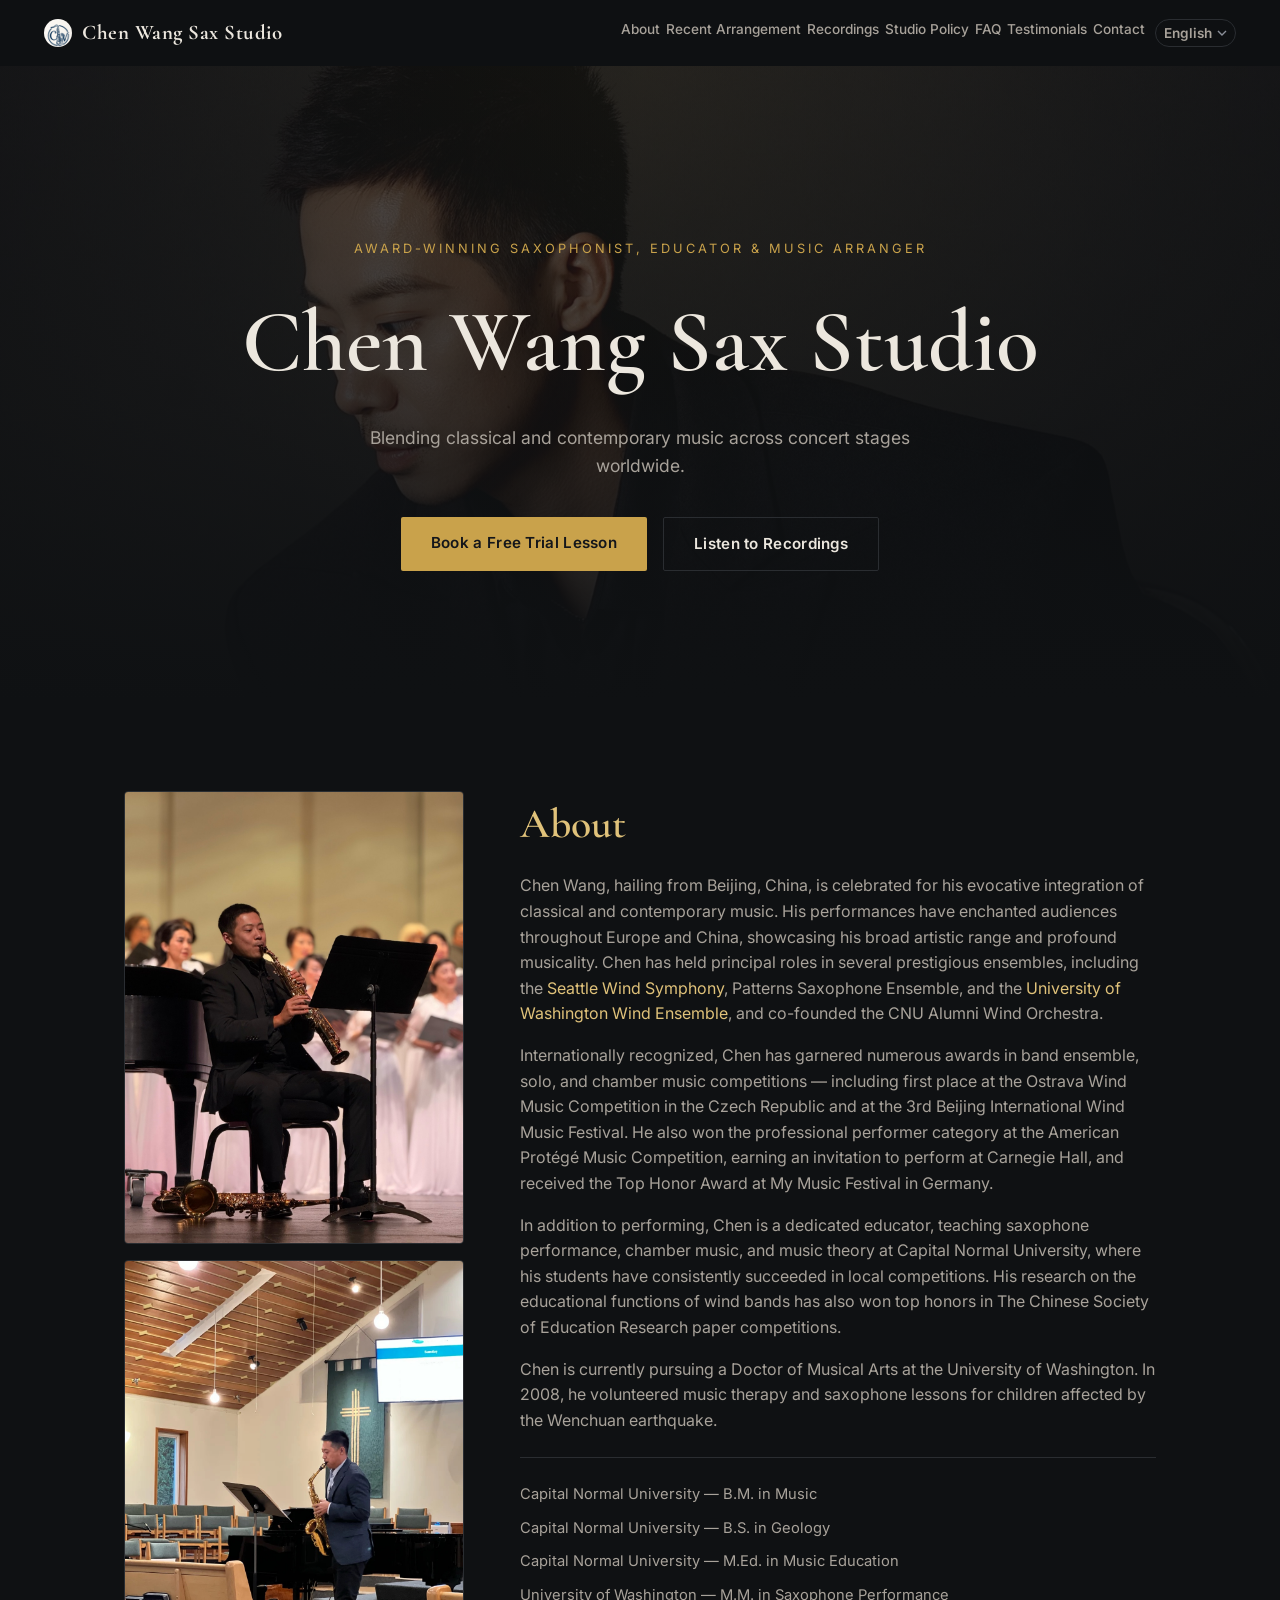
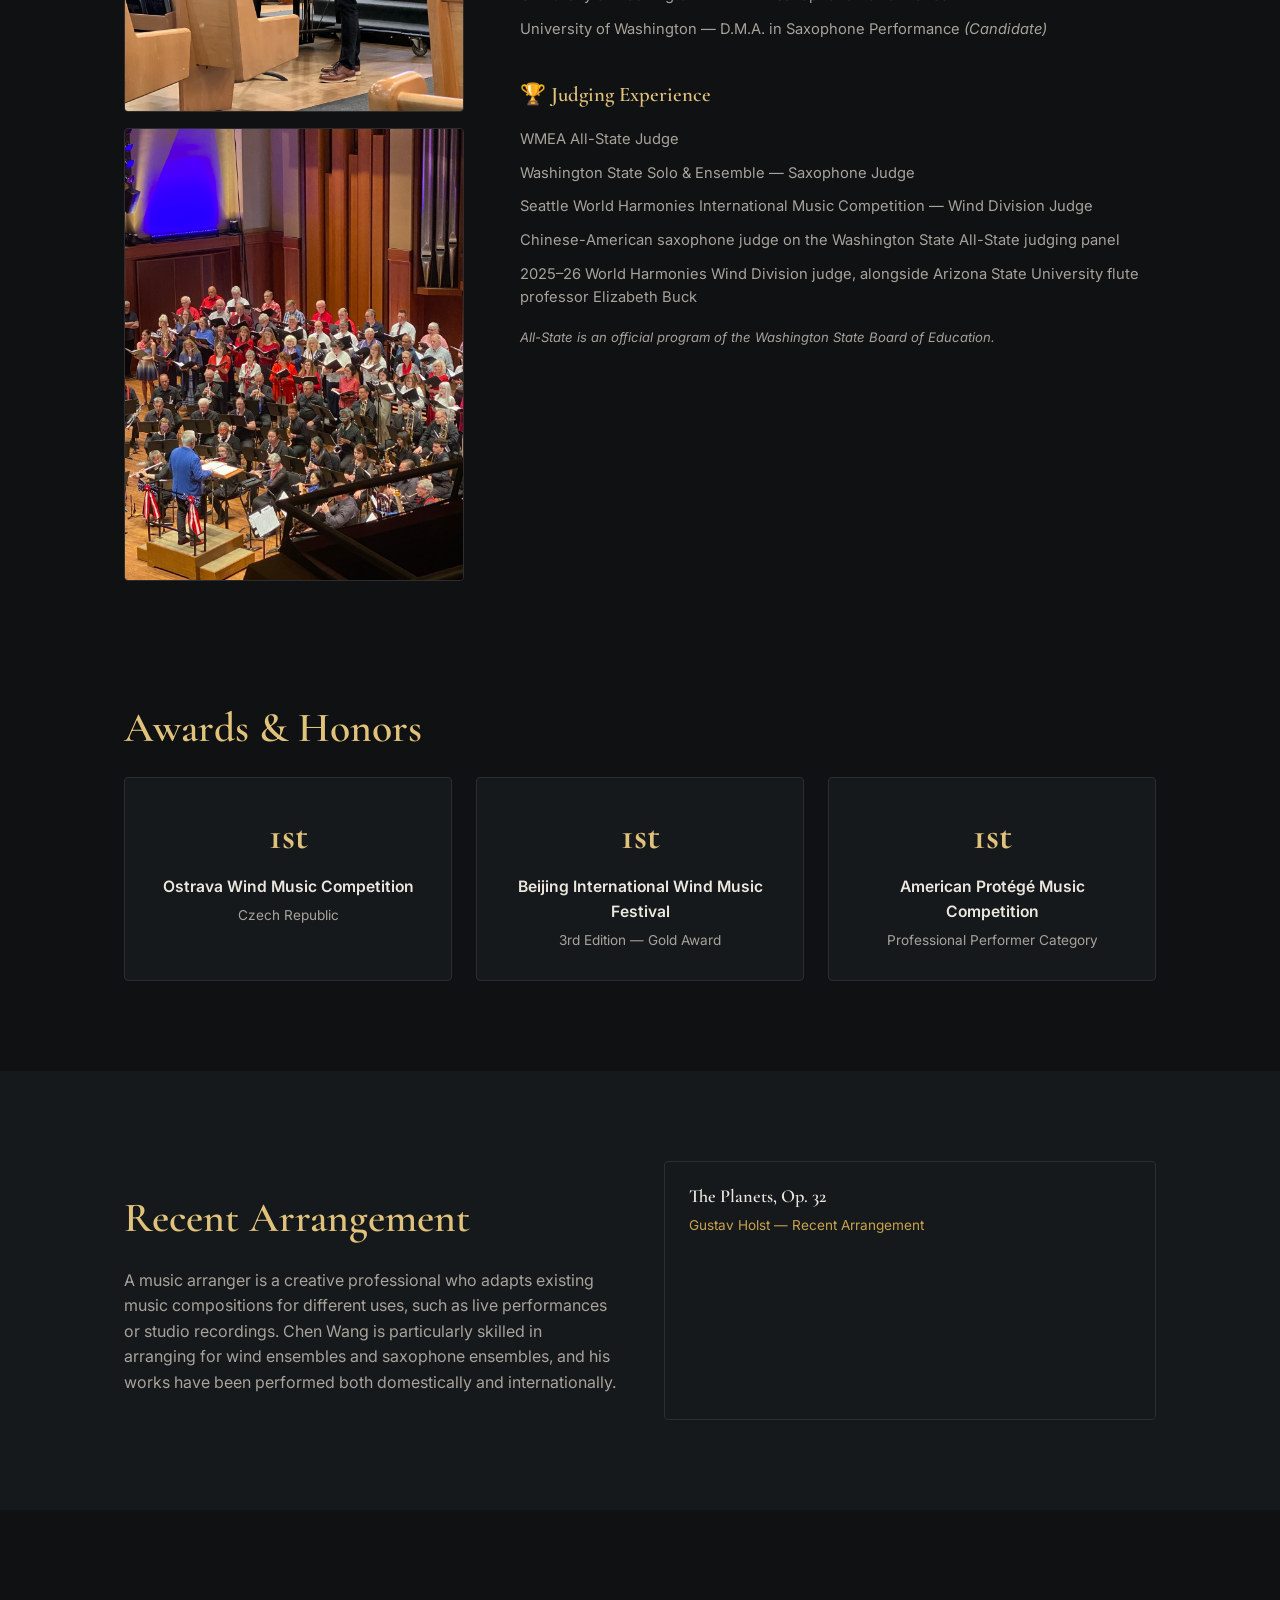
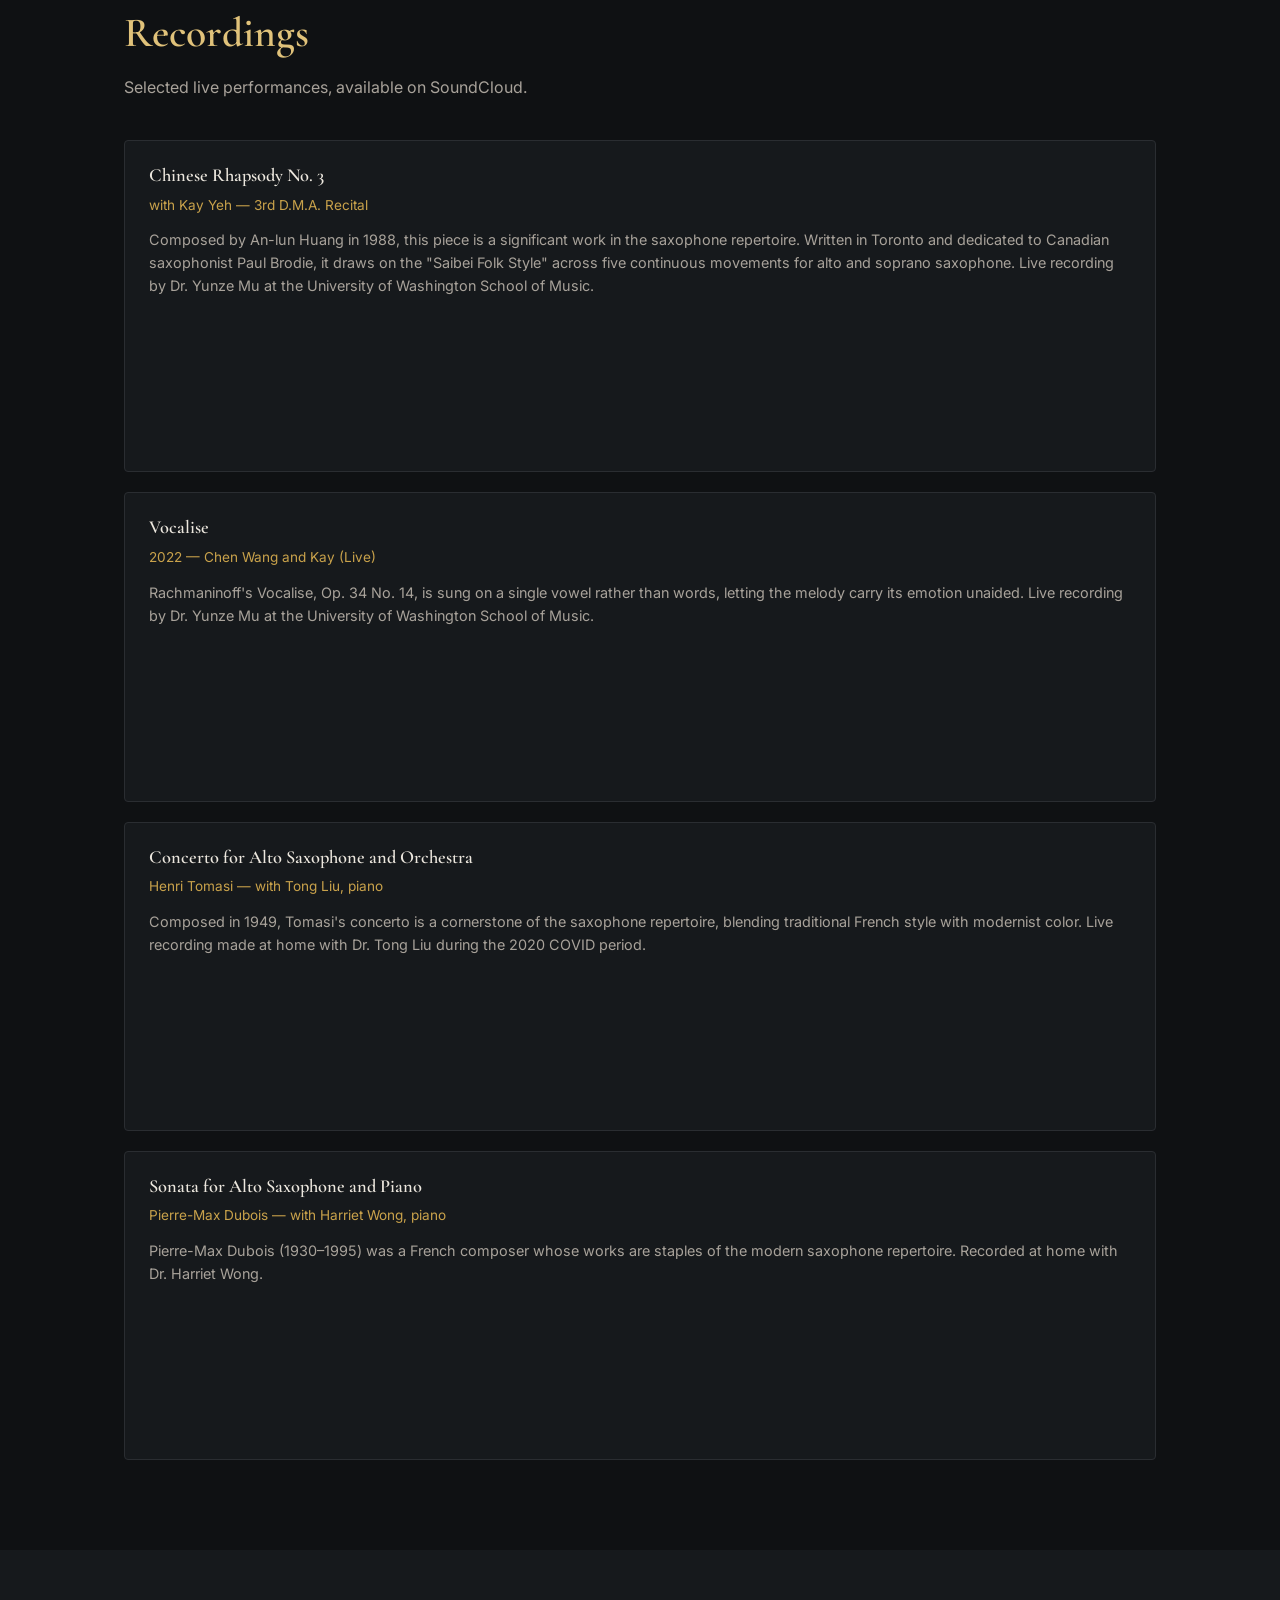
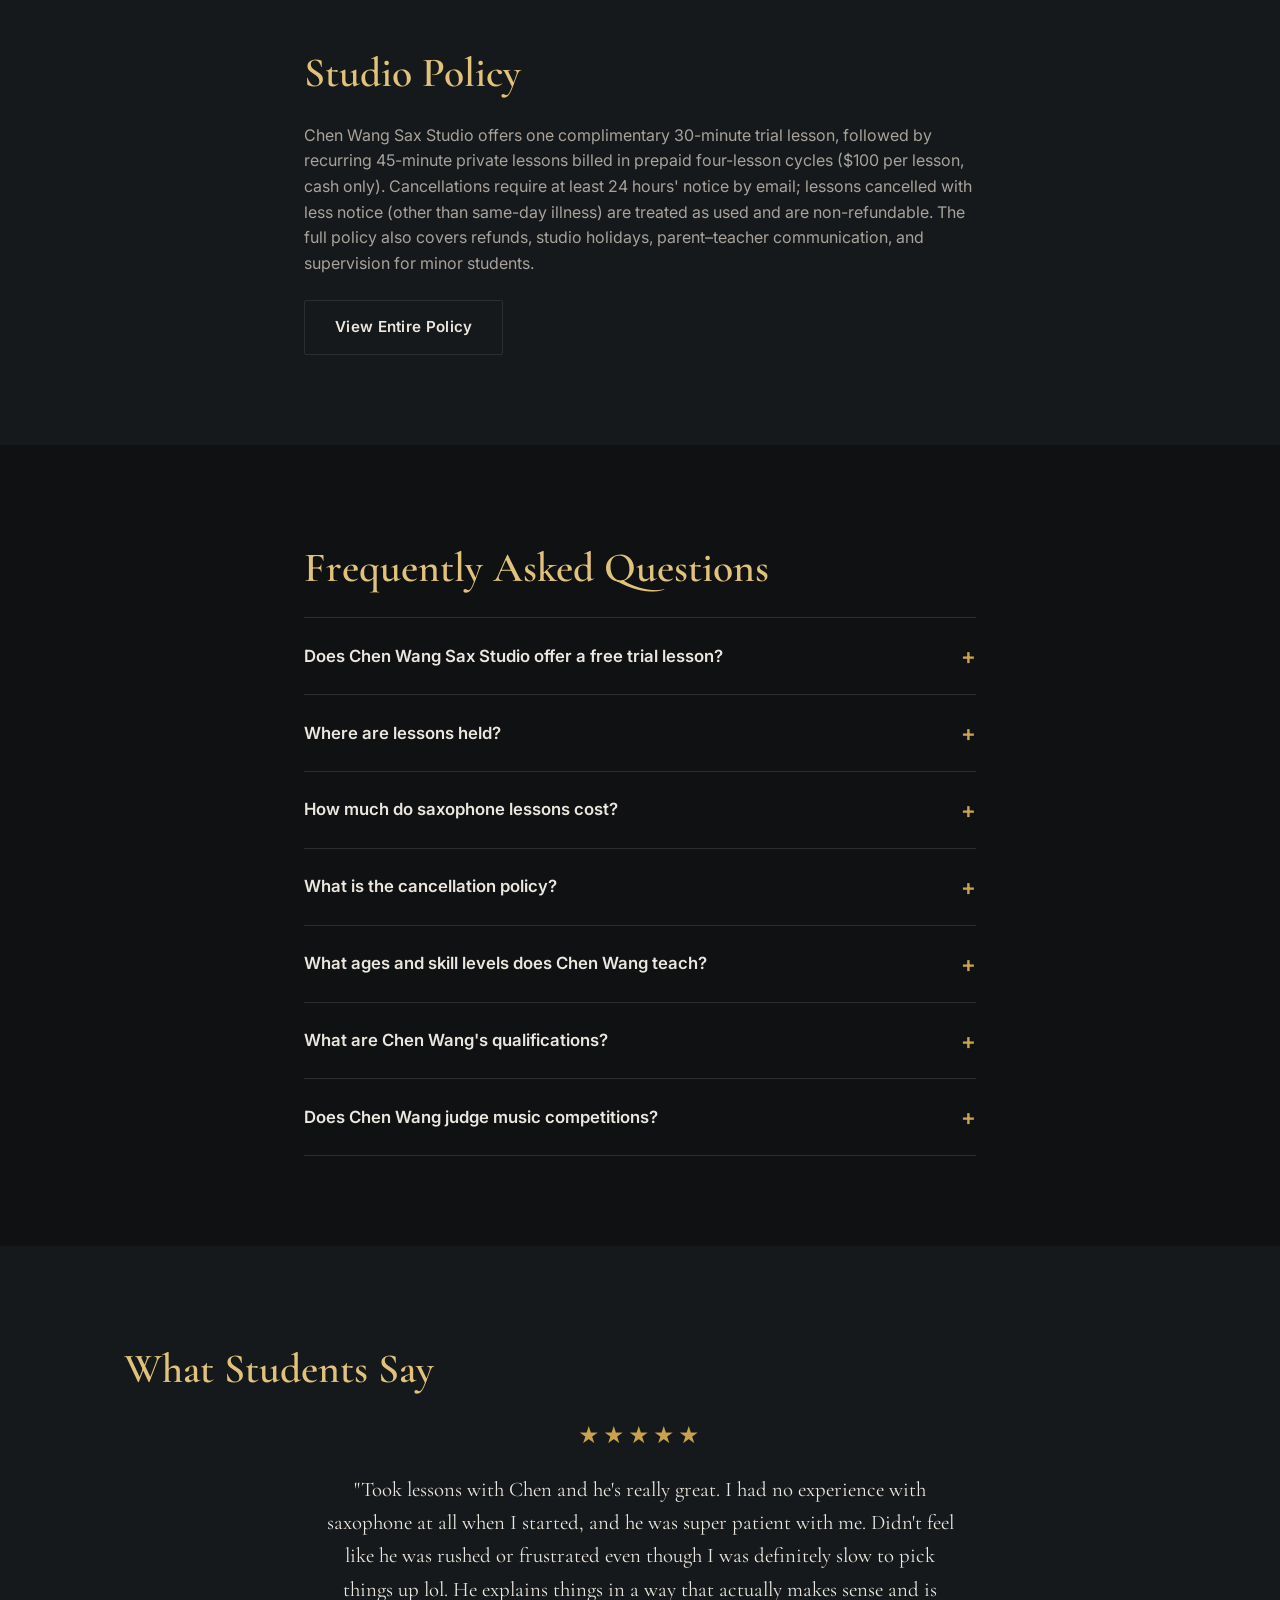
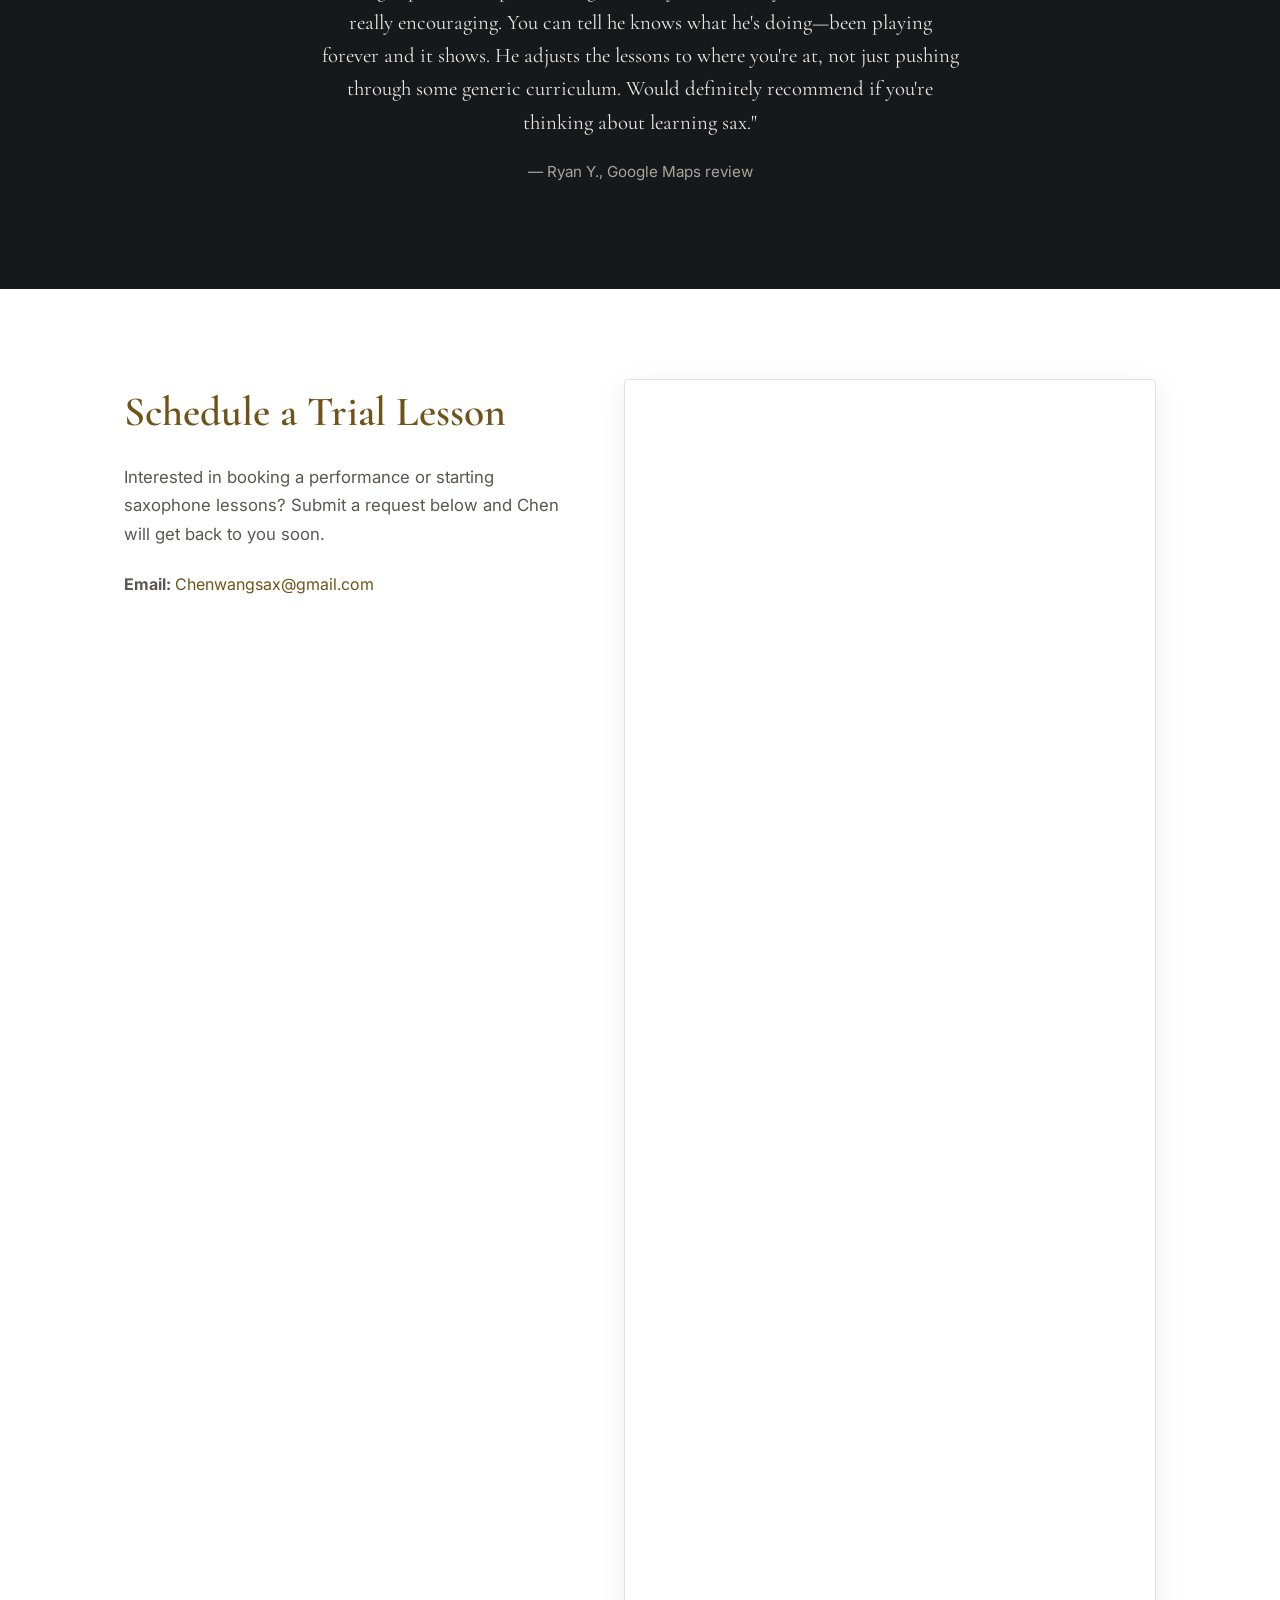
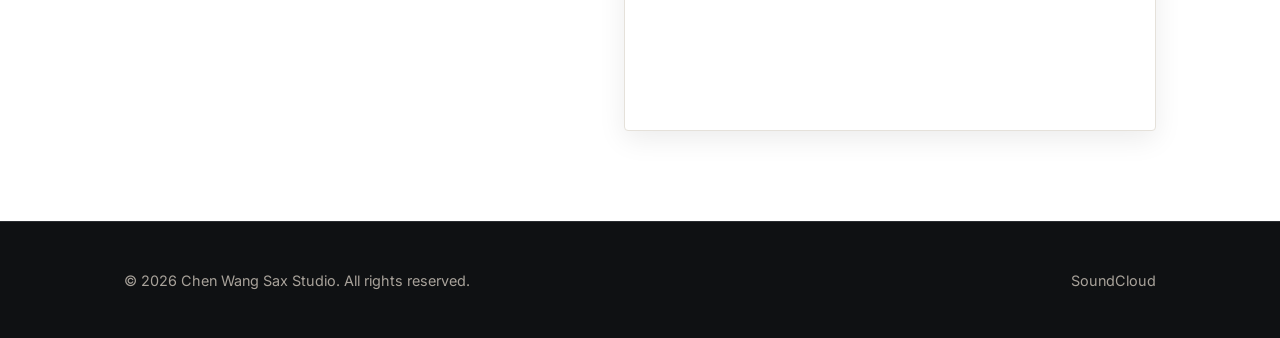
==== commit 719a7f52: "Fix header nav collision and add cache-busting for stale asset bug The English logo text is wider th" ====
--- a/index.html
+++ b/index.html
@@ -17,6 +17,7 @@
 <link rel="canonical" href="https://chenwangsaxstudio.com/">
 <link rel="alternate" hreflang="en" href="https://chenwangsaxstudio.com/">
 <link rel="alternate" hreflang="zh" href="https://chenwangsaxstudio.com/zh/">
+<link rel="alternate" hreflang="es" href="https://chenwangsaxstudio.com/es/">
 <link rel="alternate" hreflang="x-default" href="https://chenwangsaxstudio.com/">
 <link rel="icon" href="assets/logo-mark.png" type="image/png">
 <link rel="apple-touch-icon" href="assets/logo-mark.png">
@@ -29,6 +30,7 @@
 <meta property="og:image" content="https://chenwangsaxstudio.com/assets/photos/hero.jpg">
 <meta property="og:locale" content="en_US">
 <meta property="og:locale:alternate" content="zh_CN">
+<meta property="og:locale:alternate" content="es_ES">
 <meta name="twitter:card" content="summary_large_image">
 <meta name="twitter:title" content="Chen Wang Sax Studio | Saxophone Lessons in Bothell, WA">
 <meta name="twitter:description" content="Private saxophone lessons in Bothell, WA with award-winning saxophonist and educator Chen Wang (王晨). Free 30-minute trial lesson, all ages and skill levels welcome from across the Pacific Northwest.">
@@ -187,7 +189,7 @@
 }
 </script>
 <script>
-window.ALT_LANG_URL = { zh: 'zh/' };
+window.ALT_LANG_URL = { zh: 'zh/', es: 'es/' };
 (function () {
   var saved = localStorage.getItem('lang');
   var lang = saved || 'en';
@@ -198,7 +200,7 @@
 <link rel="preconnect" href="https://fonts.googleapis.com">
 <link rel="preconnect" href="https://fonts.gstatic.com" crossorigin>
 <link href="https://fonts.googleapis.com/css2?family=Cormorant+Garamond:wght@500;600;700&family=Inter:wght@400;500;600&family=Noto+Serif+SC:wght@600;700&family=Noto+Sans+SC:wght@400;500;600&display=swap" rel="stylesheet">
-<link rel="stylesheet" href="assets/style.css">
+<link rel="stylesheet" href="assets/style.css?v=20260827">
 </head>
 <body>
 
@@ -208,21 +210,24 @@
       <img src="assets/logo-mark.png" alt="" class="logo-mark">
       <span class="lang-en">Chen Wang Sax Studio</span>
       <span class="lang-zh" hidden>王晨萨克斯工作室</span>
+      <span class="lang-es" hidden>Chen Wang Sax Studio</span>
     </a>
     <button class="nav-toggle" id="navToggle" aria-label="Toggle navigation" aria-expanded="false">
       <span></span><span></span><span></span>
     </button>
     <nav class="site-nav" id="siteNav">
-      <a href="#about"><span class="lang-en">About</span><span class="lang-zh" hidden>关于</span></a>
-      <a href="#arrangement"><span class="lang-en">Recent Arrangement</span><span class="lang-zh" hidden>近期改编</span></a>
-      <a href="#recordings"><span class="lang-en">Recordings</span><span class="lang-zh" hidden>录音作品</span></a>
-      <a href="#policy"><span class="lang-en">Studio Policy</span><span class="lang-zh" hidden>工作室政策</span></a>
-      <a href="#faq"><span class="lang-en">FAQ</span><span class="lang-zh" hidden>常见问题</span></a>
-      <a href="#testimonials"><span class="lang-en">Testimonials</span><span class="lang-zh" hidden>学生评价</span></a>
-      <a href="#contact"><span class="lang-en">Contact</span><span class="lang-zh" hidden>联系方式</span></a>
-      <button class="lang-toggle" id="langToggle" type="button" aria-label="Switch language">
-        <span class="lang-toggle-target">中文</span>
-      </button>
+      <a href="#about"><span class="lang-en">About</span><span class="lang-zh" hidden>关于</span><span class="lang-es" hidden>Acerca de</span></a>
+      <a href="#arrangement"><span class="lang-en">Recent Arrangement</span><span class="lang-zh" hidden>近期改编</span><span class="lang-es" hidden>Arreglo Reciente</span></a>
+      <a href="#recordings"><span class="lang-en">Recordings</span><span class="lang-zh" hidden>录音作品</span><span class="lang-es" hidden>Grabaciones</span></a>
+      <a href="#policy"><span class="lang-en">Studio Policy</span><span class="lang-zh" hidden>工作室政策</span><span class="lang-es" hidden>Política del Estudio</span></a>
+      <a href="#faq"><span class="lang-en">FAQ</span><span class="lang-zh" hidden>常见问题</span><span class="lang-es" hidden>Preguntas Frecuentes</span></a>
+      <a href="#testimonials"><span class="lang-en">Testimonials</span><span class="lang-zh" hidden>学生评价</span><span class="lang-es" hidden>Testimonios</span></a>
+      <a href="#contact"><span class="lang-en">Contact</span><span class="lang-zh" hidden>联系方式</span><span class="lang-es" hidden>Contacto</span></a>
+      <select class="lang-select" id="langSelect" aria-label="Switch language">
+        <option value="en">English</option>
+        <option value="zh">中文</option>
+        <option value="es">Español</option>
+      </select>
     </nav>
   </div>
 </header>
@@ -237,23 +242,28 @@
       <p class="eyebrow hero-anim" style="--d:0">
         <span class="lang-en">Award-Winning Saxophonist, Educator &amp; Music Arranger</span>
         <span class="lang-zh" hidden>屡获殊荣的萨克斯演奏家、教育家与编曲人</span>
+        <span class="lang-es" hidden>Saxofonista, Educador y Arreglista Musical Galardonado</span>
       </p>
       <h1 class="hero-anim" style="--d:1">
         <span class="lang-en">Chen Wang Sax Studio</span>
         <span class="lang-zh" hidden>王晨萨克斯工作室</span>
+        <span class="lang-es" hidden>Chen Wang Sax Studio</span>
       </h1>
       <p class="hero-sub hero-anim" style="--d:2">
         <span class="lang-en">Blending classical and contemporary music across concert stages worldwide.</span>
         <span class="lang-zh" hidden>融合古典与当代音乐，足迹遍布世界各地的音乐舞台。</span>
+        <span class="lang-es" hidden>Fusionando música clásica y contemporánea en escenarios de conciertos alrededor del mundo.</span>
       </p>
       <div class="hero-cta hero-anim" style="--d:3">
         <a href="#contact" class="btn btn-primary">
           <span class="lang-en">Book a Free Trial Lesson</span>
           <span class="lang-zh" hidden>预约免费试听课</span>
+          <span class="lang-es" hidden>Reserva una Clase de Prueba Gratuita</span>
         </a>
         <a href="#recordings" class="btn btn-outline">
           <span class="lang-en">Listen to Recordings</span>
           <span class="lang-zh" hidden>聆听录音作品</span>
+          <span class="lang-es" hidden>Escuchar Grabaciones</span>
         </a>
       </div>
     </div>
@@ -267,7 +277,7 @@
         <img src="assets/photos/about-3.jpg" alt="Chen Wang performing with a wind ensemble" width="1400" height="1050" loading="lazy">
       </div>
       <div class="about-copy reveal">
-        <h2><span class="lang-en">About</span><span class="lang-zh" hidden>关于</span></h2>
+        <h2><span class="lang-en">About</span><span class="lang-zh" hidden>关于</span><span class="lang-es" hidden>Acerca de</span></h2>
 
         <p class="lang-en">
           Chen Wang, hailing from Beijing, China, is celebrated for his evocative integration of classical
@@ -287,6 +297,16 @@
           <a href="https://www.uwbands.com/" target="_blank" rel="noopener">华盛顿大学管乐团</a>，
           并共同创立了首都师范大学校友管乐团。
         </p>
+        <p class="lang-es" hidden>
+          Chen Wang, originario de Beijing, China, es reconocido por su evocadora integración de música
+          clásica y contemporánea. Sus interpretaciones han cautivado al público en Europa y China,
+          mostrando su amplio rango artístico y su profunda musicalidad. Chen ha ocupado puestos principales
+          en varios conjuntos de prestigio, incluyendo la
+          <a href="https://seattlewindsymphony.org/" target="_blank" rel="noopener">Seattle Wind Symphony</a>,
+          el Patterns Saxophone Ensemble y la
+          <a href="https://www.uwbands.com/" target="_blank" rel="noopener">University of Washington Wind Ensemble</a>,
+          y cofundó la CNU Alumni Wind Orchestra.
+        </p>
 
         <p class="lang-en">
           Internationally recognized, Chen has garnered numerous awards in band ensemble, solo, and chamber
@@ -300,6 +320,14 @@
           以及第三届北京国际管乐节金奖第一名。他还在美国新秀音乐比赛专业演奏家组荣获第一名，并因此获邀在卡内基音乐厅演出，
           此外还在德国My Music Festival上获得最高荣誉奖。
         </p>
+        <p class="lang-es" hidden>
+          Reconocido internacionalmente, Chen ha obtenido numerosos premios en concursos de conjuntos de
+          banda, solistas y música de cámara, incluyendo el primer lugar en el Ostrava Wind Music
+          Competition en la República Checa y en el 3.º Festival Internacional de Música de Viento de
+          Beijing. También ganó la categoría de intérprete profesional en el American Protégé Music
+          Competition, lo que le valió una invitación para actuar en el Carnegie Hall, y recibió el Top
+          Honor Award en el My Music Festival en Alemania.
+        </p>
 
         <p class="lang-en">
           In addition to performing, Chen is a dedicated educator, teaching saxophone performance, chamber
@@ -311,6 +339,13 @@
           除演奏事业外，王晨也是一位尽职的教育工作者，在首都师范大学教授萨克斯管演奏、室内乐及乐理课程，其学生屡次在地方比赛中
           取得优异成绩。他关于管乐队教育功能的研究论文，也曾在中国教育学会的论文评选中荣获最高奖项。
         </p>
+        <p class="lang-es" hidden>
+          Además de su carrera como intérprete, Chen es un educador dedicado que enseña interpretación de
+          saxofón, música de cámara y teoría musical en la Universidad Normal de Capital, donde sus
+          estudiantes han obtenido resultados sobresalientes en competencias locales de manera constante.
+          Su investigación sobre las funciones educativas de las bandas de viento también ha recibido los
+          máximos honores en los concursos de ponencias de la Sociedad China de Investigación Educativa.
+        </p>
 
         <p class="lang-en">
           Chen is currently pursuing a Doctor of Musical Arts at the University of Washington. In 2008, he
@@ -319,59 +354,76 @@
         <p class="lang-zh" hidden>
           王晨目前正在华盛顿大学攻读音乐艺术博士学位（D.M.A.）。2008年，他曾志愿为汶川地震灾区的儿童提供音乐治疗与萨克斯管教学。
         </p>
+        <p class="lang-es" hidden>
+          Actualmente, Chen está cursando un Doctorado en Artes Musicales (D.M.A.) en la University of
+          Washington. En 2008, ofreció voluntariamente musicoterapia y clases de saxofón a niños afectados
+          por el terremoto de Wenchuan.
+        </p>
 
         <ul class="education-list">
           <li>
             <span class="lang-en">Capital Normal University — B.M. in Music</span>
             <span class="lang-zh" hidden>首都师范大学 — 音乐学学士（B.M.）</span>
+            <span class="lang-es" hidden>Universidad Normal de Capital — Licenciatura en Música (B.M.)</span>
           </li>
           <li>
             <span class="lang-en">Capital Normal University — B.S. in Geology</span>
             <span class="lang-zh" hidden>首都师范大学 — 地质学学士（B.S.）</span>
+            <span class="lang-es" hidden>Universidad Normal de Capital — Licenciatura en Geología (B.S.)</span>
           </li>
           <li>
             <span class="lang-en">Capital Normal University — M.Ed. in Music Education</span>
             <span class="lang-zh" hidden>首都师范大学 — 音乐教育硕士（M.Ed.）</span>
+            <span class="lang-es" hidden>Universidad Normal de Capital — Maestría en Educación Musical (M.Ed.)</span>
           </li>
           <li>
             <span class="lang-en">University of Washington — M.M. in Saxophone Performance</span>
             <span class="lang-zh" hidden>华盛顿大学 — 萨克斯管演奏硕士（M.M.）</span>
+            <span class="lang-es" hidden>University of Washington — Maestría en Interpretación de Saxofón (M.M.)</span>
           </li>
           <li>
             <span class="lang-en">University of Washington — D.M.A. in Saxophone Performance <em>(Candidate)</em></span>
             <span class="lang-zh" hidden>华盛顿大学 — 萨克斯管演奏艺术博士（D.M.A.）</span>
+            <span class="lang-es" hidden>University of Washington — Doctorado en Interpretación de Saxofón (D.M.A.) <em>(Candidato)</em></span>
           </li>
         </ul>
 
         <h3>
           <span class="lang-en">🏆 Judging Experience</span>
           <span class="lang-zh" hidden>🏆 评委经历</span>
+          <span class="lang-es" hidden>🏆 Experiencia como Jurado</span>
         </h3>
         <ul class="judging-list">
           <li>
             <span class="lang-en">WMEA All-State Judge</span>
             <span class="lang-zh" hidden>WMEA All-State 评委</span>
+            <span class="lang-es" hidden>Jurado de WMEA All-State</span>
           </li>
           <li>
             <span class="lang-en">Washington State Solo &amp; Ensemble — Saxophone Judge</span>
             <span class="lang-zh" hidden>Washington State Solo &amp; Ensemble 萨克斯管评委</span>
+            <span class="lang-es" hidden>Washington State Solo &amp; Ensemble — Jurado de Saxofón</span>
           </li>
           <li>
             <span class="lang-en">Seattle World Harmonies International Music Competition — Wind Division Judge</span>
             <span class="lang-zh" hidden>Seattle World Harmonies International Music Competition Wind Division 评委</span>
+            <span class="lang-es" hidden>Seattle World Harmonies International Music Competition — Jurado de la División de Viento</span>
           </li>
           <li>
             <span class="lang-en">Chinese-American saxophone judge on the Washington State All-State judging panel</span>
             <span class="lang-zh" hidden>华盛顿州 All-State 评审中的华人萨克斯管评委</span>
+            <span class="lang-es" hidden>Jurado chino-estadounidense de saxofón en el panel de jueces de Washington State All-State</span>
           </li>
           <li>
             <span class="lang-en">2025–26 World Harmonies Wind Division judge, alongside Arizona State University flute professor Elizabeth Buck</span>
             <span class="lang-zh" hidden>2025–26 World Harmonies Wind Division 与 Arizona State University 长笛教授 Elizabeth Buck 共同担任评委</span>
+            <span class="lang-es" hidden>Jurado de la División de Viento de World Harmonies 2025–26, junto con la profesora de flauta de Arizona State University, Elizabeth Buck</span>
           </li>
         </ul>
         <p class="judging-note">
           <span class="lang-en">All-State is an official program of the Washington State Board of Education.</span>
           <span class="lang-zh" hidden>All-State 是华盛顿州教育委员会官方的活动。</span>
+          <span class="lang-es" hidden>All-State es un programa oficial de la Junta de Educación del Estado de Washington.</span>
         </p>
       </div>
     </div>
@@ -379,22 +431,22 @@
 
   <section class="awards section">
     <div class="container">
-      <h2 class="reveal"><span class="lang-en">Awards &amp; Honors</span><span class="lang-zh" hidden>获奖荣誉</span></h2>
+      <h2 class="reveal"><span class="lang-en">Awards &amp; Honors</span><span class="lang-zh" hidden>获奖荣誉</span><span class="lang-es" hidden>Premios y Reconocimientos</span></h2>
       <div class="awards-grid">
         <div class="award-item reveal">
-          <span class="award-rank"><span class="lang-en">1st</span><span class="lang-zh" hidden>第一名</span></span>
-          <span class="award-name"><span class="lang-en">Ostrava Wind Music Competition</span><span class="lang-zh" hidden>奥斯特拉发管乐音乐比赛</span></span>
-          <span class="award-place"><span class="lang-en">Czech Republic</span><span class="lang-zh" hidden>捷克共和国</span></span>
+          <span class="award-rank"><span class="lang-en">1st</span><span class="lang-zh" hidden>第一名</span><span class="lang-es" hidden>1.º</span></span>
+          <span class="award-name"><span class="lang-en">Ostrava Wind Music Competition</span><span class="lang-zh" hidden>奥斯特拉发管乐音乐比赛</span><span class="lang-es" hidden>Concurso de Música de Viento de Ostrava</span></span>
+          <span class="award-place"><span class="lang-en">Czech Republic</span><span class="lang-zh" hidden>捷克共和国</span><span class="lang-es" hidden>República Checa</span></span>
         </div>
         <div class="award-item reveal">
-          <span class="award-rank"><span class="lang-en">1st</span><span class="lang-zh" hidden>第一名</span></span>
-          <span class="award-name"><span class="lang-en">Beijing International Wind Music Festival</span><span class="lang-zh" hidden>北京国际管乐节</span></span>
-          <span class="award-place"><span class="lang-en">3rd Edition — Gold Award</span><span class="lang-zh" hidden>第三届 — 金奖</span></span>
+          <span class="award-rank"><span class="lang-en">1st</span><span class="lang-zh" hidden>第一名</span><span class="lang-es" hidden>1.º</span></span>
+          <span class="award-name"><span class="lang-en">Beijing International Wind Music Festival</span><span class="lang-zh" hidden>北京国际管乐节</span><span class="lang-es" hidden>Festival Internacional de Música de Viento de Beijing</span></span>
+          <span class="award-place"><span class="lang-en">3rd Edition — Gold Award</span><span class="lang-zh" hidden>第三届 — 金奖</span><span class="lang-es" hidden>3.ª Edición — Medalla de Oro</span></span>
         </div>
         <div class="award-item reveal">
-          <span class="award-rank"><span class="lang-en">1st</span><span class="lang-zh" hidden>第一名</span></span>
-          <span class="award-name"><span class="lang-en">American Protégé Music Competition</span><span class="lang-zh" hidden>美国新秀音乐比赛</span></span>
-          <span class="award-place"><span class="lang-en">Professional Performer Category</span><span class="lang-zh" hidden>专业演奏家组</span></span>
+          <span class="award-rank"><span class="lang-en">1st</span><span class="lang-zh" hidden>第一名</span><span class="lang-es" hidden>1.º</span></span>
+          <span class="award-name"><span class="lang-en">American Protégé Music Competition</span><span class="lang-zh" hidden>美国新秀音乐比赛</span><span class="lang-es" hidden>Concurso de Música American Protégé</span></span>
+          <span class="award-place"><span class="lang-en">Professional Performer Category</span><span class="lang-zh" hidden>专业演奏家组</span><span class="lang-es" hidden>Categoría de Intérprete Profesional</span></span>
         </div>
       </div>
     </div>
@@ -403,7 +455,7 @@
   <section id="arrangement" class="section section-alt">
     <div class="container arrangement-grid">
       <div class="arrangement-copy reveal">
-        <h2><span class="lang-en">Recent Arrangement</span><span class="lang-zh" hidden>近期改编</span></h2>
+        <h2><span class="lang-en">Recent Arrangement</span><span class="lang-zh" hidden>近期改编</span><span class="lang-es" hidden>Arreglo Reciente</span></h2>
         <p class="lang-en">
           A music arranger is a creative professional who adapts existing music compositions for different
           uses, such as live performances or studio recordings. Chen Wang is particularly skilled in
@@ -413,6 +465,12 @@
         <p class="lang-zh" hidden>
           编曲人是一种富有创造力的职业，负责将现有音乐作品加以改编，以适应现场演出或录音室制作等不同用途。王晨尤其擅长为
           管乐团与萨克斯管重奏团编曲，其作品已在国内外多次上演。
+        </p>
+        <p class="lang-es" hidden>
+          Un arreglista musical es un profesional creativo que adapta composiciones musicales existentes
+          para distintos usos, como interpretaciones en vivo o grabaciones de estudio. Chen Wang tiene
+          especial habilidad para arreglar obras para conjuntos de viento y conjuntos de saxofones, y sus
+          obras se han interpretado tanto en su país como internacionalmente.
         </p>
       </div>
 
@@ -422,6 +480,7 @@
           <p class="audio-meta">
             <span class="lang-en">Gustav Holst — Recent Arrangement</span>
             <span class="lang-zh" hidden>古斯塔夫·霍尔斯特 — 近期改编</span>
+            <span class="lang-es" hidden>Gustav Holst — Arreglo Reciente</span>
           </p>
         </div>
         <iframe
@@ -439,10 +498,11 @@
 
   <section id="recordings" class="section">
     <div class="container">
-      <h2 class="reveal"><span class="lang-en">Recordings</span><span class="lang-zh" hidden>录音作品</span></h2>
+      <h2 class="reveal"><span class="lang-en">Recordings</span><span class="lang-zh" hidden>录音作品</span><span class="lang-es" hidden>Grabaciones</span></h2>
       <p class="section-sub reveal">
         <span class="lang-en">Selected live performances, available on SoundCloud.</span>
         <span class="lang-zh" hidden>精选现场录音，可在SoundCloud收听。</span>
+        <span class="lang-es" hidden>Selección de interpretaciones en vivo, disponibles en SoundCloud.</span>
       </p>
 
       <div class="audio-stack">
@@ -451,10 +511,12 @@
             <h3>
               <span class="lang-en">Chinese Rhapsody No. 3</span>
               <span class="lang-zh" hidden>中国狂想曲第三号</span>
+              <span class="lang-es" hidden>Rapsodia China No. 3</span>
             </h3>
             <p class="audio-meta">
               <span class="lang-en">with Kay Yeh — 3rd D.M.A. Recital</span>
               <span class="lang-zh" hidden>与Kay Yeh合作 — 第三次音乐艺术博士独奏会</span>
+              <span class="lang-es" hidden>con Kay Yeh — 3.er Recital de D.M.A.</span>
             </p>
             <p class="lang-en">
               Composed by An-lun Huang in 1988, this piece is a significant work in the saxophone repertoire.
@@ -466,6 +528,13 @@
               此曲由黄安伦于1988年创作，是萨克斯管曲目中的重要作品。该作品写于多伦多，题献给加拿大萨克斯管演奏家保罗·布罗迪，
               全曲由中音与高音萨克斯管演奏的五个连续乐章组成，融入了"塞北民歌风格"的音乐元素。现场录音由穆韵泽教授于
               华盛顿大学音乐学院录制。
+            </p>
+            <p class="lang-es" hidden>
+              Compuesta por An-lun Huang en 1988, esta obra es una pieza destacada del repertorio para
+              saxofón. Escrita en Toronto y dedicada al saxofonista canadiense Paul Brodie, se inspira en el
+              "estilo folclórico de Saibei" a lo largo de cinco movimientos continuos para saxofón alto y
+              soprano. Grabación en vivo realizada por el Dr. Yunze Mu en la University of Washington School
+              of Music.
             </p>
           </div>
           <iframe
@@ -484,10 +553,12 @@
             <h3>
               <span class="lang-en">Vocalise</span>
               <span class="lang-zh" hidden>无词歌（Vocalise）</span>
+              <span class="lang-es" hidden>Vocalise</span>
             </h3>
             <p class="audio-meta">
               <span class="lang-en">2022 — Chen Wang and Kay (Live)</span>
               <span class="lang-zh" hidden>2022年 — 王晨与Kay Yeh（现场录音）</span>
+              <span class="lang-es" hidden>2022 — Chen Wang y Kay (En Vivo)</span>
             </p>
             <p class="lang-en">
               Rachmaninoff's Vocalise, Op. 34 No. 14, is sung on a single vowel rather than words, letting the
@@ -497,6 +568,11 @@
             <p class="lang-zh" hidden>
               拉赫玛尼诺夫的《无词歌》，作品34之14，全曲仅以单一元音演唱，不使用歌词，让旋律独自承载情感的表达。
               现场录音由穆韵泽教授于华盛顿大学音乐学院录制。
+            </p>
+            <p class="lang-es" hidden>
+              El Vocalise de Rachmaninoff, Op. 34 No. 14, se canta sobre una sola vocal en lugar de palabras,
+              dejando que la melodía transmita su emoción sin ayuda del texto. Grabación en vivo realizada
+              por el Dr. Yunze Mu en la University of Washington School of Music.
             </p>
           </div>
           <iframe
@@ -515,10 +591,12 @@
             <h3>
               <span class="lang-en">Concerto for Alto Saxophone and Orchestra</span>
               <span class="lang-zh" hidden>中音萨克斯管协奏曲</span>
+              <span class="lang-es" hidden>Concierto para Saxofón Alto y Orquesta</span>
             </h3>
             <p class="audio-meta">
               <span class="lang-en">Henri Tomasi — with Tong Liu, piano</span>
               <span class="lang-zh" hidden>亨利·托马西 — 与刘桐（钢琴）合作</span>
+              <span class="lang-es" hidden>Henri Tomasi — con Tong Liu, piano</span>
             </p>
             <p class="lang-en">
               Composed in 1949, Tomasi's concerto is a cornerstone of the saxophone repertoire, blending
@@ -528,6 +606,11 @@
             <p class="lang-zh" hidden>
               此协奏曲创作于1949年，是萨克斯管曲目中的基石之作，融合了传统法国音乐风格与现代主义色彩。这是2020年新冠疫情
               期间，与刘桐博士在家中录制的现场版本。
+            </p>
+            <p class="lang-es" hidden>
+              Compuesto en 1949, el concierto de Tomasi es una obra fundamental del repertorio para saxofón,
+              que combina el estilo tradicional francés con matices modernistas. Grabación en vivo realizada
+              en casa con la Dra. Tong Liu durante el período de COVID de 2020.
             </p>
           </div>
           <iframe
@@ -546,10 +629,12 @@
             <h3>
               <span class="lang-en">Sonata for Alto Saxophone and Piano</span>
               <span class="lang-zh" hidden>中音萨克斯管与钢琴奏鸣曲</span>
+              <span class="lang-es" hidden>Sonata para Saxofón Alto y Piano</span>
             </h3>
             <p class="audio-meta">
               <span class="lang-en">Pierre-Max Dubois — with Harriet Wong, piano</span>
               <span class="lang-zh" hidden>皮埃尔-马克斯·杜布瓦 — 与Harriet Wong（钢琴）合作</span>
+              <span class="lang-es" hidden>Pierre-Max Dubois — con Harriet Wong, piano</span>
             </p>
             <p class="lang-en">
               Pierre-Max Dubois (1930–1995) was a French composer whose works are staples of the modern
@@ -558,6 +643,10 @@
             <p class="lang-zh" hidden>
               皮埃尔-马克斯·杜布瓦（1930–1995）是一位法国作曲家，其作品是现代萨克斯管曲目中的常备曲目。此录音与
               Harriet Wong博士在家中录制完成。
+            </p>
+            <p class="lang-es" hidden>
+              Pierre-Max Dubois (1930–1995) fue un compositor francés cuyas obras son fundamentales en el
+              repertorio moderno para saxofón. Grabado en casa con la Dra. Harriet Wong.
             </p>
           </div>
           <iframe
@@ -576,7 +665,7 @@
 
   <section id="policy" class="section section-alt">
     <div class="container policy-copy reveal">
-      <h2><span class="lang-en">Studio Policy</span><span class="lang-zh" hidden>工作室政策</span></h2>
+      <h2><span class="lang-en">Studio Policy</span><span class="lang-zh" hidden>工作室政策</span><span class="lang-es" hidden>Política del Estudio</span></h2>
       <p class="lang-en">
         Chen Wang Sax Studio offers one complimentary 30-minute trial lesson, followed by recurring
         45-minute private lessons billed in prepaid four-lesson cycles ($100 per lesson, cash only).
@@ -590,48 +679,64 @@
         生病外，未提前24小时通知的取消将视为已上课，不予退款。完整政策还包括退款规定、工作室假期、
         家长与教师沟通方式，以及未成年学生的看护安排等内容。
       </p>
+      <p class="lang-es" hidden>
+        Chen Wang Sax Studio ofrece una clase de prueba gratuita de 30 minutos, seguida de clases privadas
+        regulares de 45 minutos facturadas por adelantado en ciclos de cuatro clases ($100 por clase, solo
+        en efectivo). Las cancelaciones requieren un aviso de al menos 24 horas por correo electrónico; las
+        clases canceladas con menos aviso (salvo enfermedad el mismo día) se consideran utilizadas y no son
+        reembolsables. La política completa también cubre reembolsos, días festivos del estudio,
+        comunicación entre padres y maestro, y supervisión de estudiantes menores de edad.
+      </p>
       <a href="policy.html" class="btn btn-outline">
         <span class="lang-en">View Entire Policy</span>
         <span class="lang-zh" hidden>查看完整政策</span>
+        <span class="lang-es" hidden>Ver Política Completa</span>
       </a>
     </div>
   </section>
 
   <section id="faq" class="section">
     <div class="container faq-copy reveal">
-      <h2><span class="lang-en">Frequently Asked Questions</span><span class="lang-zh" hidden>常见问题</span></h2>
+      <h2><span class="lang-en">Frequently Asked Questions</span><span class="lang-zh" hidden>常见问题</span><span class="lang-es" hidden>Preguntas Frecuentes</span></h2>
 
       <details class="faq-item">
         <summary>
           <span class="lang-en">Does Chen Wang Sax Studio offer a free trial lesson?</span>
           <span class="lang-zh" hidden>王晨萨克斯工作室是否提供免费试听课？</span>
+          <span class="lang-es" hidden>¿Ofrece Chen Wang Sax Studio una clase de prueba gratuita?</span>
         </summary>
         <p class="lang-en">Yes. New students receive one complimentary 30-minute trial lesson before starting regular 45-minute private lessons.</p>
         <p class="lang-zh" hidden>是的。新生可享受一次30分钟的免费试听课，随后开始常规的45分钟私教课程。</p>
+        <p class="lang-es" hidden>Sí. Los nuevos estudiantes reciben una clase de prueba gratuita de 30 minutos antes de comenzar las clases privadas regulares de 45 minutos.</p>
       </details>
 
       <details class="faq-item">
         <summary>
           <span class="lang-en">Where are lessons held?</span>
           <span class="lang-zh" hidden>课程在哪里进行？</span>
+          <span class="lang-es" hidden>¿Dónde se imparten las clases?</span>
         </summary>
         <p class="lang-en">Lessons are taught in person in the Bothell, WA area. Students from across the Pacific Northwest are welcome.</p>
         <p class="lang-zh" hidden>课程在美国华盛顿州博塞尔（Bothell）地区面授进行，欢迎太平洋西北地区（PNW）的学生前来学习。</p>
+        <p class="lang-es" hidden>Las clases se imparten en persona en el área de Bothell, WA. Se aceptan estudiantes de todo el noroeste del Pacífico.</p>
       </details>
 
       <details class="faq-item">
         <summary>
           <span class="lang-en">How much do saxophone lessons cost?</span>
           <span class="lang-zh" hidden>萨克斯管课程收费如何？</span>
+          <span class="lang-es" hidden>¿Cuánto cuestan las clases de saxofón?</span>
         </summary>
         <p class="lang-en">Private lessons are $100 per 45-minute session, billed in prepaid four-lesson cycles (cash only).</p>
         <p class="lang-zh" hidden>私教课程每节45分钟，收费100美元，按四节课为一个周期预先收取（仅收现金）。</p>
+        <p class="lang-es" hidden>Las clases privadas cuestan $100 por sesión de 45 minutos, facturadas por adelantado en ciclos de cuatro clases (solo en efectivo).</p>
       </details>
 
       <details class="faq-item">
         <summary>
           <span class="lang-en">What is the cancellation policy?</span>
           <span class="lang-zh" hidden>取消课程的政策是什么？</span>
+          <span class="lang-es" hidden>¿Cuál es la política de cancelación?</span>
         </summary>
         <p class="lang-en">
           Cancellations or reschedules require at least 24 hours' notice by email. Lessons cancelled with less
@@ -642,21 +747,30 @@
           取消或改期须至少提前24小时通过邮件通知。除当天生病外，未提前24小时通知的取消将视为已上课，不予退款。
           <a href="policy.html">查看完整工作室政策</a>。
         </p>
+        <p class="lang-es" hidden>
+          Las cancelaciones o cambios de horario requieren un aviso de al menos 24 horas por correo
+          electrónico. Las clases canceladas con menos aviso (salvo enfermedad el mismo día) se consideran
+          utilizadas y no son reembolsables.
+          <a href="policy.html">Consulta la Política del Estudio completa</a>.
+        </p>
       </details>
 
       <details class="faq-item">
         <summary>
           <span class="lang-en">What ages and skill levels does Chen Wang teach?</span>
           <span class="lang-zh" hidden>王晨教授哪些年龄段和水平的学生？</span>
+          <span class="lang-es" hidden>¿Qué edades y niveles enseña Chen Wang?</span>
         </summary>
         <p class="lang-en">Students of all ages and skill levels are welcome, from complete beginners to advanced players preparing for auditions and competitions.</p>
         <p class="lang-zh" hidden>欢迎各年龄段、各水平的学生，从零基础初学者到备战考试与比赛的高水平演奏者均可。</p>
+        <p class="lang-es" hidden>Se aceptan estudiantes de todas las edades y niveles, desde principiantes absolutos hasta intérpretes avanzados que se preparan para audiciones y concursos.</p>
       </details>
 
       <details class="faq-item">
         <summary>
           <span class="lang-en">What are Chen Wang's qualifications?</span>
           <span class="lang-zh" hidden>王晨的专业资历如何？</span>
+          <span class="lang-es" hidden>¿Cuáles son las calificaciones de Chen Wang?</span>
         </summary>
         <p class="lang-en">
           Chen Wang is a Doctor of Musical Arts candidate at the University of Washington, holds a Master of
@@ -668,31 +782,41 @@
           王晨目前是华盛顿大学音乐艺术博士（D.M.A.）在读生，持有华盛顿大学萨克斯管演奏硕士学位及首都师范大学音乐教育
           硕士学位，并曾在西雅图管乐交响乐团及华盛顿大学管乐团担任首席。
         </p>
+        <p class="lang-es" hidden>
+          Chen Wang es candidato a Doctor en Artes Musicales en la University of Washington, tiene una
+          Maestría en Música con especialización en Interpretación de Saxofón (UW) y una Maestría en
+          Educación Musical (Universidad Normal de Capital), y ha ocupado puestos principales en la Seattle
+          Wind Symphony y la University of Washington Wind Ensemble.
+        </p>
       </details>
 
       <details class="faq-item">
         <summary>
           <span class="lang-en">Does Chen Wang judge music competitions?</span>
           <span class="lang-zh" hidden>王晨是否担任音乐比赛评委？</span>
+          <span class="lang-es" hidden>¿Chen Wang es jurado en concursos de música?</span>
         </summary>
         <p class="lang-en">Yes. Chen serves as a judge for the WMEA All-State auditions, Washington State Solo &amp; Ensemble, and the Seattle World Harmonies International Music Competition.</p>
         <p class="lang-zh" hidden>是的，王晨担任WMEA All-State评委、Washington State Solo &amp; Ensemble评委，以及Seattle World Harmonies International Music Competition评委。</p>
+        <p class="lang-es" hidden>Sí. Chen se desempeña como jurado en las audiciones de WMEA All-State, en Washington State Solo &amp; Ensemble, y en el Seattle World Harmonies International Music Competition.</p>
       </details>
     </div>
   </section>
 
   <section id="testimonials" class="section section-alt">
     <div class="container">
-      <h2 class="reveal"><span class="lang-en">What Students Say</span><span class="lang-zh" hidden>学生评价</span></h2>
+      <h2 class="reveal"><span class="lang-en">What Students Say</span><span class="lang-zh" hidden>学生评价</span><span class="lang-es" hidden>Lo Que Dicen los Estudiantes</span></h2>
       <div class="testimonial-card reveal">
         <div class="testimonial-stars" aria-hidden="true">★★★★★</div>
         <blockquote>
           <p class="lang-en">"Took lessons with Chen and he's really great. I had no experience with saxophone at all when I started, and he was super patient with me. Didn't feel like he was rushed or frustrated even though I was definitely slow to pick things up lol. He explains things in a way that actually makes sense and is really encouraging. You can tell he knows what he's doing—been playing forever and it shows. He adjusts the lessons to where you're at, not just pushing through some generic curriculum. Would definitely recommend if you're thinking about learning sax."</p>
           <p class="lang-zh" hidden>"跟王晨老师上课的体验非常好。我开始学的时候完全没有萨克斯管基础，他非常有耐心。即使我学得比较慢，也完全感觉不到他着急或不耐烦（笑）。他讲解方式很清楚，也很有条理，还特别鼓励人。能看出他真的很专业——吹了很多年，功底很扎实。他会根据你的实际水平调整课程内容，而不是死板地套用一套通用教材。如果你在考虑学萨克斯，真心推荐他。"</p>
+          <p class="lang-es" hidden>«Tomé clases con Chen y es realmente excelente. No tenía ninguna experiencia con el saxofón cuando empecé, y él fue sumamente paciente conmigo. No sentí que estuviera apurado o frustrado, aunque definitivamente yo era lento para aprender (jaja). Explica las cosas de una manera que realmente tiene sentido y es muy alentador. Se nota que sabe lo que hace: lleva mucho tiempo tocando y se le nota. Adapta las clases a tu nivel real, en lugar de simplemente seguir un plan de estudios genérico. Lo recomendaría totalmente si estás pensando en aprender saxofón.»</p>
         </blockquote>
         <p class="testimonial-author">
           <span class="lang-en">— Ryan Y., Google Maps review</span>
           <span class="lang-zh" hidden>— Ryan Y.，来自 Google 地图评论（中文为翻译版本）</span>
+          <span class="lang-es" hidden>— Ryan Y., reseña de Google Maps (traducida del inglés)</span>
         </p>
       </div>
     </div>
@@ -704,6 +828,7 @@
         <h2>
           <span class="lang-en">Schedule a Trial Lesson</span>
           <span class="lang-zh" hidden>预约试听课</span>
+          <span class="lang-es" hidden>Programa una Clase de Prueba</span>
         </h2>
         <p class="lang-en">
           Interested in booking a performance or starting saxophone lessons? Submit a request below and
@@ -712,9 +837,13 @@
         <p class="lang-zh" hidden>
           有意预约演出或开始学习萨克斯管课程？请在下方提交申请，王晨将尽快与您联系。
         </p>
+        <p class="lang-es" hidden>
+          ¿Interesado en contratar una actuación o comenzar clases de saxofón? Envía una solicitud a
+          continuación y Chen se pondrá en contacto contigo pronto.
+        </p>
         <ul class="contact-info">
           <li>
-            <strong><span class="lang-en">Email:</span><span class="lang-zh" hidden>邮箱：</span></strong>
+            <strong><span class="lang-en">Email:</span><span class="lang-zh" hidden>邮箱：</span><span class="lang-es" hidden>Correo electrónico:</span></strong>
             <a href="mailto:Chenwangsax@gmail.com">Chenwangsax@gmail.com</a>
           </li>
         </ul>
@@ -744,6 +873,7 @@
       &copy; <span class="year-el"></span>
       <span class="lang-en">Chen Wang Sax Studio. All rights reserved.</span>
       <span class="lang-zh" hidden>王晨萨克斯工作室。版权所有。</span>
+      <span class="lang-es" hidden>Chen Wang Sax Studio. Todos los derechos reservados.</span>
     </p>
     <div class="social-links">
       <a href="https://soundcloud.com/chen-wang-669412156" target="_blank" rel="noopener">SoundCloud</a>
@@ -753,6 +883,6 @@
 
 <a href="#top" class="back-to-top" id="backToTop" aria-label="Back to top">↑</a>
 
-<script src="assets/script.js"></script>
+<script src="assets/script.js?v=20260827"></script>
 </body>
 </html>
--- a/assets/style.css
+++ b/assets/style.css
@@ -77,6 +77,8 @@
   display: flex;
   align-items: center;
   justify-content: space-between;
+  gap: 24px;
+  max-width: 1240px;
   padding-top: 16px;
   padding-bottom: 16px;
   transition: padding 0.3s ease;
@@ -93,7 +95,7 @@
   flex-shrink: 0;
   white-space: nowrap;
   font-family: var(--font-heading);
-  font-size: 1.4rem;
+  font-size: 1.3rem;
   font-weight: 700;
   color: var(--text);
   letter-spacing: 0.5px;
@@ -109,13 +111,13 @@
 
 .site-nav {
   display: flex;
-  gap: 20px;
+  gap: 6px;
 }
 
 .site-nav a {
   position: relative;
   color: var(--text-muted);
-  font-size: 0.95rem;
+  font-size: 0.85rem;
   font-weight: 500;
   padding-bottom: 4px;
   white-space: nowrap;
@@ -135,9 +137,9 @@
 .site-nav a:hover { color: var(--brass-light); text-decoration: none; }
 .site-nav a:hover::after { transform: scaleX(1); transform-origin: left; }
 
-.lang-toggle {
-  margin-left: 8px;
-  padding: 6px 14px;
+.lang-select {
+  margin-left: 4px;
+  padding: 5px 20px 5px 8px;
   border: 1px solid var(--border);
   border-radius: 999px;
   background: transparent;
@@ -148,9 +150,18 @@
   cursor: pointer;
   flex-shrink: 0;
   white-space: nowrap;
+  appearance: none;
+  -webkit-appearance: none;
+  background-image: url("data:image/svg+xml,%3Csvg xmlns='http://www.w3.org/2000/svg' width='10' height='6' viewBox='0 0 10 6'%3E%3Cpath d='M1 1l4 4 4-4' stroke='%238a8f98' stroke-width='1.4' fill='none' fill-rule='evenodd'/%3E%3C/svg%3E");
+  background-repeat: no-repeat;
+  background-position: right 8px center;
   transition: border-color 0.2s ease, color 0.2s ease;
 }
-.lang-toggle:hover {
+.lang-select option {
+  background: var(--bg);
+  color: var(--text);
+}
+.lang-select:hover {
   border-color: var(--brass);
   color: var(--brass-light);
 }
@@ -710,7 +721,7 @@
     opacity: 1;
     padding: 16px 24px;
   }
-  .lang-toggle {
+  .lang-select {
     margin-left: 0;
     align-self: flex-start;
   }
